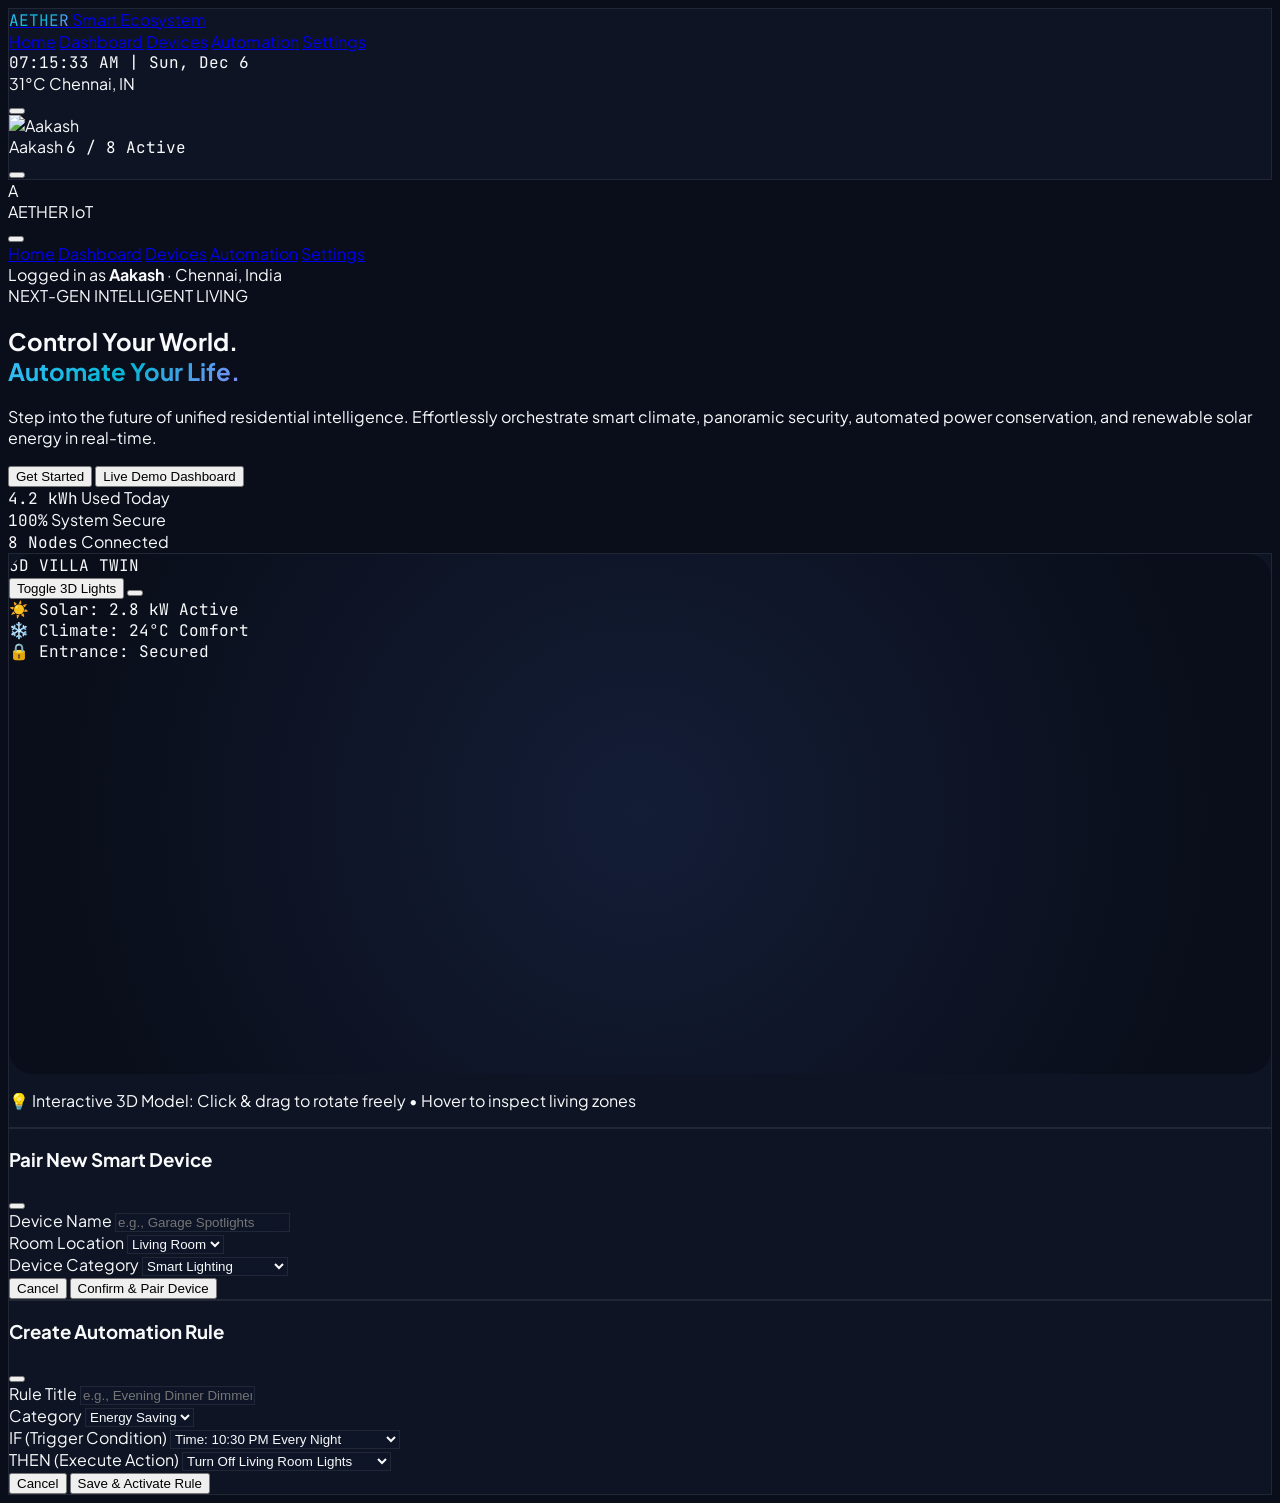
==== index.html @ a650cc5d "Initial commit: AETHER IoT Smart Home dashboard & 3D digital twin" ====
<!DOCTYPE html>
<html lang="en" class="dark">
<head>
  <meta charset="UTF-8">
  <meta name="viewport" content="width=device-width, initial-scale=1.0">
  <title>AETHER // Smart Home IoT Dashboard</title>
  
  <!-- Tailwind CSS -->
  <script src="https://cdn.tailwindcss.com"></script>
  <script>
    tailwind.config = {
      darkMode: 'class',
      theme: {
        extend: {
          colors: {
            cosmic: {
              900: '#0a0e1a',
              800: '#111827',
              700: '#1e293b'
            },
            neon: {
              cyan: '#06b6d4',
              blue: '#3b82f6',
              purple: '#8b5cf6'
            }
          }
        }
      }
    }
  </script>

  <!-- Lucide Icons -->
  <script src="https://unpkg.com/lucide@latest"></script>
  <!-- Three.js -->
  <script src="https://cdnjs.cloudflare.com/ajax/libs/three.js/r128/three.min.js"></script>
  <!-- Chart.js -->
  <script src="https://cdn.jsdelivr.net/npm/chart.js"></script>

  <!-- Custom Stylesheet -->
  <link rel="stylesheet" href="css/style.css">
</head>

<body class="min-h-screen text-slate-100 antialiased selection:bg-cyan-500 selection:text-black">

  <!-- Toast Notification Stack -->
  <div id="toast-container"></div>

  <!-- Top Navigation Bar -->
  <header class="sticky top-0 z-50 glass-panel border-b border-white/5 px-4 lg:px-8 py-3.5 flex items-center justify-between">
    <div class="flex items-center gap-8">
      <!-- Logo -->
      <a href="#" data-nav-target="landing" class="flex items-center gap-2.5 group">
        <div class="w-10 h-10 rounded-xl bg-gradient-to-tr from-cyan-500 to-blue-600 flex items-center justify-center shadow-lg shadow-cyan-500/25 group-hover:scale-105 transition-transform">
          <i data-lucide="zap" class="w-5 h-5 text-black stroke-[2.5]"></i>
        </div>
        <div>
          <span class="text-lg font-black tracking-wider font-mono text-gradient-cyan">AETHER</span>
          <span class="text-[10px] block font-semibold text-slate-400 tracking-widest uppercase -mt-1">Smart Ecosystem</span>
        </div>
      </a>

      <!-- Desktop Nav Links -->
      <nav class="hidden md:flex items-center gap-1.5">
        <a href="#" data-nav-target="landing" class="px-3.5 py-1.5 rounded-lg text-xs font-semibold text-cyan-400 bg-white/5 border border-cyan-500/40 transition-colors">Home</a>
        <a href="#" data-nav-target="dashboard" class="px-3.5 py-1.5 rounded-lg text-xs font-semibold text-slate-400 hover:text-white hover:bg-white/5 transition-colors">Dashboard</a>
        <a href="#" data-nav-target="devices" class="px-3.5 py-1.5 rounded-lg text-xs font-semibold text-slate-400 hover:text-white hover:bg-white/5 transition-colors">Devices</a>
        <a href="#" data-nav-target="automation" class="px-3.5 py-1.5 rounded-lg text-xs font-semibold text-slate-400 hover:text-white hover:bg-white/5 transition-colors">Automation</a>
        <a href="#" data-nav-target="settings" class="px-3.5 py-1.5 rounded-lg text-xs font-semibold text-slate-400 hover:text-white hover:bg-white/5 transition-colors">Settings</a>
      </nav>
    </div>

    <!-- Right Header Utilities -->
    <div class="flex items-center gap-3 md:gap-5">
      <!-- Real-time Clock Widget -->
      <div class="hidden sm:flex items-center gap-2 px-3 py-1.5 rounded-xl bg-black/25 border border-white/5 font-mono text-xs">
        <i data-lucide="clock" class="w-4 h-4 text-cyan-400"></i>
        <span id="realtime-clock" class="text-cyan-300 font-semibold">--:--:--</span>
        <span class="text-slate-500">|</span>
        <span id="realtime-date" class="text-slate-400">Today</span>
      </div>

      <!-- Live Weather Pill -->
      <div class="hidden lg:flex items-center gap-2 px-3 py-1.5 rounded-xl bg-black/25 border border-white/5 text-xs">
        <i data-lucide="cloud-sun" class="w-4 h-4 text-amber-400"></i>
        <span class="font-semibold text-slate-200">31°C</span>
        <span class="text-slate-400 font-medium">Chennai, IN</span>
      </div>

      <!-- Theme Switcher -->
      <button id="theme-toggle-btn" class="p-2 rounded-xl bg-white/5 hover:bg-white/10 text-slate-300 transition-colors" title="Toggle Theme">
        <i data-lucide="sun" class="w-5 h-5 text-amber-400"></i>
      </button>

      <!-- User Profile Dropdown Pill -->
      <div class="flex items-center gap-2.5 pl-2 border-l border-white/10">
        <img src="https://images.unsplash.com/photo-1534528741775-53994a69daeb?auto=format&fit=crop&w=150&q=80" 
             alt="Aakash" class="w-8 h-8 rounded-full border border-cyan-400/40 object-cover">
        <div class="hidden xl:block text-left">
          <span class="user-name-display text-xs font-bold block text-slate-200">Aakash</span>
          <span id="header-active-count" class="text-[10px] font-mono text-emerald-400 block font-semibold">6 / 8 Active</span>
        </div>
      </div>

      <!-- Mobile Hamburger Button -->
      <button id="mobile-menu-btn" class="md:hidden p-2 rounded-xl bg-white/5 text-slate-300">
        <i data-lucide="menu" class="w-5 h-5"></i>
      </button>
    </div>
  </header>

  <!-- Mobile Drawer Menu -->
  <div id="mobile-drawer" class="hidden fixed inset-0 z-50 bg-black/80 backdrop-blur-md flex flex-col justify-between p-6">
    <div>
      <div class="flex items-center justify-between pb-6 border-b border-white/10">
        <div class="flex items-center gap-2">
          <div class="w-8 h-8 rounded-lg bg-cyan-500 flex items-center justify-center text-black font-bold">A</div>
          <span class="font-bold text-base">AETHER IoT</span>
        </div>
        <button id="mobile-drawer-close" class="p-2 text-slate-400 hover:text-white">
          <i data-lucide="x" class="w-6 h-6"></i>
        </button>
      </div>

      <div class="mt-6 flex flex-col gap-2">
        <a href="#" data-nav-target="landing" class="px-4 py-3 rounded-xl font-semibold text-slate-200 hover:bg-white/10">Home</a>
        <a href="#" data-nav-target="dashboard" class="px-4 py-3 rounded-xl font-semibold text-slate-200 hover:bg-white/10">Dashboard</a>
        <a href="#" data-nav-target="devices" class="px-4 py-3 rounded-xl font-semibold text-slate-200 hover:bg-white/10">Devices</a>
        <a href="#" data-nav-target="automation" class="px-4 py-3 rounded-xl font-semibold text-slate-200 hover:bg-white/10">Automation</a>
        <a href="#" data-nav-target="settings" class="px-4 py-3 rounded-xl font-semibold text-slate-200 hover:bg-white/10">Settings</a>
      </div>
    </div>

    <div class="pt-6 border-t border-white/10 text-xs text-slate-400">
      Logged in as <strong class="user-name-display text-white">Aakash</strong> · Chennai, India
    </div>
  </div>

  <!-- MAIN VIEW CONTAINER -->
  <main class="relative z-10">

    <!-- ======================================================== -->
    <!-- 1. LANDING PAGE (HERO VIEW WITH 3D ANIMATED HOUSE) -->
    <!-- ======================================================== -->
    <section id="view-landing" class="app-view active min-h-[calc(100vh-68px)] flex flex-col justify-center px-4 lg:px-12 py-10 relative overflow-hidden">
      <!-- Background Ambient Glows -->
      <div class="absolute -top-40 -left-40 w-96 h-96 bg-cyan-500/15 rounded-full blur-3xl pointer-events-none"></div>
      <div class="absolute top-1/2 -right-40 w-96 h-96 bg-purple-500/15 rounded-full blur-3xl pointer-events-none"></div>

      <div class="max-w-7xl mx-auto w-full grid grid-cols-1 lg:grid-cols-12 gap-10 items-center">
        <!-- Left Hero Copy -->
        <div class="lg:col-span-6 space-y-6 text-left">
          <div class="inline-flex items-center gap-2 px-3.5 py-1.5 rounded-full bg-cyan-500/10 border border-cyan-500/30 text-cyan-400 text-xs font-semibold">
            <span class="w-2 h-2 rounded-full bg-cyan-400 animate-ping"></span>
            NEXT-GEN INTELLIGENT LIVING
          </div>

          <h1 class="text-4xl sm:text-5xl lg:text-6xl font-extrabold tracking-tight leading-[1.1]">
            Control Your World.<br>
            <span class="text-gradient-cyan">Automate Your Life.</span>
          </h1>

          <p class="text-slate-300 text-base sm:text-lg max-w-xl font-normal leading-relaxed">
            Step into the future of unified residential intelligence. Effortlessly orchestrate smart climate, panoramic security, automated power conservation, and renewable solar energy in real-time.
          </p>

          <!-- CTA Buttons -->
          <div class="flex flex-wrap items-center gap-4 pt-2">
            <button id="hero-cta-started" class="px-7 py-3.5 rounded-xl font-bold text-sm bg-gradient-to-r from-cyan-500 to-blue-600 text-black hover:opacity-95 shadow-lg shadow-cyan-500/25 flex items-center gap-2 transition-all hover:scale-[1.02]">
              <span>Get Started</span>
              <i data-lucide="arrow-right" class="w-4 h-4 stroke-[2.5]"></i>
            </button>

            <button id="hero-cta-demo" class="px-7 py-3.5 rounded-xl font-semibold text-sm bg-white/5 hover:bg-white/10 border border-white/10 text-slate-200 transition-all">
              Live Demo Dashboard
            </button>
          </div>

          <!-- Feature Metric Highlights -->
          <div class="grid grid-cols-3 gap-4 pt-6 border-t border-white/10 max-w-md">
            <div>
              <span class="text-2xl font-bold font-mono text-cyan-400 block">4.2 kWh</span>
              <span class="text-xs text-slate-400">Used Today</span>
            </div>
            <div>
              <span class="text-2xl font-bold font-mono text-emerald-400 block">100%</span>
              <span class="text-xs text-slate-400">System Secure</span>
            </div>
            <div>
              <span class="text-2xl font-bold font-mono text-purple-400 block">8 Nodes</span>
              <span class="text-xs text-slate-400">Connected</span>
            </div>
          </div>
        </div>

        <!-- Right: 3D Animated House Viewport -->
        <div class="lg:col-span-6 relative">
          <div class="glass-panel p-2 rounded-3xl relative">
            <!-- 3D Canvas Host -->
            <div id="three-canvas-container" class="cursor-grab active:cursor-grabbing">
              <!-- Overlay Top Bar inside 3D canvas -->
              <div class="absolute top-4 left-4 right-4 z-10 flex items-center justify-between pointer-events-none">
                <div class="flex items-center gap-2 px-3 py-1.5 rounded-xl bg-black/60 backdrop-blur-md border border-white/10 text-xs pointer-events-auto">
                  <span class="w-2 h-2 rounded-full bg-emerald-400 animate-pulse"></span>
                  <span class="font-mono text-slate-200 font-semibold">3D VILLA TWIN</span>
                </div>

                <div class="flex items-center gap-2 pointer-events-auto">
                  <button id="hero-toggle-lights" class="px-3 py-1.5 rounded-xl bg-black/60 backdrop-blur-md border border-white/10 text-xs font-semibold text-cyan-300 hover:bg-cyan-500/20 transition-colors">
                    Toggle 3D Lights
                  </button>
                  <button id="hero-reset-view" class="p-1.5 rounded-xl bg-black/60 backdrop-blur-md border border-white/10 text-slate-300 hover:text-white" title="Reset View">
                    <i data-lucide="rotate-ccw" class="w-4 h-4"></i>
                  </button>
                </div>
              </div>

              <!-- Interactive Floating Room Pills on 3D Canvas -->
              <div class="absolute bottom-4 left-4 right-4 z-10 flex flex-wrap gap-2 pointer-events-none">
                <div class="px-2.5 py-1 rounded-lg bg-black/70 backdrop-blur-md border border-cyan-500/30 text-[11px] text-cyan-300 font-mono">
                  ☀️ Solar: 2.8 kW Active
                </div>
                <div class="px-2.5 py-1 rounded-lg bg-black/70 backdrop-blur-md border border-purple-500/30 text-[11px] text-purple-300 font-mono">
                  ❄️ Climate: 24°C Comfort
                </div>
                <div class="px-2.5 py-1 rounded-lg bg-black/70 backdrop-blur-md border border-emerald-500/30 text-[11px] text-emerald-300 font-mono">
                  🔒 Entrance: Secured
                </div>
              </div>
            </div>

            <!-- Hint caption -->
            <p class="text-center text-xs text-slate-500 mt-2">
              💡 Interactive 3D Model: Click & drag to rotate freely • Hover to inspect living zones
            </p>
          </div>
        </div>
      </div>
    </section>


    <!-- ======================================================== -->
    <!-- 2. DASHBOARD PAGE -->
    <!-- ======================================================== -->
    <section id="view-dashboard" class="app-view px-4 lg:px-8 py-8 max-w-7xl mx-auto">
      
      <!-- Top Banner Bar: Greetings & Quick Stats -->
      <div class="flex flex-col md:flex-row md:items-center justify-between gap-4 mb-8 pb-6 border-b border-white/5">
        <div>
          <h2 class="text-2xl lg:text-3xl font-bold text-slate-100">
            Welcome back, <span class="user-name-display text-gradient-cyan">Aakash</span> 👋
          </h2>
          <p class="text-xs sm:text-sm text-slate-400 mt-1">
            System status is <strong class="text-emerald-400 font-semibold">Secure</strong> · All 8 sensors operating nominally in Chennai, India.
          </p>
        </div>

        <!-- Quick Telemetry Badges -->
        <div class="flex flex-wrap items-center gap-3">
          <div class="glass-panel px-4 py-2 rounded-xl flex items-center gap-3 text-xs">
            <div class="w-8 h-8 rounded-lg bg-cyan-500/20 text-cyan-400 flex items-center justify-center">
              <i data-lucide="activity" class="w-4 h-4"></i>
            </div>
            <div>
              <span class="text-slate-400 block text-[11px]">Live Power</span>
              <strong id="metric-live-power" class="font-mono text-cyan-300 text-sm font-bold">1.28 kW</strong>
            </div>
          </div>

          <div class="glass-panel px-4 py-2 rounded-xl flex items-center gap-3 text-xs">
            <div class="w-8 h-8 rounded-lg bg-emerald-500/20 text-emerald-400 flex items-center justify-center">
              <i data-lucide="shield-check" class="w-4 h-4"></i>
            </div>
            <div>
              <span class="text-slate-400 block text-[11px]">Security</span>
              <strong class="text-emerald-400 font-semibold text-sm">Protected</strong>
            </div>
          </div>

          <div class="glass-panel px-4 py-2 rounded-xl flex items-center gap-3 text-xs">
            <div class="w-8 h-8 rounded-lg bg-amber-500/20 text-amber-400 flex items-center justify-center">
              <i data-lucide="sun" class="w-4 h-4"></i>
            </div>
            <div>
              <span class="text-slate-400 block text-[11px]">Solar Harvest</span>
              <strong class="font-mono text-amber-300 text-sm font-bold">3.1 kWh</strong>
            </div>
          </div>
        </div>
      </div>

      <!-- Dashboard Layout: Left Sidebar Rooms + Right Content -->
      <div class="grid grid-cols-1 lg:grid-cols-12 gap-8">
        
        <!-- Left Room Navigation Sidebar -->
        <aside class="lg:col-span-3 space-y-6">
          <div class="glass-card p-5 rounded-2xl">
            <h3 class="text-xs font-bold uppercase tracking-wider text-slate-400 mb-3 flex items-center gap-2">
              <i data-lucide="map-pin" class="w-4 h-4 text-cyan-400"></i>
              Room Navigation
            </h3>
            
            <div class="space-y-1.5">
              <button data-room-filter="All" class="w-full text-left px-3.5 py-2.5 rounded-xl text-xs font-bold bg-cyan-500/20 text-cyan-400 border border-cyan-500/40 flex items-center justify-between transition-all">
                <span>All Rooms</span>
                <span class="font-mono text-[10px] opacity-75">8 devices</span>
              </button>
              <button data-room-filter="Living Room" class="w-full text-left px-3.5 py-2.5 rounded-xl text-xs font-semibold text-slate-400 hover:text-white hover:bg-white/5 flex items-center justify-between transition-all">
                <span>Living Room</span>
                <span class="font-mono text-[10px] opacity-75">3 devices</span>
              </button>
              <button data-room-filter="Bedroom" class="w-full text-left px-3.5 py-2.5 rounded-xl text-xs font-semibold text-slate-400 hover:text-white hover:bg-white/5 flex items-center justify-between transition-all">
                <span>Bedroom</span>
                <span class="font-mono text-[10px] opacity-75">2 devices</span>
              </button>
              <button data-room-filter="Kitchen" class="w-full text-left px-3.5 py-2.5 rounded-xl text-xs font-semibold text-slate-400 hover:text-white hover:bg-white/5 flex items-center justify-between transition-all">
                <span>Kitchen</span>
                <span class="font-mono text-[10px] opacity-75">2 devices</span>
              </button>
              <button data-room-filter="Garage" class="w-full text-left px-3.5 py-2.5 rounded-xl text-xs font-semibold text-slate-400 hover:text-white hover:bg-white/5 flex items-center justify-between transition-all">
                <span>Garage / Exterior</span>
                <span class="font-mono text-[10px] opacity-75">1 device</span>
              </button>
            </div>
          </div>

          <!-- Environmental Weather Widget -->
          <div class="glass-card p-5 rounded-2xl relative overflow-hidden">
            <div class="flex items-center justify-between mb-4">
              <span class="text-xs font-bold uppercase tracking-wider text-slate-400">Local Weather</span>
              <span class="text-xs font-medium text-cyan-400">Live API</span>
            </div>

            <div class="flex items-center gap-4">
              <div class="w-14 h-14 rounded-2xl bg-amber-500/20 flex items-center justify-center text-amber-400">
                <i data-lucide="sun" class="w-8 h-8"></i>
              </div>
              <div>
                <span class="text-3xl font-extrabold font-mono text-slate-100">31°C</span>
                <p class="text-xs text-slate-400">Partly Cloudy · Chennai</p>
              </div>
            </div>

            <div class="grid grid-cols-2 gap-2 mt-4 pt-4 border-t border-white/5 text-xs">
              <div class="bg-black/30 p-2.5 rounded-xl">
                <span class="text-slate-400 block text-[10px]">Humidity</span>
                <strong class="font-mono text-cyan-300">68%</strong>
              </div>
              <div class="bg-black/30 p-2.5 rounded-xl">
                <span class="text-slate-400 block text-[10px]">Air Quality</span>
                <strong class="font-mono text-emerald-400">42 AQI (Good)</strong>
              </div>
            </div>
          </div>
        </aside>

        <!-- Right Main Dashboard Content -->
        <div class="lg:col-span-9 space-y-8">
          
          <!-- FEATURED SMART CARDS: Lights, Thermostat, Camera, Lock, Fan -->
          <div class="grid grid-cols-1 md:grid-cols-2 xl:grid-cols-3 gap-6">

            <!-- 1. LIGHTING CARD -->
            <div class="glass-card p-6 rounded-2xl flex flex-col justify-between">
              <div>
                <div class="flex items-center justify-between mb-4">
                  <div class="w-12 h-12 rounded-xl bg-amber-500/20 text-amber-400 flex items-center justify-center">
                    <i data-lucide="lightbulb" class="w-6 h-6"></i>
                  </div>
                  <label class="relative inline-flex items-center cursor-pointer">
                    <input type="checkbox" id="ctrl-light-toggle" class="sr-only switch-input" checked>
                    <div class="switch-track w-11 h-6 bg-slate-700 rounded-full transition-colors flex items-center p-0.5">
                      <div class="switch-thumb w-5 h-5 bg-white rounded-full transition-transform"></div>
                    </div>
                  </label>
                </div>

                <h4 class="font-bold text-lg text-slate-100">Living Room Lights</h4>
                <p class="text-xs text-slate-400 mt-0.5">Warm Ambience · Dimmable LED</p>
              </div>

              <div class="mt-6 pt-4 border-t border-white/5">
                <div class="flex items-center justify-between text-xs mb-2">
                  <span class="text-slate-400">Brightness Level</span>
                  <span id="ctrl-light-val" class="font-mono font-bold text-cyan-400">80%</span>
                </div>
                <input type="range" id="ctrl-light-brightness" min="0" max="100" value="80">
              </div>
            </div>

            <!-- 2. THERMOSTAT CLIMATE CARD -->
            <div class="glass-card p-6 rounded-2xl flex flex-col items-center justify-between text-center">
              <div class="w-full flex items-center justify-between mb-2">
                <div class="flex items-center gap-2">
                  <i data-lucide="thermometer" class="w-5 h-5 text-cyan-400"></i>
                  <span class="font-bold text-sm text-slate-200">Climate Control</span>
                </div>
                <span class="px-2.5 py-0.5 rounded-full text-[10px] font-bold bg-cyan-500/20 text-cyan-400 uppercase">COOLING</span>
              </div>

              <!-- Radial Dial SVG Display -->
              <div class="thermostat-dial my-2 flex items-center justify-center">
                <svg class="thermostat-svg" width="160" height="160" viewBox="0 0 160 160">
                  <circle class="thermostat-track" cx="80" cy="80" r="70" />
                  <circle id="thermostat-dial-circle" class="thermostat-progress" cx="80" cy="80" r="70" 
                          stroke-dasharray="440" stroke-dashoffset="170" />
                </svg>
                <div class="absolute inset-0 flex flex-col items-center justify-center">
                  <span id="ctrl-temp-display" class="text-3xl font-extrabold font-mono text-slate-100 tracking-tight">22°C</span>
                  <span class="text-[11px] text-slate-400">Ambient 24°C</span>
                </div>
              </div>

              <!-- Adjustment Buttons & Modes -->
              <div class="w-full space-y-3">
                <div class="flex items-center justify-center gap-4">
                  <button id="ctrl-temp-minus" class="w-9 h-9 rounded-xl bg-white/5 hover:bg-white/10 text-cyan-400 font-bold text-lg flex items-center justify-center transition-colors">
                    -
                  </button>
                  <span class="text-xs text-slate-400 uppercase font-semibold tracking-wider">Adjust Temp</span>
                  <button id="ctrl-temp-plus" class="w-9 h-9 rounded-xl bg-white/5 hover:bg-white/10 text-cyan-400 font-bold text-lg flex items-center justify-center transition-colors">
                    +
                  </button>
                </div>

                <div class="grid grid-cols-3 gap-1.5 p-1 rounded-xl bg-black/30 text-xs">
                  <button data-thermo-mode="cool" class="py-1.5 rounded-lg font-bold bg-cyan-500 text-black">Cool</button>
                  <button data-thermo-mode="heat" class="py-1.5 rounded-lg text-slate-400 hover:text-white">Heat</button>
                  <button data-thermo-mode="eco" class="py-1.5 rounded-lg text-slate-400 hover:text-white">Eco</button>
                </div>
              </div>
            </div>

            <!-- 3. SMART DOOR LOCK -->
            <div class="glass-card p-6 rounded-2xl flex flex-col justify-between">
              <div>
                <div class="flex items-center justify-between mb-4">
                  <div id="ctrl-lock-icon" class="w-12 h-12 rounded-xl bg-emerald-500/20 text-emerald-400 flex items-center justify-center">
                    <i data-lucide="lock" class="w-6 h-6"></i>
                  </div>
                  <span id="ctrl-lock-status" class="px-3 py-1 rounded-full text-xs font-semibold bg-emerald-500/20 text-emerald-400 border border-emerald-500/30">
                    LOCKED
                  </span>
                </div>

                <h4 class="font-bold text-lg text-slate-100">Front Entrance</h4>
                <p class="text-xs text-slate-400 mt-0.5">Biometric Deadbolt · Battery 94%</p>
              </div>

              <div class="mt-6 pt-4 border-t border-white/5 space-y-3">
                <button id="ctrl-lock-btn" class="w-full py-2.5 rounded-xl font-semibold text-sm transition-all bg-rose-500/20 text-rose-300 border border-rose-500/30 hover:bg-rose-500/30">
                  Unlock Entrance
                </button>
                <div class="flex items-center justify-between text-[11px] text-slate-400">
                  <span>Auto-Relock Timer</span>
                  <span class="font-mono text-emerald-400">Active (30s)</span>
                </div>
              </div>
            </div>

            <!-- 4. CEILING FAN SPEED SELECTOR -->
            <div id="ctrl-fan-card" class="glass-card p-6 rounded-2xl flex flex-col justify-between fan-speed-medium">
              <div>
                <div class="flex items-center justify-between mb-4">
                  <div class="w-12 h-12 rounded-xl bg-purple-500/20 text-purple-400 flex items-center justify-center">
                    <!-- Rotating Fan Icon -->
                    <svg class="w-7 h-7 fan-spinner text-cyan-400" viewBox="0 0 24 24" fill="none" stroke="currentColor" stroke-width="2">
                      <circle cx="12" cy="12" r="3" fill="currentColor"/>
                      <path d="M12 9V3c2.5 0 4.5 2 4.5 4.5S14.5 9 12 9z"/>
                      <path d="M15 12h6c0 2.5-2 4.5-4.5 4.5S15 14.5 15 12z"/>
                      <path d="M12 15v6c-2.5 0-4.5-2-4.5-4.5S9.5 15 12 15z"/>
                      <path d="M9 12H3c0-2.5 2-4.5 4.5-4.5S9 9.5 9 12z"/>
                    </svg>
                  </div>
                  <span class="px-2.5 py-1 rounded-full text-xs font-semibold bg-purple-500/10 text-purple-400 border border-purple-500/20">
                    AeroFlow V2
                  </span>
                </div>

                <h4 class="font-bold text-lg text-slate-100">Bedroom Ceiling Fan</h4>
                <p class="text-xs text-slate-400 mt-0.5">Ultra-quiet Inverter Motor</p>
              </div>

              <div class="mt-6 pt-4 border-t border-white/5">
                <span class="text-xs text-slate-400 block mb-2">Speed Level</span>
                <div class="grid grid-cols-4 gap-1.5 p-1 rounded-xl bg-black/30 text-xs">
                  <button data-fan-speed="off" class="py-1.5 rounded-lg text-slate-400 hover:text-white">Off</button>
                  <button data-fan-speed="low" class="py-1.5 rounded-lg text-slate-400 hover:text-white">Low</button>
                  <button data-fan-speed="medium" class="py-1.5 rounded-lg font-bold bg-cyan-500 text-black">Med</button>
                  <button data-fan-speed="high" class="py-1.5 rounded-lg text-slate-400 hover:text-white">High</button>
                </div>
              </div>
            </div>

            <!-- 5. SECURITY CAMERA LIVE FEED -->
            <div class="glass-card p-6 rounded-2xl flex flex-col justify-between md:col-span-2 xl:col-span-2">
              <div class="flex items-center justify-between mb-3">
                <div class="flex items-center gap-2">
                  <span class="w-2.5 h-2.5 rounded-full bg-rose-500 rec-pulse"></span>
                  <span class="text-xs font-bold font-mono text-rose-400 tracking-wider">LIVE HD STREAM</span>
                  <span class="text-xs text-slate-400">· Backyard & Patio</span>
                </div>
                <button id="cam-snapshot-btn" class="px-3 py-1 rounded-lg text-xs font-semibold bg-white/5 hover:bg-white/10 text-slate-300 flex items-center gap-1.5 transition-colors">
                  <i data-lucide="camera" class="w-3.5 h-3.5"></i>
                  <span>Snapshot</span>
                </button>
              </div>

              <!-- Camera Viewport with Canvas Noise, Scanlines, and Flash effect -->
              <div class="cam-viewport w-full h-44 rounded-xl border border-white/10">
                <canvas id="cam-canvas" width="600" height="200" class="w-full h-full object-cover"></canvas>
                <div class="cam-scanlines"></div>
                <div class="cam-sweep"></div>
                <div id="cam-flash" class="absolute inset-0 bg-white opacity-0 pointer-events-none transition-opacity duration-100 z-10"></div>
                
                <!-- Bottom Live Stream Overlay Tag -->
                <div class="absolute bottom-2 right-2 z-10 px-2 py-0.5 rounded bg-black/60 font-mono text-[10px] text-emerald-400">
                  60 FPS · 4K HDR ENCRYPTED
                </div>
              </div>

              <div class="mt-4 pt-3 border-t border-white/5 flex items-center justify-between text-xs text-slate-400">
                <span>Motion Detection: <strong class="text-emerald-400 font-semibold">Active (No Intrusion)</strong></span>
                <span>Signal Quality: <strong class="text-cyan-400 font-mono">98% (Mesh 5GHz)</strong></span>
              </div>
            </div>

          </div>

          <!-- ALL ROOM DEVICES GRID -->
          <div>
            <div class="flex items-center justify-between mb-4">
              <h3 class="font-bold text-lg text-slate-100 flex items-center gap-2">
                <i data-lucide="cpu" class="w-5 h-5 text-cyan-400"></i>
                Connected Devices Grid
              </h3>
              <a href="#" data-nav-target="devices" class="text-xs font-semibold text-cyan-400 hover:underline">
                View All Devices &rarr;
              </a>
            </div>

            <!-- Dynamic Device Grid Render Target -->
            <div id="dashboard-device-grid" class="grid grid-cols-1 md:grid-cols-2 xl:grid-cols-3 gap-6">
              <!-- Loaded via app.js -->
            </div>
          </div>

          <!-- ENERGY CONSUMPTION MONITOR FULL CHART -->
          <div class="glass-card p-6 rounded-2xl">
            <div class="flex flex-col sm:flex-row sm:items-center justify-between gap-4 mb-6">
              <div>
                <h3 class="font-bold text-lg text-slate-100 flex items-center gap-2">
                  <i data-lucide="zap" class="w-5 h-5 text-cyan-400"></i>
                  Real-Time Energy Consumption
                </h3>
                <p class="text-xs text-slate-400 mt-0.5">Tracking instantaneous load vs historical baseline</p>
              </div>

              <!-- Timeframe Selector -->
              <div class="flex items-center gap-2">
                <button id="chart-btn-daily" class="px-3 py-1 rounded-lg text-xs font-semibold bg-cyan-500 text-black">Daily (24h)</button>
                <button id="chart-btn-weekly" class="px-3 py-1 rounded-lg text-xs font-semibold bg-white/5 text-slate-400 hover:text-white">Weekly</button>
              </div>
            </div>

            <div class="h-64 w-full">
              <canvas id="energy-chart-canvas"></canvas>
            </div>

            <!-- Category Breakdown Footnotes -->
            <div class="grid grid-cols-2 sm:grid-cols-4 gap-4 mt-6 pt-4 border-t border-white/5 text-xs text-slate-300">
              <div class="flex items-center gap-2">
                <span class="w-2.5 h-2.5 rounded-full bg-cyan-400"></span>
                <span>HVAC & AC: <strong>45%</strong></span>
              </div>
              <div class="flex items-center gap-2">
                <span class="w-2.5 h-2.5 rounded-full bg-blue-500"></span>
                <span>Smart Lighting: <strong>20%</strong></span>
              </div>
              <div class="flex items-center gap-2">
                <span class="w-2.5 h-2.5 rounded-full bg-purple-500"></span>
                <span>Appliances: <strong>22%</strong></span>
              </div>
              <div class="flex items-center gap-2">
                <span class="w-2.5 h-2.5 rounded-full bg-slate-500"></span>
                <span>Standby: <strong>13%</strong></span>
              </div>
            </div>
          </div>

        </div>
      </div>
    </section>


    <!-- ======================================================== -->
    <!-- 3. DEVICES MANAGEMENT PAGE -->
    <!-- ======================================================== -->
    <section id="view-devices" class="app-view px-4 lg:px-8 py-8 max-w-7xl mx-auto">
      <div class="flex flex-col md:flex-row md:items-center justify-between gap-4 mb-8 pb-6 border-b border-white/5">
        <div>
          <h2 class="text-2xl lg:text-3xl font-bold text-slate-100">Smart Device Manager</h2>
          <p class="text-xs sm:text-sm text-slate-400 mt-1">Configure and monitor hardware nodes across your home mesh.</p>
        </div>

        <button id="open-add-device-modal" class="px-5 py-2.5 rounded-xl font-bold text-xs bg-gradient-to-r from-cyan-500 to-blue-600 text-black flex items-center gap-2 shadow-lg shadow-cyan-500/20 hover:opacity-95">
          <i data-lucide="plus" class="w-4 h-4 stroke-[3]"></i>
          <span>Add New Device</span>
        </button>
      </div>

      <!-- Filters & Search Bar -->
      <div class="flex flex-col md:flex-row items-center justify-between gap-4 mb-8">
        <!-- Search Input -->
        <div class="relative w-full md:w-80">
          <i data-lucide="search" class="w-4 h-4 text-slate-400 absolute left-3.5 top-1/2 -translate-y-1/2"></i>
          <input type="text" id="device-search-input" placeholder="Search devices by name or room..." 
                 class="glass-input w-full pl-10 pr-4 py-2.5 rounded-xl text-xs">
        </div>

        <!-- Filter Pills -->
        <div class="flex flex-wrap items-center gap-2 w-full md:w-auto">
          <button data-device-filter-pill="All" class="px-3 py-1.5 rounded-lg text-xs font-semibold bg-cyan-500/20 text-cyan-400 border border-cyan-500/40">All</button>
          <button data-device-filter-pill="Living Room" class="px-3 py-1.5 rounded-lg text-xs font-semibold text-slate-400 hover:text-white bg-white/5">Living Room</button>
          <button data-device-filter-pill="Bedroom" class="px-3 py-1.5 rounded-lg text-xs font-semibold text-slate-400 hover:text-white bg-white/5">Bedroom</button>
          <button data-device-filter-pill="Kitchen" class="px-3 py-1.5 rounded-lg text-xs font-semibold text-slate-400 hover:text-white bg-white/5">Kitchen</button>
          <button data-device-filter-pill="Online" class="px-3 py-1.5 rounded-lg text-xs font-semibold text-slate-400 hover:text-white bg-white/5">Online</button>
          <button data-device-filter-pill="Offline" class="px-3 py-1.5 rounded-lg text-xs font-semibold text-slate-400 hover:text-white bg-white/5">Offline</button>
        </div>
      </div>

      <!-- Devices Grid -->
      <div id="devices-page-grid" class="grid grid-cols-1 md:grid-cols-2 lg:grid-cols-3 xl:grid-cols-4 gap-6">
        <!-- Dynamically rendered -->
      </div>
    </section>


    <!-- ======================================================== -->
    <!-- 4. AUTOMATION & ROUTINES PAGE -->
    <!-- ======================================================== -->
    <section id="view-automation" class="app-view px-4 lg:px-8 py-8 max-w-7xl mx-auto">
      <div class="flex flex-col md:flex-row md:items-center justify-between gap-4 mb-8 pb-6 border-b border-white/5">
        <div>
          <h2 class="text-2xl lg:text-3xl font-bold text-slate-100">Intelligent Automations</h2>
          <p class="text-xs sm:text-sm text-slate-400 mt-1">Rule-based autonomous routines triggering actions upon sensor conditions.</p>
        </div>

        <button id="open-create-auto-modal" class="px-5 py-2.5 rounded-xl font-bold text-xs bg-gradient-to-r from-purple-500 to-blue-600 text-white flex items-center gap-2 shadow-lg shadow-purple-500/20 hover:opacity-95">
          <i data-lucide="sparkles" class="w-4 h-4"></i>
          <span>Create Automation</span>
        </button>
      </div>

      <!-- Automations Grid -->
      <div id="automations-page-grid" class="grid grid-cols-1 md:grid-cols-2 gap-6">
        <!-- Dynamically rendered -->
      </div>
    </section>


    <!-- ======================================================== -->
    <!-- 5. SETTINGS / PROFILE PAGE -->
    <!-- ======================================================== -->
    <section id="view-settings" class="app-view px-4 lg:px-8 py-8 max-w-5xl mx-auto">
      <div class="mb-8 pb-6 border-b border-white/5">
        <h2 class="text-2xl lg:text-3xl font-bold text-slate-100">System & Profile Settings</h2>
        <p class="text-xs sm:text-sm text-slate-400 mt-1">Manage personal credentials, notification alerts, and connectivity mesh.</p>
      </div>

      <div class="space-y-8">
        
        <!-- User Profile Card -->
        <div class="glass-card p-6 rounded-2xl">
          <h3 class="font-bold text-base text-slate-100 mb-4 flex items-center gap-2">
            <i data-lucide="user" class="w-5 h-5 text-cyan-400"></i>
            User Profile
          </h3>

          <div class="flex flex-col sm:flex-row items-center gap-6 mb-6">
            <img src="https://images.unsplash.com/photo-1534528741775-53994a69daeb?auto=format&fit=crop&w=250&q=80" 
                 alt="Aakash" class="w-20 h-20 rounded-2xl border-2 border-cyan-400/40 object-cover shadow-lg shadow-cyan-500/20">
            <div>
              <h4 class="user-name-display text-xl font-bold text-slate-100">Aakash</h4>
              <p class="text-xs text-slate-400">Primary Resident · Super Administrator</p>
              <p class="text-xs text-cyan-400 font-mono mt-1">Location: <span class="user-location-display">Chennai, India</span></p>
            </div>
          </div>

          <div class="grid grid-cols-1 sm:grid-cols-2 gap-4">
            <div>
              <label class="block text-xs font-semibold text-slate-300 mb-1.5">Full Name</label>
              <input type="text" id="profile-name-input" value="Aakash" class="glass-input w-full px-3.5 py-2.5 rounded-xl text-xs">
            </div>
            <div>
              <label class="block text-xs font-semibold text-slate-300 mb-1.5">Email Address</label>
              <input type="email" id="profile-email-input" value="aakash.iot@smarthome.dev" class="glass-input w-full px-3.5 py-2.5 rounded-xl text-xs">
            </div>
          </div>

          <div class="mt-5 text-right">
            <button id="save-profile-btn" class="px-5 py-2 rounded-xl text-xs font-bold bg-cyan-500 text-black hover:bg-cyan-400 transition-colors">
              Save Profile Changes
            </button>
          </div>
        </div>

        <!-- Notification Preferences -->
        <div class="glass-card p-6 rounded-2xl">
          <h3 class="font-bold text-base text-slate-100 mb-4 flex items-center gap-2">
            <i data-lucide="bell" class="w-5 h-5 text-purple-400"></i>
            Notification Preferences
          </h3>

          <div class="space-y-4">
            <div class="flex items-center justify-between pb-3 border-b border-white/5">
              <div>
                <h5 class="text-sm font-semibold text-slate-200">Push Notifications</h5>
                <p class="text-xs text-slate-400">Instant device state change alerts on your mobile device</p>
              </div>
              <label class="relative inline-flex items-center cursor-pointer">
                <input type="checkbox" class="sr-only switch-input" checked>
                <div class="switch-track w-11 h-6 bg-slate-700 rounded-full transition-colors flex items-center p-0.5">
                  <div class="switch-thumb w-5 h-5 bg-white rounded-full transition-transform"></div>
                </div>
              </label>
            </div>

            <div class="flex items-center justify-between pb-3 border-b border-white/5">
              <div>
                <h5 class="text-sm font-semibold text-slate-200">Security Intrusion Priority Alerts</h5>
                <p class="text-xs text-slate-400">Critical alarm if locks are breached or unauthorized camera movement detected</p>
              </div>
              <label class="relative inline-flex items-center cursor-pointer">
                <input type="checkbox" class="sr-only switch-input" checked>
                <div class="switch-track w-11 h-6 bg-slate-700 rounded-full transition-colors flex items-center p-0.5">
                  <div class="switch-thumb w-5 h-5 bg-white rounded-full transition-transform"></div>
                </div>
              </label>
            </div>

            <div class="flex items-center justify-between">
              <div>
                <h5 class="text-sm font-semibold text-slate-200">Weekly Energy Optimization Digest</h5>
                <p class="text-xs text-slate-400">Receive automated power conservation recommendations via email</p>
              </div>
              <label class="relative inline-flex items-center cursor-pointer">
                <input type="checkbox" class="sr-only switch-input" checked>
                <div class="switch-track w-11 h-6 bg-slate-700 rounded-full transition-colors flex items-center p-0.5">
                  <div class="switch-thumb w-5 h-5 bg-white rounded-full transition-transform"></div>
                </div>
              </label>
            </div>
          </div>
        </div>

        <!-- Hardware & Mesh Diagnostics -->
        <div class="glass-card p-6 rounded-2xl">
          <h3 class="font-bold text-base text-slate-100 mb-4 flex items-center gap-2">
            <i data-lucide="radio" class="w-5 h-5 text-emerald-400"></i>
            IoT Gateway & Mesh Network
          </h3>

          <div class="grid grid-cols-1 sm:grid-cols-3 gap-4 mb-6">
            <div class="bg-black/30 p-3.5 rounded-xl border border-white/5">
              <span class="text-slate-400 block text-[11px]">Mesh Protocol</span>
              <strong class="text-cyan-400 font-mono text-xs">Matter & Zigbee 3.0</strong>
            </div>
            <div class="bg-black/30 p-3.5 rounded-xl border border-white/5">
              <span class="text-slate-400 block text-[11px]">Firmware Version</span>
              <strong class="text-slate-200 font-mono text-xs">v4.2.1-PROD-ENC</strong>
            </div>
            <div class="bg-black/30 p-3.5 rounded-xl border border-white/5">
              <span class="text-slate-400 block text-[11px]">Connected Nodes</span>
              <strong class="text-emerald-400 font-mono text-xs">8 Hardware Units</strong>
            </div>
          </div>

          <div class="flex justify-between items-center pt-4 border-t border-white/5">
            <span class="text-xs text-slate-400">Need to reset demo state or wipe cache?</span>
            <button id="reset-demo-btn" class="px-4 py-2 rounded-xl text-xs font-semibold bg-rose-500/20 text-rose-300 border border-rose-500/30 hover:bg-rose-500/30 transition-colors">
              Reset Demo Data
            </button>
          </div>
        </div>

      </div>
    </section>

  </main>


  <!-- ======================================================== -->
  <!-- MODAL: ADD NEW DEVICE -->
  <!-- ======================================================== -->
  <div id="add-device-modal" class="hidden fixed inset-0 z-50 bg-black/80 backdrop-blur-sm flex items-center justify-center p-4">
    <div class="glass-panel w-full max-w-md p-6 rounded-3xl border border-white/10 shadow-2xl">
      <div class="flex items-center justify-between pb-4 border-b border-white/10 mb-5">
        <h3 class="font-bold text-lg text-slate-100 flex items-center gap-2">
          <i data-lucide="plus-circle" class="w-5 h-5 text-cyan-400"></i>
          Pair New Smart Device
        </h3>
        <button id="close-add-device-modal" class="p-1 rounded-lg text-slate-400 hover:text-white">
          <i data-lucide="x" class="w-5 h-5"></i>
        </button>
      </div>

      <form id="add-device-form" class="space-y-4">
        <div>
          <label class="block text-xs font-semibold text-slate-300 mb-1.5">Device Name</label>
          <input type="text" id="new-device-name" placeholder="e.g., Garage Spotlights" required 
                 class="glass-input w-full px-3.5 py-2.5 rounded-xl text-xs">
        </div>

        <div>
          <label class="block text-xs font-semibold text-slate-300 mb-1.5">Room Location</label>
          <select id="new-device-room" class="glass-input w-full px-3.5 py-2.5 rounded-xl text-xs">
            <option value="Living Room">Living Room</option>
            <option value="Bedroom">Bedroom</option>
            <option value="Kitchen">Kitchen</option>
            <option value="Garage">Garage</option>
          </select>
        </div>

        <div>
          <label class="block text-xs font-semibold text-slate-300 mb-1.5">Device Category</label>
          <select id="new-device-type" class="glass-input w-full px-3.5 py-2.5 rounded-xl text-xs">
            <option value="light">Smart Lighting</option>
            <option value="thermostat">Climate / Thermostat</option>
            <option value="lock">Security Smart Lock</option>
            <option value="fan">Ceiling Fan</option>
            <option value="camera">Surveillance Camera</option>
            <option value="appliance">Smart Appliance</option>
          </select>
        </div>

        <div class="pt-4 border-t border-white/10 flex items-center justify-end gap-3">
          <button type="button" onclick="document.getElementById('add-device-modal').classList.add('hidden')" 
                  class="px-4 py-2 rounded-xl text-xs font-semibold text-slate-400 hover:text-white">
            Cancel
          </button>
          <button type="submit" class="px-5 py-2 rounded-xl text-xs font-bold bg-gradient-to-r from-cyan-500 to-blue-600 text-black">
            Confirm & Pair Device
          </button>
        </div>
      </form>
    </div>
  </div>


  <!-- ======================================================== -->
  <!-- MODAL: CREATE AUTOMATION RULE -->
  <!-- ======================================================== -->
  <div id="create-auto-modal" class="hidden fixed inset-0 z-50 bg-black/80 backdrop-blur-sm flex items-center justify-center p-4">
    <div class="glass-panel w-full max-w-lg p-6 rounded-3xl border border-white/10 shadow-2xl">
      <div class="flex items-center justify-between pb-4 border-b border-white/10 mb-5">
        <h3 class="font-bold text-lg text-slate-100 flex items-center gap-2">
          <i data-lucide="sparkles" class="w-5 h-5 text-purple-400"></i>
          Create Automation Rule
        </h3>
        <button id="close-create-auto-modal" class="p-1 rounded-lg text-slate-400 hover:text-white">
          <i data-lucide="x" class="w-5 h-5"></i>
        </button>
      </div>

      <form id="create-auto-form" class="space-y-4">
        <div>
          <label class="block text-xs font-semibold text-slate-300 mb-1.5">Rule Title</label>
          <input type="text" id="rule-title" placeholder="e.g., Evening Dinner Dimmer" required 
                 class="glass-input w-full px-3.5 py-2.5 rounded-xl text-xs">
        </div>

        <div>
          <label class="block text-xs font-semibold text-slate-300 mb-1.5">Category</label>
          <select id="rule-category" class="glass-input w-full px-3.5 py-2.5 rounded-xl text-xs">
            <option value="Energy Saving">Energy Saving</option>
            <option value="Comfort">Comfort</option>
            <option value="Security">Security</option>
            <option value="Climate">Climate</option>
          </select>
        </div>

        <!-- Rule Builder Box (IF -> THEN) -->
        <div class="p-4 rounded-2xl bg-black/30 border border-white/10 space-y-3">
          <div>
            <span class="text-[10px] font-bold uppercase tracking-wider text-cyan-400 block mb-1">IF (Trigger Condition)</span>
            <select id="rule-trigger" class="glass-input w-full px-3.5 py-2 rounded-xl text-xs">
              <option value="Time: 10:30 PM Every Night">Time: 10:30 PM Every Night</option>
              <option value="Time: 07:00 AM Weekdays">Time: 07:00 AM Weekdays</option>
              <option value="Sensor: Room Temp > 25°C">Sensor: Room Temp > 25°C</option>
              <option value="Geofence: Arriving Home (< 200m)">Geofence: Arriving Home (&lt; 200m)</option>
              <option value="Security: Motion Detected in Yard">Security: Motion Detected in Yard</option>
            </select>
          </div>

          <div>
            <span class="text-[10px] font-bold uppercase tracking-wider text-purple-400 block mb-1">THEN (Execute Action)</span>
            <select id="rule-action" class="glass-input w-full px-3.5 py-2 rounded-xl text-xs">
              <option value="Turn Off Living Room Lights">Turn Off Living Room Lights</option>
              <option value="Set Thermostat to 22°C Eco">Set Thermostat to 22°C Eco</option>
              <option value="Lock Front Entrance Door">Lock Front Entrance Door</option>
              <option value="Set Bedroom Fan to Low">Set Bedroom Fan to Low</option>
              <option value="Activate Security HD Recording">Activate Security HD Recording</option>
            </select>
          </div>
        </div>

        <div class="pt-4 border-t border-white/10 flex items-center justify-end gap-3">
          <button type="button" onclick="document.getElementById('create-auto-modal').classList.add('hidden')" 
                  class="px-4 py-2 rounded-xl text-xs font-semibold text-slate-400 hover:text-white">
            Cancel
          </button>
          <button type="submit" class="px-5 py-2 rounded-xl text-xs font-bold bg-gradient-to-r from-purple-500 to-blue-600 text-white">
            Save & Activate Rule
          </button>
        </div>
      </form>
    </div>
  </div>


  <!-- Application Scripts -->
  <script src="js/store.js"></script>
  <script src="js/three-house.js"></script>
  <script src="js/charts.js"></script>
  <script src="js/app.js"></script>
</body>
</html>
---- css/style.css ----
/* IoT Smart Home - Futuristic Cyberpunk & Modern Glassmorphism Theme */
@import url('https://fonts.googleapis.com/css2?family=Plus+Jakarta+Sans:wght@300;400;500;600;700;800&family=JetBrains+Mono:wght@400;500;700&display=swap');

:root {
  --bg-primary: #0a0e1a;
  --bg-secondary: #111827;
  --bg-card: rgba(17, 24, 39, 0.72);
  --bg-card-hover: rgba(30, 41, 59, 0.85);
  --border-glass: rgba(255, 255, 255, 0.08);
  --border-glass-glow: rgba(6, 182, 212, 0.4);
  --text-primary: #f8fafc;
  --text-secondary: #94a3b8;
  --text-muted: #64748b;
  --accent-blue: #3b82f6;
  --accent-cyan: #06b6d4;
  --accent-purple: #8b5cf6;
  --accent-emerald: #10b981;
  --accent-amber: #f59e0b;
  --accent-rose: #f43f5e;
}

.light-theme {
  --bg-primary: #f1f5f9;
  --bg-secondary: #ffffff;
  --bg-card: rgba(255, 255, 255, 0.88);
  --bg-card-hover: rgba(248, 250, 252, 0.98);
  --border-glass: rgba(0, 0, 0, 0.09);
  --border-glass-glow: rgba(6, 182, 212, 0.5);
  --text-primary: #0f172a;
  --text-secondary: #475569;
  --text-muted: #94a3b8;
}

body {
  font-family: 'Plus Jakarta Sans', -apple-system, BlinkMacSystemFont, sans-serif;
  background-color: var(--bg-primary);
  color: var(--text-primary);
  overflow-x: hidden;
  transition: background-color 0.3s ease, color 0.3s ease;
}

.font-mono {
  font-family: 'JetBrains Mono', monospace;
}

/* Glassmorphism */
.glass-panel {
  background: var(--bg-card);
  backdrop-filter: blur(16px);
  -webkit-backdrop-filter: blur(16px);
  border: 1px solid var(--border-glass);
}

.glass-card {
  background: var(--bg-card);
  backdrop-filter: blur(16px);
  -webkit-backdrop-filter: blur(16px);
  border: 1px solid var(--border-glass);
  box-shadow: 0 10px 30px -10px rgba(0, 0, 0, 0.5);
  transition: all 0.3s cubic-bezier(0.16, 1, 0.3, 1);
}

.glass-card:hover {
  border-color: rgba(6, 182, 212, 0.35);
  transform: translateY(-2px);
  box-shadow: 0 16px 36px -10px rgba(6, 182, 212, 0.2), 0 0 1px 1px rgba(6, 182, 212, 0.2);
}

.glass-input {
  background: rgba(15, 23, 42, 0.6);
  border: 1px solid var(--border-glass);
  backdrop-filter: blur(8px);
  color: var(--text-primary);
  transition: all 0.2s ease;
}

.light-theme .glass-input {
  background: rgba(241, 245, 249, 0.85);
}

.glass-input:focus {
  outline: none;
  border-color: var(--accent-cyan);
  box-shadow: 0 0 15px rgba(6, 182, 212, 0.3);
}

/* Glowing Neon Accents */
.glow-cyan {
  box-shadow: 0 0 20px rgba(6, 182, 212, 0.45);
}
.glow-blue {
  box-shadow: 0 0 20px rgba(59, 130, 246, 0.45);
}
.glow-purple {
  box-shadow: 0 0 20px rgba(139, 92, 246, 0.45);
}
.glow-emerald {
  box-shadow: 0 0 20px rgba(16, 185, 129, 0.45);
}

.text-gradient-cyan {
  background: linear-gradient(135deg, #38bdf8 0%, #06b6d4 50%, #818cf8 100%);
  -webkit-background-clip: text;
  -webkit-text-fill-color: transparent;
}

.text-gradient-purple {
  background: linear-gradient(135deg, #a855f7 0%, #6366f1 100%);
  -webkit-background-clip: text;
  -webkit-text-fill-color: transparent;
}

/* Fan Blade Animation */
@keyframes spin {
  from { transform: rotate(0deg); }
  to { transform: rotate(360deg); }
}

.fan-spinner {
  transform-origin: center center;
  transition: transform 0.3s ease;
}

.fan-speed-off .fan-spinner {
  animation: none;
}

.fan-speed-low .fan-spinner {
  animation: spin 2.2s linear infinite;
}

.fan-speed-medium .fan-spinner {
  animation: spin 0.9s linear infinite;
}

.fan-speed-high .fan-spinner {
  animation: spin 0.36s linear infinite;
}

/* Security Camera Live Video Simulation */
.cam-viewport {
  position: relative;
  overflow: hidden;
  background: #020617;
  border-radius: 0.75rem;
}

.cam-scanlines {
  position: absolute;
  inset: 0;
  background: linear-gradient(
    rgba(18, 16, 16, 0) 50%, 
    rgba(0, 0, 0, 0.35) 50%
  ), linear-gradient(
    90deg,
    rgba(255, 0, 0, 0.03),
    rgba(0, 255, 0, 0.01),
    rgba(0, 0, 255, 0.03)
  );
  background-size: 100% 3px, 6px 100%;
  pointer-events: none;
  z-index: 2;
}

.cam-sweep {
  position: absolute;
  left: 0;
  right: 0;
  height: 30%;
  background: linear-gradient(to bottom, transparent, rgba(6, 182, 212, 0.15), transparent);
  animation: camSweep 4s ease-in-out infinite alternate;
  pointer-events: none;
  z-index: 3;
}

@keyframes camSweep {
  0% { top: -20%; }
  100% { top: 90%; }
}

@keyframes pulseDot {
  0%, 100% { opacity: 1; transform: scale(1); }
  50% { opacity: 0.3; transform: scale(0.85); }
}

.rec-pulse {
  animation: pulseDot 1.4s ease-in-out infinite;
}

/* Thermostat Radial Dial */
.thermostat-dial {
  position: relative;
  width: 170px;
  height: 170px;
}

.thermostat-svg {
  transform: rotate(-90deg);
}

.thermostat-track {
  fill: none;
  stroke: rgba(255, 255, 255, 0.08);
  stroke-width: 10;
  stroke-linecap: round;
}

.thermostat-progress {
  fill: none;
  stroke: #06b6d4;
  stroke-width: 10;
  stroke-linecap: round;
  transition: stroke-dashoffset 0.4s ease, stroke 0.3s ease;
}

/* Custom Range Sliders */
input[type="range"] {
  -webkit-appearance: none;
  appearance: none;
  width: 100%;
  height: 6px;
  background: rgba(255, 255, 255, 0.1);
  border-radius: 9999px;
  outline: none;
  cursor: pointer;
}

input[type="range"]::-webkit-slider-thumb {
  -webkit-appearance: none;
  appearance: none;
  width: 18px;
  height: 18px;
  border-radius: 50%;
  background: #06b6d4;
  box-shadow: 0 0 12px #06b6d4;
  cursor: pointer;
  border: 2px solid #ffffff;
  transition: transform 0.15s ease, background-color 0.2s ease;
}

input[type="range"]::-webkit-slider-thumb:hover {
  transform: scale(1.2);
  background: #38bdf8;
}

/* Skeleton Loading Shimmer */
.skeleton {
  background: linear-gradient(
    90deg,
    rgba(255, 255, 255, 0.04) 25%,
    rgba(255, 255, 255, 0.12) 50%,
    rgba(255, 255, 255, 0.04) 75%
  );
  background-size: 200% 100%;
  animation: skeletonShimmer 1.5s infinite;
}

@keyframes skeletonShimmer {
  0% { background-position: 200% 0; }
  100% { background-position: -200% 0; }
}

/* Custom Scrollbars */
::-webkit-scrollbar {
  width: 6px;
  height: 6px;
}
::-webkit-scrollbar-track {
  background: rgba(10, 14, 26, 0.5);
}
::-webkit-scrollbar-thumb {
  background: rgba(255, 255, 255, 0.15);
  border-radius: 3px;
}
::-webkit-scrollbar-thumb:hover {
  background: rgba(6, 182, 212, 0.5);
}

/* Modern Toggle Switch */
.switch-input:checked + .switch-track {
  background: linear-gradient(135deg, #06b6d4, #3b82f6);
}
.switch-input:checked + .switch-track .switch-thumb {
  transform: translateX(1.25rem);
}

/* View transitions */
.app-view {
  display: none;
  opacity: 0;
  transform: translateY(8px);
  transition: opacity 0.35s ease, transform 0.35s ease;
}

.app-view.active {
  display: block;
  opacity: 1;
  transform: translateY(0);
}

/* Toast Notifications */
#toast-container {
  position: fixed;
  top: 1.5rem;
  right: 1.5rem;
  z-index: 9999;
  display: flex;
  flex-direction: column;
  gap: 0.75rem;
  pointer-events: none;
}

.toast-item {
  pointer-events: auto;
  min-width: 320px;
  max-width: 420px;
  background: rgba(15, 23, 42, 0.95);
  border: 1px solid rgba(255, 255, 255, 0.12);
  backdrop-filter: blur(16px);
  border-radius: 0.75rem;
  box-shadow: 0 15px 35px rgba(0, 0, 0, 0.5), 0 0 15px rgba(6, 182, 212, 0.2);
  overflow: hidden;
  animation: toastSlideIn 0.35s cubic-bezier(0.16, 1, 0.3, 1) forwards;
  transition: all 0.3s ease;
}

.toast-item.removing {
  opacity: 0;
  transform: translateX(50px);
}

@keyframes toastSlideIn {
  from { opacity: 0; transform: translateX(50px); }
  to { opacity: 1; transform: translateX(0); }
}

.toast-progress {
  height: 3px;
  width: 100%;
  background: linear-gradient(90deg, #06b6d4, #3b82f6);
  animation: toastTimer linear forwards;
}

@keyframes toastTimer {
  from { width: 100%; }
  to { width: 0%; }
}

/* 3D Canvas Container */
#three-canvas-container {
  position: relative;
  width: 100%;
  height: 100%;
  min-height: 520px;
  border-radius: 1.5rem;
  overflow: hidden;
  background: radial-gradient(circle at center, #131d36 0%, #0a0e1a 85%);
}

#three-canvas-container canvas {
  outline: none;
}
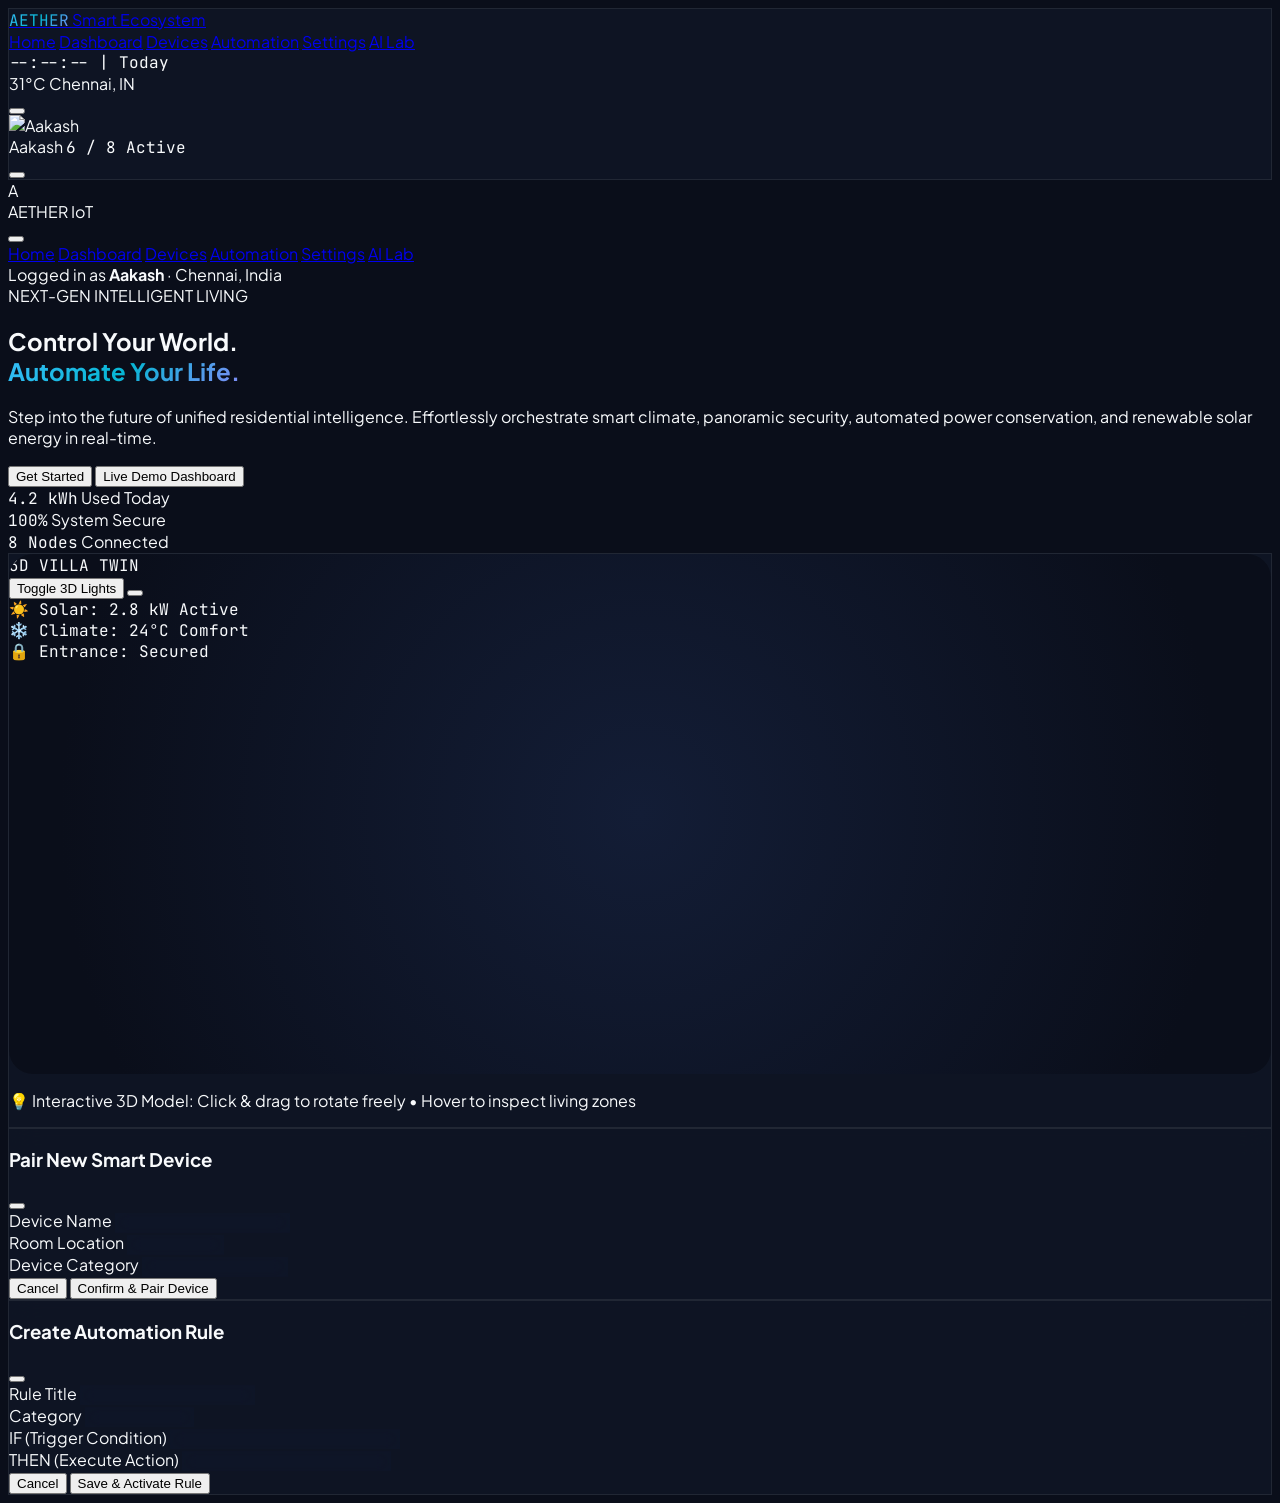
==== commit c0dce30c: "feat: complete AETHER Smart Home IoT with classical AI suite (9 algorithms, UI visualizer, server)" ====
--- a/index.html
+++ b/index.html
@@ -1,927 +1,1485 @@
-<!DOCTYPE html>
-<html lang="en" class="dark">
-<head>
-  <meta charset="UTF-8">
-  <meta name="viewport" content="width=device-width, initial-scale=1.0">
-  <title>AETHER // Smart Home IoT Dashboard</title>
-  
-  <!-- Tailwind CSS -->
-  <script src="https://cdn.tailwindcss.com"></script>
-  <script>
-    tailwind.config = {
-      darkMode: 'class',
-      theme: {
-        extend: {
-          colors: {
-            cosmic: {
-              900: '#0a0e1a',
-              800: '#111827',
-              700: '#1e293b'
-            },
-            neon: {
-              cyan: '#06b6d4',
-              blue: '#3b82f6',
-              purple: '#8b5cf6'
-            }
-          }
-        }
-      }
-    }
-  </script>
-
-  <!-- Lucide Icons -->
-  <script src="https://unpkg.com/lucide@latest"></script>
-  <!-- Three.js -->
-  <script src="https://cdnjs.cloudflare.com/ajax/libs/three.js/r128/three.min.js"></script>
-  <!-- Chart.js -->
-  <script src="https://cdn.jsdelivr.net/npm/chart.js"></script>
-
-  <!-- Custom Stylesheet -->
-  <link rel="stylesheet" href="css/style.css">
-</head>
-
-<body class="min-h-screen text-slate-100 antialiased selection:bg-cyan-500 selection:text-black">
-
-  <!-- Toast Notification Stack -->
-  <div id="toast-container"></div>
-
-  <!-- Top Navigation Bar -->
-  <header class="sticky top-0 z-50 glass-panel border-b border-white/5 px-4 lg:px-8 py-3.5 flex items-center justify-between">
-    <div class="flex items-center gap-8">
-      <!-- Logo -->
-      <a href="#" data-nav-target="landing" class="flex items-center gap-2.5 group">
-        <div class="w-10 h-10 rounded-xl bg-gradient-to-tr from-cyan-500 to-blue-600 flex items-center justify-center shadow-lg shadow-cyan-500/25 group-hover:scale-105 transition-transform">
-          <i data-lucide="zap" class="w-5 h-5 text-black stroke-[2.5]"></i>
-        </div>
-        <div>
-          <span class="text-lg font-black tracking-wider font-mono text-gradient-cyan">AETHER</span>
-          <span class="text-[10px] block font-semibold text-slate-400 tracking-widest uppercase -mt-1">Smart Ecosystem</span>
-        </div>
-      </a>
-
-      <!-- Desktop Nav Links -->
-      <nav class="hidden md:flex items-center gap-1.5">
-        <a href="#" data-nav-target="landing" class="px-3.5 py-1.5 rounded-lg text-xs font-semibold text-cyan-400 bg-white/5 border border-cyan-500/40 transition-colors">Home</a>
-        <a href="#" data-nav-target="dashboard" class="px-3.5 py-1.5 rounded-lg text-xs font-semibold text-slate-400 hover:text-white hover:bg-white/5 transition-colors">Dashboard</a>
-        <a href="#" data-nav-target="devices" class="px-3.5 py-1.5 rounded-lg text-xs font-semibold text-slate-400 hover:text-white hover:bg-white/5 transition-colors">Devices</a>
-        <a href="#" data-nav-target="automation" class="px-3.5 py-1.5 rounded-lg text-xs font-semibold text-slate-400 hover:text-white hover:bg-white/5 transition-colors">Automation</a>
-        <a href="#" data-nav-target="settings" class="px-3.5 py-1.5 rounded-lg text-xs font-semibold text-slate-400 hover:text-white hover:bg-white/5 transition-colors">Settings</a>
-      </nav>
-    </div>
-
-    <!-- Right Header Utilities -->
-    <div class="flex items-center gap-3 md:gap-5">
-      <!-- Real-time Clock Widget -->
-      <div class="hidden sm:flex items-center gap-2 px-3 py-1.5 rounded-xl bg-black/25 border border-white/5 font-mono text-xs">
-        <i data-lucide="clock" class="w-4 h-4 text-cyan-400"></i>
-        <span id="realtime-clock" class="text-cyan-300 font-semibold">--:--:--</span>
-        <span class="text-slate-500">|</span>
-        <span id="realtime-date" class="text-slate-400">Today</span>
-      </div>
-
-      <!-- Live Weather Pill -->
-      <div class="hidden lg:flex items-center gap-2 px-3 py-1.5 rounded-xl bg-black/25 border border-white/5 text-xs">
-        <i data-lucide="cloud-sun" class="w-4 h-4 text-amber-400"></i>
-        <span class="font-semibold text-slate-200">31°C</span>
-        <span class="text-slate-400 font-medium">Chennai, IN</span>
-      </div>
-
-      <!-- Theme Switcher -->
-      <button id="theme-toggle-btn" class="p-2 rounded-xl bg-white/5 hover:bg-white/10 text-slate-300 transition-colors" title="Toggle Theme">
-        <i data-lucide="sun" class="w-5 h-5 text-amber-400"></i>
-      </button>
-
-      <!-- User Profile Dropdown Pill -->
-      <div class="flex items-center gap-2.5 pl-2 border-l border-white/10">
-        <img src="https://images.unsplash.com/photo-1534528741775-53994a69daeb?auto=format&fit=crop&w=150&q=80" 
-             alt="Aakash" class="w-8 h-8 rounded-full border border-cyan-400/40 object-cover">
-        <div class="hidden xl:block text-left">
-          <span class="user-name-display text-xs font-bold block text-slate-200">Aakash</span>
-          <span id="header-active-count" class="text-[10px] font-mono text-emerald-400 block font-semibold">6 / 8 Active</span>
-        </div>
-      </div>
-
-      <!-- Mobile Hamburger Button -->
-      <button id="mobile-menu-btn" class="md:hidden p-2 rounded-xl bg-white/5 text-slate-300">
-        <i data-lucide="menu" class="w-5 h-5"></i>
-      </button>
-    </div>
-  </header>
-
-  <!-- Mobile Drawer Menu -->
-  <div id="mobile-drawer" class="hidden fixed inset-0 z-50 bg-black/80 backdrop-blur-md flex flex-col justify-between p-6">
-    <div>
-      <div class="flex items-center justify-between pb-6 border-b border-white/10">
-        <div class="flex items-center gap-2">
-          <div class="w-8 h-8 rounded-lg bg-cyan-500 flex items-center justify-center text-black font-bold">A</div>
-          <span class="font-bold text-base">AETHER IoT</span>
-        </div>
-        <button id="mobile-drawer-close" class="p-2 text-slate-400 hover:text-white">
-          <i data-lucide="x" class="w-6 h-6"></i>
-        </button>
-      </div>
-
-      <div class="mt-6 flex flex-col gap-2">
-        <a href="#" data-nav-target="landing" class="px-4 py-3 rounded-xl font-semibold text-slate-200 hover:bg-white/10">Home</a>
-        <a href="#" data-nav-target="dashboard" class="px-4 py-3 rounded-xl font-semibold text-slate-200 hover:bg-white/10">Dashboard</a>
-        <a href="#" data-nav-target="devices" class="px-4 py-3 rounded-xl font-semibold text-slate-200 hover:bg-white/10">Devices</a>
-        <a href="#" data-nav-target="automation" class="px-4 py-3 rounded-xl font-semibold text-slate-200 hover:bg-white/10">Automation</a>
-        <a href="#" data-nav-target="settings" class="px-4 py-3 rounded-xl font-semibold text-slate-200 hover:bg-white/10">Settings</a>
-      </div>
-    </div>
-
-    <div class="pt-6 border-t border-white/10 text-xs text-slate-400">
-      Logged in as <strong class="user-name-display text-white">Aakash</strong> · Chennai, India
-    </div>
-  </div>
-
-  <!-- MAIN VIEW CONTAINER -->
-  <main class="relative z-10">
-
-    <!-- ======================================================== -->
-    <!-- 1. LANDING PAGE (HERO VIEW WITH 3D ANIMATED HOUSE) -->
-    <!-- ======================================================== -->
-    <section id="view-landing" class="app-view active min-h-[calc(100vh-68px)] flex flex-col justify-center px-4 lg:px-12 py-10 relative overflow-hidden">
-      <!-- Background Ambient Glows -->
-      <div class="absolute -top-40 -left-40 w-96 h-96 bg-cyan-500/15 rounded-full blur-3xl pointer-events-none"></div>
-      <div class="absolute top-1/2 -right-40 w-96 h-96 bg-purple-500/15 rounded-full blur-3xl pointer-events-none"></div>
-
-      <div class="max-w-7xl mx-auto w-full grid grid-cols-1 lg:grid-cols-12 gap-10 items-center">
-        <!-- Left Hero Copy -->
-        <div class="lg:col-span-6 space-y-6 text-left">
-          <div class="inline-flex items-center gap-2 px-3.5 py-1.5 rounded-full bg-cyan-500/10 border border-cyan-500/30 text-cyan-400 text-xs font-semibold">
-            <span class="w-2 h-2 rounded-full bg-cyan-400 animate-ping"></span>
-            NEXT-GEN INTELLIGENT LIVING
-          </div>
-
-          <h1 class="text-4xl sm:text-5xl lg:text-6xl font-extrabold tracking-tight leading-[1.1]">
-            Control Your World.<br>
-            <span class="text-gradient-cyan">Automate Your Life.</span>
-          </h1>
-
-          <p class="text-slate-300 text-base sm:text-lg max-w-xl font-normal leading-relaxed">
-            Step into the future of unified residential intelligence. Effortlessly orchestrate smart climate, panoramic security, automated power conservation, and renewable solar energy in real-time.
-          </p>
-
-          <!-- CTA Buttons -->
-          <div class="flex flex-wrap items-center gap-4 pt-2">
-            <button id="hero-cta-started" class="px-7 py-3.5 rounded-xl font-bold text-sm bg-gradient-to-r from-cyan-500 to-blue-600 text-black hover:opacity-95 shadow-lg shadow-cyan-500/25 flex items-center gap-2 transition-all hover:scale-[1.02]">
-              <span>Get Started</span>
-              <i data-lucide="arrow-right" class="w-4 h-4 stroke-[2.5]"></i>
-            </button>
-
-            <button id="hero-cta-demo" class="px-7 py-3.5 rounded-xl font-semibold text-sm bg-white/5 hover:bg-white/10 border border-white/10 text-slate-200 transition-all">
-              Live Demo Dashboard
-            </button>
-          </div>
-
-          <!-- Feature Metric Highlights -->
-          <div class="grid grid-cols-3 gap-4 pt-6 border-t border-white/10 max-w-md">
-            <div>
-              <span class="text-2xl font-bold font-mono text-cyan-400 block">4.2 kWh</span>
-              <span class="text-xs text-slate-400">Used Today</span>
-            </div>
-            <div>
-              <span class="text-2xl font-bold font-mono text-emerald-400 block">100%</span>
-              <span class="text-xs text-slate-400">System Secure</span>
-            </div>
-            <div>
-              <span class="text-2xl font-bold font-mono text-purple-400 block">8 Nodes</span>
-              <span class="text-xs text-slate-400">Connected</span>
-            </div>
-          </div>
-        </div>
-
-        <!-- Right: 3D Animated House Viewport -->
-        <div class="lg:col-span-6 relative">
-          <div class="glass-panel p-2 rounded-3xl relative">
-            <!-- 3D Canvas Host -->
-            <div id="three-canvas-container" class="cursor-grab active:cursor-grabbing">
-              <!-- Overlay Top Bar inside 3D canvas -->
-              <div class="absolute top-4 left-4 right-4 z-10 flex items-center justify-between pointer-events-none">
-                <div class="flex items-center gap-2 px-3 py-1.5 rounded-xl bg-black/60 backdrop-blur-md border border-white/10 text-xs pointer-events-auto">
-                  <span class="w-2 h-2 rounded-full bg-emerald-400 animate-pulse"></span>
-                  <span class="font-mono text-slate-200 font-semibold">3D VILLA TWIN</span>
-                </div>
-
-                <div class="flex items-center gap-2 pointer-events-auto">
-                  <button id="hero-toggle-lights" class="px-3 py-1.5 rounded-xl bg-black/60 backdrop-blur-md border border-white/10 text-xs font-semibold text-cyan-300 hover:bg-cyan-500/20 transition-colors">
-                    Toggle 3D Lights
-                  </button>
-                  <button id="hero-reset-view" class="p-1.5 rounded-xl bg-black/60 backdrop-blur-md border border-white/10 text-slate-300 hover:text-white" title="Reset View">
-                    <i data-lucide="rotate-ccw" class="w-4 h-4"></i>
-                  </button>
-                </div>
-              </div>
-
-              <!-- Interactive Floating Room Pills on 3D Canvas -->
-              <div class="absolute bottom-4 left-4 right-4 z-10 flex flex-wrap gap-2 pointer-events-none">
-                <div class="px-2.5 py-1 rounded-lg bg-black/70 backdrop-blur-md border border-cyan-500/30 text-[11px] text-cyan-300 font-mono">
-                  ☀️ Solar: 2.8 kW Active
-                </div>
-                <div class="px-2.5 py-1 rounded-lg bg-black/70 backdrop-blur-md border border-purple-500/30 text-[11px] text-purple-300 font-mono">
-                  ❄️ Climate: 24°C Comfort
-                </div>
-                <div class="px-2.5 py-1 rounded-lg bg-black/70 backdrop-blur-md border border-emerald-500/30 text-[11px] text-emerald-300 font-mono">
-                  🔒 Entrance: Secured
-                </div>
-              </div>
-            </div>
-
-            <!-- Hint caption -->
-            <p class="text-center text-xs text-slate-500 mt-2">
-              💡 Interactive 3D Model: Click & drag to rotate freely • Hover to inspect living zones
-            </p>
-          </div>
-        </div>
-      </div>
-    </section>
-
-
-    <!-- ======================================================== -->
-    <!-- 2. DASHBOARD PAGE -->
-    <!-- ======================================================== -->
-    <section id="view-dashboard" class="app-view px-4 lg:px-8 py-8 max-w-7xl mx-auto">
-      
-      <!-- Top Banner Bar: Greetings & Quick Stats -->
-      <div class="flex flex-col md:flex-row md:items-center justify-between gap-4 mb-8 pb-6 border-b border-white/5">
-        <div>
-          <h2 class="text-2xl lg:text-3xl font-bold text-slate-100">
-            Welcome back, <span class="user-name-display text-gradient-cyan">Aakash</span> 👋
-          </h2>
-          <p class="text-xs sm:text-sm text-slate-400 mt-1">
-            System status is <strong class="text-emerald-400 font-semibold">Secure</strong> · All 8 sensors operating nominally in Chennai, India.
-          </p>
-        </div>
-
-        <!-- Quick Telemetry Badges -->
-        <div class="flex flex-wrap items-center gap-3">
-          <div class="glass-panel px-4 py-2 rounded-xl flex items-center gap-3 text-xs">
-            <div class="w-8 h-8 rounded-lg bg-cyan-500/20 text-cyan-400 flex items-center justify-center">
-              <i data-lucide="activity" class="w-4 h-4"></i>
-            </div>
-            <div>
-              <span class="text-slate-400 block text-[11px]">Live Power</span>
-              <strong id="metric-live-power" class="font-mono text-cyan-300 text-sm font-bold">1.28 kW</strong>
-            </div>
-          </div>
-
-          <div class="glass-panel px-4 py-2 rounded-xl flex items-center gap-3 text-xs">
-            <div class="w-8 h-8 rounded-lg bg-emerald-500/20 text-emerald-400 flex items-center justify-center">
-              <i data-lucide="shield-check" class="w-4 h-4"></i>
-            </div>
-            <div>
-              <span class="text-slate-400 block text-[11px]">Security</span>
-              <strong class="text-emerald-400 font-semibold text-sm">Protected</strong>
-            </div>
-          </div>
-
-          <div class="glass-panel px-4 py-2 rounded-xl flex items-center gap-3 text-xs">
-            <div class="w-8 h-8 rounded-lg bg-amber-500/20 text-amber-400 flex items-center justify-center">
-              <i data-lucide="sun" class="w-4 h-4"></i>
-            </div>
-            <div>
-              <span class="text-slate-400 block text-[11px]">Solar Harvest</span>
-              <strong class="font-mono text-amber-300 text-sm font-bold">3.1 kWh</strong>
-            </div>
-          </div>
-        </div>
-      </div>
-
-      <!-- Dashboard Layout: Left Sidebar Rooms + Right Content -->
-      <div class="grid grid-cols-1 lg:grid-cols-12 gap-8">
-        
-        <!-- Left Room Navigation Sidebar -->
-        <aside class="lg:col-span-3 space-y-6">
-          <div class="glass-card p-5 rounded-2xl">
-            <h3 class="text-xs font-bold uppercase tracking-wider text-slate-400 mb-3 flex items-center gap-2">
-              <i data-lucide="map-pin" class="w-4 h-4 text-cyan-400"></i>
-              Room Navigation
-            </h3>
-            
-            <div class="space-y-1.5">
-              <button data-room-filter="All" class="w-full text-left px-3.5 py-2.5 rounded-xl text-xs font-bold bg-cyan-500/20 text-cyan-400 border border-cyan-500/40 flex items-center justify-between transition-all">
-                <span>All Rooms</span>
-                <span class="font-mono text-[10px] opacity-75">8 devices</span>
-              </button>
-              <button data-room-filter="Living Room" class="w-full text-left px-3.5 py-2.5 rounded-xl text-xs font-semibold text-slate-400 hover:text-white hover:bg-white/5 flex items-center justify-between transition-all">
-                <span>Living Room</span>
-                <span class="font-mono text-[10px] opacity-75">3 devices</span>
-              </button>
-              <button data-room-filter="Bedroom" class="w-full text-left px-3.5 py-2.5 rounded-xl text-xs font-semibold text-slate-400 hover:text-white hover:bg-white/5 flex items-center justify-between transition-all">
-                <span>Bedroom</span>
-                <span class="font-mono text-[10px] opacity-75">2 devices</span>
-              </button>
-              <button data-room-filter="Kitchen" class="w-full text-left px-3.5 py-2.5 rounded-xl text-xs font-semibold text-slate-400 hover:text-white hover:bg-white/5 flex items-center justify-between transition-all">
-                <span>Kitchen</span>
-                <span class="font-mono text-[10px] opacity-75">2 devices</span>
-              </button>
-              <button data-room-filter="Garage" class="w-full text-left px-3.5 py-2.5 rounded-xl text-xs font-semibold text-slate-400 hover:text-white hover:bg-white/5 flex items-center justify-between transition-all">
-                <span>Garage / Exterior</span>
-                <span class="font-mono text-[10px] opacity-75">1 device</span>
-              </button>
-            </div>
-          </div>
-
-          <!-- Environmental Weather Widget -->
-          <div class="glass-card p-5 rounded-2xl relative overflow-hidden">
-            <div class="flex items-center justify-between mb-4">
-              <span class="text-xs font-bold uppercase tracking-wider text-slate-400">Local Weather</span>
-              <span class="text-xs font-medium text-cyan-400">Live API</span>
-            </div>
-
-            <div class="flex items-center gap-4">
-              <div class="w-14 h-14 rounded-2xl bg-amber-500/20 flex items-center justify-center text-amber-400">
-                <i data-lucide="sun" class="w-8 h-8"></i>
-              </div>
-              <div>
-                <span class="text-3xl font-extrabold font-mono text-slate-100">31°C</span>
-                <p class="text-xs text-slate-400">Partly Cloudy · Chennai</p>
-              </div>
-            </div>
-
-            <div class="grid grid-cols-2 gap-2 mt-4 pt-4 border-t border-white/5 text-xs">
-              <div class="bg-black/30 p-2.5 rounded-xl">
-                <span class="text-slate-400 block text-[10px]">Humidity</span>
-                <strong class="font-mono text-cyan-300">68%</strong>
-              </div>
-              <div class="bg-black/30 p-2.5 rounded-xl">
-                <span class="text-slate-400 block text-[10px]">Air Quality</span>
-                <strong class="font-mono text-emerald-400">42 AQI (Good)</strong>
-              </div>
-            </div>
-          </div>
-        </aside>
-
-        <!-- Right Main Dashboard Content -->
-        <div class="lg:col-span-9 space-y-8">
-          
-          <!-- FEATURED SMART CARDS: Lights, Thermostat, Camera, Lock, Fan -->
-          <div class="grid grid-cols-1 md:grid-cols-2 xl:grid-cols-3 gap-6">
-
-            <!-- 1. LIGHTING CARD -->
-            <div class="glass-card p-6 rounded-2xl flex flex-col justify-between">
-              <div>
-                <div class="flex items-center justify-between mb-4">
-                  <div class="w-12 h-12 rounded-xl bg-amber-500/20 text-amber-400 flex items-center justify-center">
-                    <i data-lucide="lightbulb" class="w-6 h-6"></i>
-                  </div>
-                  <label class="relative inline-flex items-center cursor-pointer">
-                    <input type="checkbox" id="ctrl-light-toggle" class="sr-only switch-input" checked>
-                    <div class="switch-track w-11 h-6 bg-slate-700 rounded-full transition-colors flex items-center p-0.5">
-                      <div class="switch-thumb w-5 h-5 bg-white rounded-full transition-transform"></div>
-                    </div>
-                  </label>
-                </div>
-
-                <h4 class="font-bold text-lg text-slate-100">Living Room Lights</h4>
-                <p class="text-xs text-slate-400 mt-0.5">Warm Ambience · Dimmable LED</p>
-              </div>
-
-              <div class="mt-6 pt-4 border-t border-white/5">
-                <div class="flex items-center justify-between text-xs mb-2">
-                  <span class="text-slate-400">Brightness Level</span>
-                  <span id="ctrl-light-val" class="font-mono font-bold text-cyan-400">80%</span>
-                </div>
-                <input type="range" id="ctrl-light-brightness" min="0" max="100" value="80">
-              </div>
-            </div>
-
-            <!-- 2. THERMOSTAT CLIMATE CARD -->
-            <div class="glass-card p-6 rounded-2xl flex flex-col items-center justify-between text-center">
-              <div class="w-full flex items-center justify-between mb-2">
-                <div class="flex items-center gap-2">
-                  <i data-lucide="thermometer" class="w-5 h-5 text-cyan-400"></i>
-                  <span class="font-bold text-sm text-slate-200">Climate Control</span>
-                </div>
-                <span class="px-2.5 py-0.5 rounded-full text-[10px] font-bold bg-cyan-500/20 text-cyan-400 uppercase">COOLING</span>
-              </div>
-
-              <!-- Radial Dial SVG Display -->
-              <div class="thermostat-dial my-2 flex items-center justify-center">
-                <svg class="thermostat-svg" width="160" height="160" viewBox="0 0 160 160">
-                  <circle class="thermostat-track" cx="80" cy="80" r="70" />
-                  <circle id="thermostat-dial-circle" class="thermostat-progress" cx="80" cy="80" r="70" 
-                          stroke-dasharray="440" stroke-dashoffset="170" />
-                </svg>
-                <div class="absolute inset-0 flex flex-col items-center justify-center">
-                  <span id="ctrl-temp-display" class="text-3xl font-extrabold font-mono text-slate-100 tracking-tight">22°C</span>
-                  <span class="text-[11px] text-slate-400">Ambient 24°C</span>
-                </div>
-              </div>
-
-              <!-- Adjustment Buttons & Modes -->
-              <div class="w-full space-y-3">
-                <div class="flex items-center justify-center gap-4">
-                  <button id="ctrl-temp-minus" class="w-9 h-9 rounded-xl bg-white/5 hover:bg-white/10 text-cyan-400 font-bold text-lg flex items-center justify-center transition-colors">
-                    -
-                  </button>
-                  <span class="text-xs text-slate-400 uppercase font-semibold tracking-wider">Adjust Temp</span>
-                  <button id="ctrl-temp-plus" class="w-9 h-9 rounded-xl bg-white/5 hover:bg-white/10 text-cyan-400 font-bold text-lg flex items-center justify-center transition-colors">
-                    +
-                  </button>
-                </div>
-
-                <div class="grid grid-cols-3 gap-1.5 p-1 rounded-xl bg-black/30 text-xs">
-                  <button data-thermo-mode="cool" class="py-1.5 rounded-lg font-bold bg-cyan-500 text-black">Cool</button>
-                  <button data-thermo-mode="heat" class="py-1.5 rounded-lg text-slate-400 hover:text-white">Heat</button>
-                  <button data-thermo-mode="eco" class="py-1.5 rounded-lg text-slate-400 hover:text-white">Eco</button>
-                </div>
-              </div>
-            </div>
-
-            <!-- 3. SMART DOOR LOCK -->
-            <div class="glass-card p-6 rounded-2xl flex flex-col justify-between">
-              <div>
-                <div class="flex items-center justify-between mb-4">
-                  <div id="ctrl-lock-icon" class="w-12 h-12 rounded-xl bg-emerald-500/20 text-emerald-400 flex items-center justify-center">
-                    <i data-lucide="lock" class="w-6 h-6"></i>
-                  </div>
-                  <span id="ctrl-lock-status" class="px-3 py-1 rounded-full text-xs font-semibold bg-emerald-500/20 text-emerald-400 border border-emerald-500/30">
-                    LOCKED
-                  </span>
-                </div>
-
-                <h4 class="font-bold text-lg text-slate-100">Front Entrance</h4>
-                <p class="text-xs text-slate-400 mt-0.5">Biometric Deadbolt · Battery 94%</p>
-              </div>
-
-              <div class="mt-6 pt-4 border-t border-white/5 space-y-3">
-                <button id="ctrl-lock-btn" class="w-full py-2.5 rounded-xl font-semibold text-sm transition-all bg-rose-500/20 text-rose-300 border border-rose-500/30 hover:bg-rose-500/30">
-                  Unlock Entrance
-                </button>
-                <div class="flex items-center justify-between text-[11px] text-slate-400">
-                  <span>Auto-Relock Timer</span>
-                  <span class="font-mono text-emerald-400">Active (30s)</span>
-                </div>
-              </div>
-            </div>
-
-            <!-- 4. CEILING FAN SPEED SELECTOR -->
-            <div id="ctrl-fan-card" class="glass-card p-6 rounded-2xl flex flex-col justify-between fan-speed-medium">
-              <div>
-                <div class="flex items-center justify-between mb-4">
-                  <div class="w-12 h-12 rounded-xl bg-purple-500/20 text-purple-400 flex items-center justify-center">
-                    <!-- Rotating Fan Icon -->
-                    <svg class="w-7 h-7 fan-spinner text-cyan-400" viewBox="0 0 24 24" fill="none" stroke="currentColor" stroke-width="2">
-                      <circle cx="12" cy="12" r="3" fill="currentColor"/>
-                      <path d="M12 9V3c2.5 0 4.5 2 4.5 4.5S14.5 9 12 9z"/>
-                      <path d="M15 12h6c0 2.5-2 4.5-4.5 4.5S15 14.5 15 12z"/>
-                      <path d="M12 15v6c-2.5 0-4.5-2-4.5-4.5S9.5 15 12 15z"/>
-                      <path d="M9 12H3c0-2.5 2-4.5 4.5-4.5S9 9.5 9 12z"/>
-                    </svg>
-                  </div>
-                  <span class="px-2.5 py-1 rounded-full text-xs font-semibold bg-purple-500/10 text-purple-400 border border-purple-500/20">
-                    AeroFlow V2
-                  </span>
-                </div>
-
-                <h4 class="font-bold text-lg text-slate-100">Bedroom Ceiling Fan</h4>
-                <p class="text-xs text-slate-400 mt-0.5">Ultra-quiet Inverter Motor</p>
-              </div>
-
-              <div class="mt-6 pt-4 border-t border-white/5">
-                <span class="text-xs text-slate-400 block mb-2">Speed Level</span>
-                <div class="grid grid-cols-4 gap-1.5 p-1 rounded-xl bg-black/30 text-xs">
-                  <button data-fan-speed="off" class="py-1.5 rounded-lg text-slate-400 hover:text-white">Off</button>
-                  <button data-fan-speed="low" class="py-1.5 rounded-lg text-slate-400 hover:text-white">Low</button>
-                  <button data-fan-speed="medium" class="py-1.5 rounded-lg font-bold bg-cyan-500 text-black">Med</button>
-                  <button data-fan-speed="high" class="py-1.5 rounded-lg text-slate-400 hover:text-white">High</button>
-                </div>
-              </div>
-            </div>
-
-            <!-- 5. SECURITY CAMERA LIVE FEED -->
-            <div class="glass-card p-6 rounded-2xl flex flex-col justify-between md:col-span-2 xl:col-span-2">
-              <div class="flex items-center justify-between mb-3">
-                <div class="flex items-center gap-2">
-                  <span class="w-2.5 h-2.5 rounded-full bg-rose-500 rec-pulse"></span>
-                  <span class="text-xs font-bold font-mono text-rose-400 tracking-wider">LIVE HD STREAM</span>
-                  <span class="text-xs text-slate-400">· Backyard & Patio</span>
-                </div>
-                <button id="cam-snapshot-btn" class="px-3 py-1 rounded-lg text-xs font-semibold bg-white/5 hover:bg-white/10 text-slate-300 flex items-center gap-1.5 transition-colors">
-                  <i data-lucide="camera" class="w-3.5 h-3.5"></i>
-                  <span>Snapshot</span>
-                </button>
-              </div>
-
-              <!-- Camera Viewport with Canvas Noise, Scanlines, and Flash effect -->
-              <div class="cam-viewport w-full h-44 rounded-xl border border-white/10">
-                <canvas id="cam-canvas" width="600" height="200" class="w-full h-full object-cover"></canvas>
-                <div class="cam-scanlines"></div>
-                <div class="cam-sweep"></div>
-                <div id="cam-flash" class="absolute inset-0 bg-white opacity-0 pointer-events-none transition-opacity duration-100 z-10"></div>
-                
-                <!-- Bottom Live Stream Overlay Tag -->
-                <div class="absolute bottom-2 right-2 z-10 px-2 py-0.5 rounded bg-black/60 font-mono text-[10px] text-emerald-400">
-                  60 FPS · 4K HDR ENCRYPTED
-                </div>
-              </div>
-
-              <div class="mt-4 pt-3 border-t border-white/5 flex items-center justify-between text-xs text-slate-400">
-                <span>Motion Detection: <strong class="text-emerald-400 font-semibold">Active (No Intrusion)</strong></span>
-                <span>Signal Quality: <strong class="text-cyan-400 font-mono">98% (Mesh 5GHz)</strong></span>
-              </div>
-            </div>
-
-          </div>
-
-          <!-- ALL ROOM DEVICES GRID -->
-          <div>
-            <div class="flex items-center justify-between mb-4">
-              <h3 class="font-bold text-lg text-slate-100 flex items-center gap-2">
-                <i data-lucide="cpu" class="w-5 h-5 text-cyan-400"></i>
-                Connected Devices Grid
-              </h3>
-              <a href="#" data-nav-target="devices" class="text-xs font-semibold text-cyan-400 hover:underline">
-                View All Devices &rarr;
-              </a>
-            </div>
-
-            <!-- Dynamic Device Grid Render Target -->
-            <div id="dashboard-device-grid" class="grid grid-cols-1 md:grid-cols-2 xl:grid-cols-3 gap-6">
-              <!-- Loaded via app.js -->
-            </div>
-          </div>
-
-          <!-- ENERGY CONSUMPTION MONITOR FULL CHART -->
-          <div class="glass-card p-6 rounded-2xl">
-            <div class="flex flex-col sm:flex-row sm:items-center justify-between gap-4 mb-6">
-              <div>
-                <h3 class="font-bold text-lg text-slate-100 flex items-center gap-2">
-                  <i data-lucide="zap" class="w-5 h-5 text-cyan-400"></i>
-                  Real-Time Energy Consumption
-                </h3>
-                <p class="text-xs text-slate-400 mt-0.5">Tracking instantaneous load vs historical baseline</p>
-              </div>
-
-              <!-- Timeframe Selector -->
-              <div class="flex items-center gap-2">
-                <button id="chart-btn-daily" class="px-3 py-1 rounded-lg text-xs font-semibold bg-cyan-500 text-black">Daily (24h)</button>
-                <button id="chart-btn-weekly" class="px-3 py-1 rounded-lg text-xs font-semibold bg-white/5 text-slate-400 hover:text-white">Weekly</button>
-              </div>
-            </div>
-
-            <div class="h-64 w-full">
-              <canvas id="energy-chart-canvas"></canvas>
-            </div>
-
-            <!-- Category Breakdown Footnotes -->
-            <div class="grid grid-cols-2 sm:grid-cols-4 gap-4 mt-6 pt-4 border-t border-white/5 text-xs text-slate-300">
-              <div class="flex items-center gap-2">
-                <span class="w-2.5 h-2.5 rounded-full bg-cyan-400"></span>
-                <span>HVAC & AC: <strong>45%</strong></span>
-              </div>
-              <div class="flex items-center gap-2">
-                <span class="w-2.5 h-2.5 rounded-full bg-blue-500"></span>
-                <span>Smart Lighting: <strong>20%</strong></span>
-              </div>
-              <div class="flex items-center gap-2">
-                <span class="w-2.5 h-2.5 rounded-full bg-purple-500"></span>
-                <span>Appliances: <strong>22%</strong></span>
-              </div>
-              <div class="flex items-center gap-2">
-                <span class="w-2.5 h-2.5 rounded-full bg-slate-500"></span>
-                <span>Standby: <strong>13%</strong></span>
-              </div>
-            </div>
-          </div>
-
-        </div>
-      </div>
-    </section>
-
-
-    <!-- ======================================================== -->
-    <!-- 3. DEVICES MANAGEMENT PAGE -->
-    <!-- ======================================================== -->
-    <section id="view-devices" class="app-view px-4 lg:px-8 py-8 max-w-7xl mx-auto">
-      <div class="flex flex-col md:flex-row md:items-center justify-between gap-4 mb-8 pb-6 border-b border-white/5">
-        <div>
-          <h2 class="text-2xl lg:text-3xl font-bold text-slate-100">Smart Device Manager</h2>
-          <p class="text-xs sm:text-sm text-slate-400 mt-1">Configure and monitor hardware nodes across your home mesh.</p>
-        </div>
-
-        <button id="open-add-device-modal" class="px-5 py-2.5 rounded-xl font-bold text-xs bg-gradient-to-r from-cyan-500 to-blue-600 text-black flex items-center gap-2 shadow-lg shadow-cyan-500/20 hover:opacity-95">
-          <i data-lucide="plus" class="w-4 h-4 stroke-[3]"></i>
-          <span>Add New Device</span>
-        </button>
-      </div>
-
-      <!-- Filters & Search Bar -->
-      <div class="flex flex-col md:flex-row items-center justify-between gap-4 mb-8">
-        <!-- Search Input -->
-        <div class="relative w-full md:w-80">
-          <i data-lucide="search" class="w-4 h-4 text-slate-400 absolute left-3.5 top-1/2 -translate-y-1/2"></i>
-          <input type="text" id="device-search-input" placeholder="Search devices by name or room..." 
-                 class="glass-input w-full pl-10 pr-4 py-2.5 rounded-xl text-xs">
-        </div>
-
-        <!-- Filter Pills -->
-        <div class="flex flex-wrap items-center gap-2 w-full md:w-auto">
-          <button data-device-filter-pill="All" class="px-3 py-1.5 rounded-lg text-xs font-semibold bg-cyan-500/20 text-cyan-400 border border-cyan-500/40">All</button>
-          <button data-device-filter-pill="Living Room" class="px-3 py-1.5 rounded-lg text-xs font-semibold text-slate-400 hover:text-white bg-white/5">Living Room</button>
-          <button data-device-filter-pill="Bedroom" class="px-3 py-1.5 rounded-lg text-xs font-semibold text-slate-400 hover:text-white bg-white/5">Bedroom</button>
-          <button data-device-filter-pill="Kitchen" class="px-3 py-1.5 rounded-lg text-xs font-semibold text-slate-400 hover:text-white bg-white/5">Kitchen</button>
-          <button data-device-filter-pill="Online" class="px-3 py-1.5 rounded-lg text-xs font-semibold text-slate-400 hover:text-white bg-white/5">Online</button>
-          <button data-device-filter-pill="Offline" class="px-3 py-1.5 rounded-lg text-xs font-semibold text-slate-400 hover:text-white bg-white/5">Offline</button>
-        </div>
-      </div>
-
-      <!-- Devices Grid -->
-      <div id="devices-page-grid" class="grid grid-cols-1 md:grid-cols-2 lg:grid-cols-3 xl:grid-cols-4 gap-6">
-        <!-- Dynamically rendered -->
-      </div>
-    </section>
-
-
-    <!-- ======================================================== -->
-    <!-- 4. AUTOMATION & ROUTINES PAGE -->
-    <!-- ======================================================== -->
-    <section id="view-automation" class="app-view px-4 lg:px-8 py-8 max-w-7xl mx-auto">
-      <div class="flex flex-col md:flex-row md:items-center justify-between gap-4 mb-8 pb-6 border-b border-white/5">
-        <div>
-          <h2 class="text-2xl lg:text-3xl font-bold text-slate-100">Intelligent Automations</h2>
-          <p class="text-xs sm:text-sm text-slate-400 mt-1">Rule-based autonomous routines triggering actions upon sensor conditions.</p>
-        </div>
-
-        <button id="open-create-auto-modal" class="px-5 py-2.5 rounded-xl font-bold text-xs bg-gradient-to-r from-purple-500 to-blue-600 text-white flex items-center gap-2 shadow-lg shadow-purple-500/20 hover:opacity-95">
-          <i data-lucide="sparkles" class="w-4 h-4"></i>
-          <span>Create Automation</span>
-        </button>
-      </div>
-
-      <!-- Automations Grid -->
-      <div id="automations-page-grid" class="grid grid-cols-1 md:grid-cols-2 gap-6">
-        <!-- Dynamically rendered -->
-      </div>
-    </section>
-
-
-    <!-- ======================================================== -->
-    <!-- 5. SETTINGS / PROFILE PAGE -->
-    <!-- ======================================================== -->
-    <section id="view-settings" class="app-view px-4 lg:px-8 py-8 max-w-5xl mx-auto">
-      <div class="mb-8 pb-6 border-b border-white/5">
-        <h2 class="text-2xl lg:text-3xl font-bold text-slate-100">System & Profile Settings</h2>
-        <p class="text-xs sm:text-sm text-slate-400 mt-1">Manage personal credentials, notification alerts, and connectivity mesh.</p>
-      </div>
-
-      <div class="space-y-8">
-        
-        <!-- User Profile Card -->
-        <div class="glass-card p-6 rounded-2xl">
-          <h3 class="font-bold text-base text-slate-100 mb-4 flex items-center gap-2">
-            <i data-lucide="user" class="w-5 h-5 text-cyan-400"></i>
-            User Profile
-          </h3>
-
-          <div class="flex flex-col sm:flex-row items-center gap-6 mb-6">
-            <img src="https://images.unsplash.com/photo-1534528741775-53994a69daeb?auto=format&fit=crop&w=250&q=80" 
-                 alt="Aakash" class="w-20 h-20 rounded-2xl border-2 border-cyan-400/40 object-cover shadow-lg shadow-cyan-500/20">
-            <div>
-              <h4 class="user-name-display text-xl font-bold text-slate-100">Aakash</h4>
-              <p class="text-xs text-slate-400">Primary Resident · Super Administrator</p>
-              <p class="text-xs text-cyan-400 font-mono mt-1">Location: <span class="user-location-display">Chennai, India</span></p>
-            </div>
-          </div>
-
-          <div class="grid grid-cols-1 sm:grid-cols-2 gap-4">
-            <div>
-              <label class="block text-xs font-semibold text-slate-300 mb-1.5">Full Name</label>
-              <input type="text" id="profile-name-input" value="Aakash" class="glass-input w-full px-3.5 py-2.5 rounded-xl text-xs">
-            </div>
-            <div>
-              <label class="block text-xs font-semibold text-slate-300 mb-1.5">Email Address</label>
-              <input type="email" id="profile-email-input" value="aakash.iot@smarthome.dev" class="glass-input w-full px-3.5 py-2.5 rounded-xl text-xs">
-            </div>
-          </div>
-
-          <div class="mt-5 text-right">
-            <button id="save-profile-btn" class="px-5 py-2 rounded-xl text-xs font-bold bg-cyan-500 text-black hover:bg-cyan-400 transition-colors">
-              Save Profile Changes
-            </button>
-          </div>
-        </div>
-
-        <!-- Notification Preferences -->
-        <div class="glass-card p-6 rounded-2xl">
-          <h3 class="font-bold text-base text-slate-100 mb-4 flex items-center gap-2">
-            <i data-lucide="bell" class="w-5 h-5 text-purple-400"></i>
-            Notification Preferences
-          </h3>
-
-          <div class="space-y-4">
-            <div class="flex items-center justify-between pb-3 border-b border-white/5">
-              <div>
-                <h5 class="text-sm font-semibold text-slate-200">Push Notifications</h5>
-                <p class="text-xs text-slate-400">Instant device state change alerts on your mobile device</p>
-              </div>
-              <label class="relative inline-flex items-center cursor-pointer">
-                <input type="checkbox" class="sr-only switch-input" checked>
-                <div class="switch-track w-11 h-6 bg-slate-700 rounded-full transition-colors flex items-center p-0.5">
-                  <div class="switch-thumb w-5 h-5 bg-white rounded-full transition-transform"></div>
-                </div>
-              </label>
-            </div>
-
-            <div class="flex items-center justify-between pb-3 border-b border-white/5">
-              <div>
-                <h5 class="text-sm font-semibold text-slate-200">Security Intrusion Priority Alerts</h5>
-                <p class="text-xs text-slate-400">Critical alarm if locks are breached or unauthorized camera movement detected</p>
-              </div>
-              <label class="relative inline-flex items-center cursor-pointer">
-                <input type="checkbox" class="sr-only switch-input" checked>
-                <div class="switch-track w-11 h-6 bg-slate-700 rounded-full transition-colors flex items-center p-0.5">
-                  <div class="switch-thumb w-5 h-5 bg-white rounded-full transition-transform"></div>
-                </div>
-              </label>
-            </div>
-
-            <div class="flex items-center justify-between">
-              <div>
-                <h5 class="text-sm font-semibold text-slate-200">Weekly Energy Optimization Digest</h5>
-                <p class="text-xs text-slate-400">Receive automated power conservation recommendations via email</p>
-              </div>
-              <label class="relative inline-flex items-center cursor-pointer">
-                <input type="checkbox" class="sr-only switch-input" checked>
-                <div class="switch-track w-11 h-6 bg-slate-700 rounded-full transition-colors flex items-center p-0.5">
-                  <div class="switch-thumb w-5 h-5 bg-white rounded-full transition-transform"></div>
-                </div>
-              </label>
-            </div>
-          </div>
-        </div>
-
-        <!-- Hardware & Mesh Diagnostics -->
-        <div class="glass-card p-6 rounded-2xl">
-          <h3 class="font-bold text-base text-slate-100 mb-4 flex items-center gap-2">
-            <i data-lucide="radio" class="w-5 h-5 text-emerald-400"></i>
-            IoT Gateway & Mesh Network
-          </h3>
-
-          <div class="grid grid-cols-1 sm:grid-cols-3 gap-4 mb-6">
-            <div class="bg-black/30 p-3.5 rounded-xl border border-white/5">
-              <span class="text-slate-400 block text-[11px]">Mesh Protocol</span>
-              <strong class="text-cyan-400 font-mono text-xs">Matter & Zigbee 3.0</strong>
-            </div>
-            <div class="bg-black/30 p-3.5 rounded-xl border border-white/5">
-              <span class="text-slate-400 block text-[11px]">Firmware Version</span>
-              <strong class="text-slate-200 font-mono text-xs">v4.2.1-PROD-ENC</strong>
-            </div>
-            <div class="bg-black/30 p-3.5 rounded-xl border border-white/5">
-              <span class="text-slate-400 block text-[11px]">Connected Nodes</span>
-              <strong class="text-emerald-400 font-mono text-xs">8 Hardware Units</strong>
-            </div>
-          </div>
-
-          <div class="flex justify-between items-center pt-4 border-t border-white/5">
-            <span class="text-xs text-slate-400">Need to reset demo state or wipe cache?</span>
-            <button id="reset-demo-btn" class="px-4 py-2 rounded-xl text-xs font-semibold bg-rose-500/20 text-rose-300 border border-rose-500/30 hover:bg-rose-500/30 transition-colors">
-              Reset Demo Data
-            </button>
-          </div>
-        </div>
-
-      </div>
-    </section>
-
-  </main>
-
-
-  <!-- ======================================================== -->
-  <!-- MODAL: ADD NEW DEVICE -->
-  <!-- ======================================================== -->
-  <div id="add-device-modal" class="hidden fixed inset-0 z-50 bg-black/80 backdrop-blur-sm flex items-center justify-center p-4">
-    <div class="glass-panel w-full max-w-md p-6 rounded-3xl border border-white/10 shadow-2xl">
-      <div class="flex items-center justify-between pb-4 border-b border-white/10 mb-5">
-        <h3 class="font-bold text-lg text-slate-100 flex items-center gap-2">
-          <i data-lucide="plus-circle" class="w-5 h-5 text-cyan-400"></i>
-          Pair New Smart Device
-        </h3>
-        <button id="close-add-device-modal" class="p-1 rounded-lg text-slate-400 hover:text-white">
-          <i data-lucide="x" class="w-5 h-5"></i>
-        </button>
-      </div>
-
-      <form id="add-device-form" class="space-y-4">
-        <div>
-          <label class="block text-xs font-semibold text-slate-300 mb-1.5">Device Name</label>
-          <input type="text" id="new-device-name" placeholder="e.g., Garage Spotlights" required 
-                 class="glass-input w-full px-3.5 py-2.5 rounded-xl text-xs">
-        </div>
-
-        <div>
-          <label class="block text-xs font-semibold text-slate-300 mb-1.5">Room Location</label>
-          <select id="new-device-room" class="glass-input w-full px-3.5 py-2.5 rounded-xl text-xs">
-            <option value="Living Room">Living Room</option>
-            <option value="Bedroom">Bedroom</option>
-            <option value="Kitchen">Kitchen</option>
-            <option value="Garage">Garage</option>
-          </select>
-        </div>
-
-        <div>
-          <label class="block text-xs font-semibold text-slate-300 mb-1.5">Device Category</label>
-          <select id="new-device-type" class="glass-input w-full px-3.5 py-2.5 rounded-xl text-xs">
-            <option value="light">Smart Lighting</option>
-            <option value="thermostat">Climate / Thermostat</option>
-            <option value="lock">Security Smart Lock</option>
-            <option value="fan">Ceiling Fan</option>
-            <option value="camera">Surveillance Camera</option>
-            <option value="appliance">Smart Appliance</option>
-          </select>
-        </div>
-
-        <div class="pt-4 border-t border-white/10 flex items-center justify-end gap-3">
-          <button type="button" onclick="document.getElementById('add-device-modal').classList.add('hidden')" 
-                  class="px-4 py-2 rounded-xl text-xs font-semibold text-slate-400 hover:text-white">
-            Cancel
-          </button>
-          <button type="submit" class="px-5 py-2 rounded-xl text-xs font-bold bg-gradient-to-r from-cyan-500 to-blue-600 text-black">
-            Confirm & Pair Device
-          </button>
-        </div>
-      </form>
-    </div>
-  </div>
-
-
-  <!-- ======================================================== -->
-  <!-- MODAL: CREATE AUTOMATION RULE -->
-  <!-- ======================================================== -->
-  <div id="create-auto-modal" class="hidden fixed inset-0 z-50 bg-black/80 backdrop-blur-sm flex items-center justify-center p-4">
-    <div class="glass-panel w-full max-w-lg p-6 rounded-3xl border border-white/10 shadow-2xl">
-      <div class="flex items-center justify-between pb-4 border-b border-white/10 mb-5">
-        <h3 class="font-bold text-lg text-slate-100 flex items-center gap-2">
-          <i data-lucide="sparkles" class="w-5 h-5 text-purple-400"></i>
-          Create Automation Rule
-        </h3>
-        <button id="close-create-auto-modal" class="p-1 rounded-lg text-slate-400 hover:text-white">
-          <i data-lucide="x" class="w-5 h-5"></i>
-        </button>
-      </div>
-
-      <form id="create-auto-form" class="space-y-4">
-        <div>
-          <label class="block text-xs font-semibold text-slate-300 mb-1.5">Rule Title</label>
-          <input type="text" id="rule-title" placeholder="e.g., Evening Dinner Dimmer" required 
-                 class="glass-input w-full px-3.5 py-2.5 rounded-xl text-xs">
-        </div>
-
-        <div>
-          <label class="block text-xs font-semibold text-slate-300 mb-1.5">Category</label>
-          <select id="rule-category" class="glass-input w-full px-3.5 py-2.5 rounded-xl text-xs">
-            <option value="Energy Saving">Energy Saving</option>
-            <option value="Comfort">Comfort</option>
-            <option value="Security">Security</option>
-            <option value="Climate">Climate</option>
-          </select>
-        </div>
-
-        <!-- Rule Builder Box (IF -> THEN) -->
-        <div class="p-4 rounded-2xl bg-black/30 border border-white/10 space-y-3">
-          <div>
-            <span class="text-[10px] font-bold uppercase tracking-wider text-cyan-400 block mb-1">IF (Trigger Condition)</span>
-            <select id="rule-trigger" class="glass-input w-full px-3.5 py-2 rounded-xl text-xs">
-              <option value="Time: 10:30 PM Every Night">Time: 10:30 PM Every Night</option>
-              <option value="Time: 07:00 AM Weekdays">Time: 07:00 AM Weekdays</option>
-              <option value="Sensor: Room Temp > 25°C">Sensor: Room Temp > 25°C</option>
-              <option value="Geofence: Arriving Home (< 200m)">Geofence: Arriving Home (&lt; 200m)</option>
-              <option value="Security: Motion Detected in Yard">Security: Motion Detected in Yard</option>
-            </select>
-          </div>
-
-          <div>
-            <span class="text-[10px] font-bold uppercase tracking-wider text-purple-400 block mb-1">THEN (Execute Action)</span>
-            <select id="rule-action" class="glass-input w-full px-3.5 py-2 rounded-xl text-xs">
-              <option value="Turn Off Living Room Lights">Turn Off Living Room Lights</option>
-              <option value="Set Thermostat to 22°C Eco">Set Thermostat to 22°C Eco</option>
-              <option value="Lock Front Entrance Door">Lock Front Entrance Door</option>
-              <option value="Set Bedroom Fan to Low">Set Bedroom Fan to Low</option>
-              <option value="Activate Security HD Recording">Activate Security HD Recording</option>
-            </select>
-          </div>
-        </div>
-
-        <div class="pt-4 border-t border-white/10 flex items-center justify-end gap-3">
-          <button type="button" onclick="document.getElementById('create-auto-modal').classList.add('hidden')" 
-                  class="px-4 py-2 rounded-xl text-xs font-semibold text-slate-400 hover:text-white">
-            Cancel
-          </button>
-          <button type="submit" class="px-5 py-2 rounded-xl text-xs font-bold bg-gradient-to-r from-purple-500 to-blue-600 text-white">
-            Save & Activate Rule
-          </button>
-        </div>
-      </form>
-    </div>
-  </div>
-
-
-  <!-- Application Scripts -->
-  <script src="js/store.js"></script>
-  <script src="js/three-house.js"></script>
-  <script src="js/charts.js"></script>
-  <script src="js/app.js"></script>
-</body>
-</html>
+<!DOCTYPE html>
+<html lang="en" class="dark">
+<head>
+  <meta charset="UTF-8">
+  <meta name="viewport" content="width=device-width, initial-scale=1.0">
+  <title>AETHER // Smart Home IoT Dashboard</title>
+  
+  <!-- Tailwind CSS -->
+  <script src="https://cdn.tailwindcss.com"></script>
+  <script>
+    tailwind.config = {
+      darkMode: 'class',
+      theme: {
+        extend: {
+          colors: {
+            cosmic: {
+              900: '#0a0e1a',
+              800: '#111827',
+              700: '#1e293b'
+            },
+            neon: {
+              cyan: '#06b6d4',
+              blue: '#3b82f6',
+              purple: '#8b5cf6'
+            }
+          }
+        }
+      }
+    }
+  </script>
+
+  <!-- Lucide Icons -->
+  <script src="https://unpkg.com/lucide@latest"></script>
+  <!-- Three.js -->
+  <script src="https://cdnjs.cloudflare.com/ajax/libs/three.js/r128/three.min.js"></script>
+  <!-- Chart.js -->
+  <script src="https://cdn.jsdelivr.net/npm/chart.js"></script>
+
+  <!-- Custom Stylesheet -->
+  <link rel="stylesheet" href="css/style.css">
+</head>
+
+<body class="min-h-screen text-slate-100 antialiased selection:bg-cyan-500 selection:text-black">
+
+  <!-- Toast Notification Stack -->
+  <div id="toast-container"></div>
+
+  <!-- Top Navigation Bar -->
+  <header class="sticky top-0 z-50 glass-panel border-b border-white/5 px-4 lg:px-8 py-3.5 flex items-center justify-between">
+    <div class="flex items-center gap-8">
+      <!-- Logo -->
+      <a href="#" data-nav-target="landing" class="flex items-center gap-2.5 group">
+        <div class="w-10 h-10 rounded-xl bg-gradient-to-tr from-cyan-500 to-blue-600 flex items-center justify-center shadow-lg shadow-cyan-500/25 group-hover:scale-105 transition-transform">
+          <i data-lucide="zap" class="w-5 h-5 text-black stroke-[2.5]"></i>
+        </div>
+        <div>
+          <span class="text-lg font-black tracking-wider font-mono text-gradient-cyan">AETHER</span>
+          <span class="text-[10px] block font-semibold text-slate-400 tracking-widest uppercase -mt-1">Smart Ecosystem</span>
+        </div>
+      </a>
+
+      <!-- Desktop Nav Links -->
+      <nav class="hidden md:flex items-center gap-1.5">
+        <a href="#" data-nav-target="landing" class="px-3.5 py-1.5 rounded-lg text-xs font-semibold text-cyan-400 bg-white/5 border border-cyan-500/40 transition-colors">Home</a>
+        <a href="#" data-nav-target="dashboard" class="px-3.5 py-1.5 rounded-lg text-xs font-semibold text-slate-400 hover:text-white hover:bg-white/5 transition-colors">Dashboard</a>
+        <a href="#" data-nav-target="devices" class="px-3.5 py-1.5 rounded-lg text-xs font-semibold text-slate-400 hover:text-white hover:bg-white/5 transition-colors">Devices</a>
+        <a href="#" data-nav-target="automation" class="px-3.5 py-1.5 rounded-lg text-xs font-semibold text-slate-400 hover:text-white hover:bg-white/5 transition-colors">Automation</a>
+        <a href="#" data-nav-target="settings" class="px-3.5 py-1.5 rounded-lg text-xs font-semibold text-slate-400 hover:text-white hover:bg-white/5 transition-colors">Settings</a>
+        <a href="#" data-nav-target="ai-lab" class="px-3.5 py-1.5 rounded-lg text-xs font-semibold text-slate-400 hover:text-white hover:bg-white/5 transition-colors flex items-center gap-1.5"><i data-lucide="brain-circuit" class="w-3.5 h-3.5 text-purple-400"></i>AI Lab</a>
+      </nav>
+    </div>
+
+    <!-- Right Header Utilities -->
+    <div class="flex items-center gap-3 md:gap-5">
+      <!-- Real-time Clock Widget -->
+      <div class="hidden sm:flex items-center gap-2 px-3 py-1.5 rounded-xl bg-black/25 border border-white/5 font-mono text-xs">
+        <i data-lucide="clock" class="w-4 h-4 text-cyan-400"></i>
+        <span id="realtime-clock" class="text-cyan-300 font-semibold">--:--:--</span>
+        <span class="text-slate-500">|</span>
+        <span id="realtime-date" class="text-slate-400">Today</span>
+      </div>
+
+      <!-- Live Weather Pill -->
+      <div class="hidden lg:flex items-center gap-2 px-3 py-1.5 rounded-xl bg-black/25 border border-white/5 text-xs">
+        <i data-lucide="cloud-sun" class="w-4 h-4 text-amber-400"></i>
+        <span class="font-semibold text-slate-200">31°C</span>
+        <span class="text-slate-400 font-medium">Chennai, IN</span>
+      </div>
+
+      <!-- Theme Switcher -->
+      <button id="theme-toggle-btn" class="p-2 rounded-xl bg-white/5 hover:bg-white/10 text-slate-300 transition-colors" title="Toggle Theme">
+        <i data-lucide="sun" class="w-5 h-5 text-amber-400"></i>
+      </button>
+
+      <!-- User Profile Dropdown Pill -->
+      <div class="flex items-center gap-2.5 pl-2 border-l border-white/10">
+        <img src="https://images.unsplash.com/photo-1534528741775-53994a69daeb?auto=format&fit=crop&w=150&q=80" 
+             alt="Aakash" class="w-8 h-8 rounded-full border border-cyan-400/40 object-cover">
+        <div class="hidden xl:block text-left">
+          <span class="user-name-display text-xs font-bold block text-slate-200">Aakash</span>
+          <span id="header-active-count" class="text-[10px] font-mono text-emerald-400 block font-semibold">6 / 8 Active</span>
+        </div>
+      </div>
+
+      <!-- Mobile Hamburger Button -->
+      <button id="mobile-menu-btn" class="md:hidden p-2 rounded-xl bg-white/5 text-slate-300">
+        <i data-lucide="menu" class="w-5 h-5"></i>
+      </button>
+    </div>
+  </header>
+
+  <!-- Mobile Drawer Menu -->
+  <div id="mobile-drawer" class="hidden fixed inset-0 z-50 bg-black/80 backdrop-blur-md flex flex-col justify-between p-6">
+    <div>
+      <div class="flex items-center justify-between pb-6 border-b border-white/10">
+        <div class="flex items-center gap-2">
+          <div class="w-8 h-8 rounded-lg bg-cyan-500 flex items-center justify-center text-black font-bold">A</div>
+          <span class="font-bold text-base">AETHER IoT</span>
+        </div>
+        <button id="mobile-drawer-close" class="p-2 text-slate-400 hover:text-white">
+          <i data-lucide="x" class="w-6 h-6"></i>
+        </button>
+      </div>
+
+      <div class="mt-6 flex flex-col gap-2">
+        <a href="#" data-nav-target="landing" class="px-4 py-3 rounded-xl font-semibold text-slate-200 hover:bg-white/10">Home</a>
+        <a href="#" data-nav-target="dashboard" class="px-4 py-3 rounded-xl font-semibold text-slate-200 hover:bg-white/10">Dashboard</a>
+        <a href="#" data-nav-target="devices" class="px-4 py-3 rounded-xl font-semibold text-slate-200 hover:bg-white/10">Devices</a>
+        <a href="#" data-nav-target="automation" class="px-4 py-3 rounded-xl font-semibold text-slate-200 hover:bg-white/10">Automation</a>
+        <a href="#" data-nav-target="settings" class="px-4 py-3 rounded-xl font-semibold text-slate-200 hover:bg-white/10">Settings</a>
+        <a href="#" data-nav-target="ai-lab" class="px-4 py-3 rounded-xl font-semibold text-slate-200 hover:bg-white/10 flex items-center gap-2"><i data-lucide="brain-circuit" class="w-4 h-4 text-purple-400"></i>AI Lab</a>
+      </div>
+    </div>
+
+    <div class="pt-6 border-t border-white/10 text-xs text-slate-400">
+      Logged in as <strong class="user-name-display text-white">Aakash</strong> · Chennai, India
+    </div>
+  </div>
+
+  <!-- MAIN VIEW CONTAINER -->
+  <main class="relative z-10">
+
+    <!-- ======================================================== -->
+    <!-- 1. LANDING PAGE (HERO VIEW WITH 3D ANIMATED HOUSE) -->
+    <!-- ======================================================== -->
+    <section id="view-landing" class="app-view active min-h-[calc(100vh-68px)] flex flex-col justify-center px-4 lg:px-12 py-10 relative overflow-hidden">
+      <!-- Background Ambient Glows -->
+      <div class="absolute -top-40 -left-40 w-96 h-96 bg-cyan-500/15 rounded-full blur-3xl pointer-events-none"></div>
+      <div class="absolute top-1/2 -right-40 w-96 h-96 bg-purple-500/15 rounded-full blur-3xl pointer-events-none"></div>
+
+      <div class="max-w-7xl mx-auto w-full grid grid-cols-1 lg:grid-cols-12 gap-10 items-center">
+        <!-- Left Hero Copy -->
+        <div class="lg:col-span-6 space-y-6 text-left">
+          <div class="inline-flex items-center gap-2 px-3.5 py-1.5 rounded-full bg-cyan-500/10 border border-cyan-500/30 text-cyan-400 text-xs font-semibold">
+            <span class="w-2 h-2 rounded-full bg-cyan-400 animate-ping"></span>
+            NEXT-GEN INTELLIGENT LIVING
+          </div>
+
+          <h1 class="text-4xl sm:text-5xl lg:text-6xl font-extrabold tracking-tight leading-[1.1]">
+            Control Your World.<br>
+            <span class="text-gradient-cyan">Automate Your Life.</span>
+          </h1>
+
+          <p class="text-slate-300 text-base sm:text-lg max-w-xl font-normal leading-relaxed">
+            Step into the future of unified residential intelligence. Effortlessly orchestrate smart climate, panoramic security, automated power conservation, and renewable solar energy in real-time.
+          </p>
+
+          <!-- CTA Buttons -->
+          <div class="flex flex-wrap items-center gap-4 pt-2">
+            <button id="hero-cta-started" class="px-7 py-3.5 rounded-xl font-bold text-sm bg-gradient-to-r from-cyan-500 to-blue-600 text-black hover:opacity-95 shadow-lg shadow-cyan-500/25 flex items-center gap-2 transition-all hover:scale-[1.02]">
+              <span>Get Started</span>
+              <i data-lucide="arrow-right" class="w-4 h-4 stroke-[2.5]"></i>
+            </button>
+
+            <button id="hero-cta-demo" class="px-7 py-3.5 rounded-xl font-semibold text-sm bg-white/5 hover:bg-white/10 border border-white/10 text-slate-200 transition-all">
+              Live Demo Dashboard
+            </button>
+          </div>
+
+          <!-- Feature Metric Highlights -->
+          <div class="grid grid-cols-3 gap-4 pt-6 border-t border-white/10 max-w-md">
+            <div>
+              <span class="text-2xl font-bold font-mono text-cyan-400 block">4.2 kWh</span>
+              <span class="text-xs text-slate-400">Used Today</span>
+            </div>
+            <div>
+              <span class="text-2xl font-bold font-mono text-emerald-400 block">100%</span>
+              <span class="text-xs text-slate-400">System Secure</span>
+            </div>
+            <div>
+              <span class="text-2xl font-bold font-mono text-purple-400 block">8 Nodes</span>
+              <span class="text-xs text-slate-400">Connected</span>
+            </div>
+          </div>
+        </div>
+
+        <!-- Right: 3D Animated House Viewport -->
+        <div class="lg:col-span-6 relative">
+          <div class="glass-panel p-2 rounded-3xl relative">
+            <!-- 3D Canvas Host -->
+            <div id="three-canvas-container" class="cursor-grab active:cursor-grabbing">
+              <!-- Overlay Top Bar inside 3D canvas -->
+              <div class="absolute top-4 left-4 right-4 z-10 flex items-center justify-between pointer-events-none">
+                <div class="flex items-center gap-2 px-3 py-1.5 rounded-xl bg-black/60 backdrop-blur-md border border-white/10 text-xs pointer-events-auto">
+                  <span class="w-2 h-2 rounded-full bg-emerald-400 animate-pulse"></span>
+                  <span class="font-mono text-slate-200 font-semibold">3D VILLA TWIN</span>
+                </div>
+
+                <div class="flex items-center gap-2 pointer-events-auto">
+                  <button id="hero-toggle-lights" class="px-3 py-1.5 rounded-xl bg-black/60 backdrop-blur-md border border-white/10 text-xs font-semibold text-cyan-300 hover:bg-cyan-500/20 transition-colors">
+                    Toggle 3D Lights
+                  </button>
+                  <button id="hero-reset-view" class="p-1.5 rounded-xl bg-black/60 backdrop-blur-md border border-white/10 text-slate-300 hover:text-white" title="Reset View">
+                    <i data-lucide="rotate-ccw" class="w-4 h-4"></i>
+                  </button>
+                </div>
+              </div>
+
+              <!-- Interactive Floating Room Pills on 3D Canvas -->
+              <div class="absolute bottom-4 left-4 right-4 z-10 flex flex-wrap gap-2 pointer-events-none">
+                <div class="px-2.5 py-1 rounded-lg bg-black/70 backdrop-blur-md border border-cyan-500/30 text-[11px] text-cyan-300 font-mono">
+                  ☀️ Solar: 2.8 kW Active
+                </div>
+                <div class="px-2.5 py-1 rounded-lg bg-black/70 backdrop-blur-md border border-purple-500/30 text-[11px] text-purple-300 font-mono">
+                  ❄️ Climate: 24°C Comfort
+                </div>
+                <div class="px-2.5 py-1 rounded-lg bg-black/70 backdrop-blur-md border border-emerald-500/30 text-[11px] text-emerald-300 font-mono">
+                  🔒 Entrance: Secured
+                </div>
+              </div>
+            </div>
+
+            <!-- Hint caption -->
+            <p class="text-center text-xs text-slate-500 mt-2">
+              💡 Interactive 3D Model: Click & drag to rotate freely • Hover to inspect living zones
+            </p>
+          </div>
+        </div>
+      </div>
+    </section>
+
+    <!-- ======================================================== -->
+    <!-- 6. AI LAB (CLASSICAL ARTIFICIAL INTELLIGENCE SUITE) -->
+    <!-- ======================================================== -->
+    <section id="view-ai-lab" class="app-view px-4 lg:px-8 py-8 max-w-7xl mx-auto space-y-8" style="display: none;">
+      <!-- Header Banner -->
+      <div class="flex flex-col md:flex-row md:items-center justify-between gap-4 pb-6 border-b border-white/5">
+        <div>
+          <div class="inline-flex items-center gap-2 px-3.5 py-1.5 rounded-full bg-purple-500/10 border border-purple-500/30 text-purple-400 text-xs font-semibold mb-2">
+            <span class="w-2 h-2 rounded-full bg-purple-400 animate-pulse"></span>
+            AETHER REASONING & OPTIMIZATION LABORATORY
+          </div>
+          <h2 class="text-2xl lg:text-3xl font-extrabold text-slate-100 flex items-center gap-3">
+            <i data-lucide="brain-circuit" class="w-8 h-8 text-purple-400"></i>
+            Classical AI Suite
+          </h2>
+          <p class="text-xs sm:text-sm text-slate-400 mt-1 max-w-3xl">
+            Pure-logic reasoning, search, planning, constraint satisfaction, probabilistic inference, fuzzy control, and evolutionary algorithms running on the live smart home room and device model.
+          </p>
+        </div>
+        <div class="flex items-center gap-3">
+          <div id="ai-lab-backend-status" class="flex items-center gap-2 px-4 py-2 glass-panel rounded-xl text-xs">
+            <span class="w-2 h-2 rounded-full bg-emerald-400 animate-pulse"></span>
+            <span class="font-mono text-emerald-300">AI Engine Online (Port 8089)</span>
+          </div>
+        </div>
+      </div>
+
+      <!-- Live Villa Topological Room Graph Interactive Canvas -->
+      <div class="glass-card p-6 rounded-3xl relative overflow-hidden">
+        <div class="flex flex-col sm:flex-row sm:items-center justify-between gap-3 mb-4">
+          <div>
+            <h3 class="font-bold text-base text-slate-100 flex items-center gap-2">
+              <i data-lucide="network" class="w-5 h-5 text-cyan-400"></i>
+              Smart Villa Spatial Topology Graph G(V, E)
+            </h3>
+            <p class="text-xs text-slate-400">8 Rooms & Outdoor Zones · Level 1 & 2 · Metric door distances & emergency exits</p>
+          </div>
+          <div class="flex items-center gap-2 text-[11px] font-mono">
+            <span class="flex items-center gap-1.5 px-2.5 py-1 rounded-lg bg-emerald-500/10 text-emerald-400 border border-emerald-500/20"><span class="w-2 h-2 rounded-full bg-emerald-400"></span>Safe</span>
+            <span class="flex items-center gap-1.5 px-2.5 py-1 rounded-lg bg-rose-500/10 text-rose-400 border border-rose-500/20"><span class="w-2 h-2 rounded-full bg-rose-400"></span>Hazard / Blocked</span>
+            <span class="flex items-center gap-1.5 px-2.5 py-1 rounded-lg bg-amber-500/10 text-amber-400 border border-amber-500/20"><span class="w-2 h-2 rounded-full bg-amber-400"></span>Unknown</span>
+            <span class="flex items-center gap-1.5 px-2.5 py-1 rounded-lg bg-cyan-500/10 text-cyan-400 border border-cyan-500/20"><span class="w-2 h-2 rounded-full bg-cyan-400"></span>Agent / Path</span>
+          </div>
+        </div>
+        <div class="relative bg-slate-950/60 rounded-2xl border border-white/5 p-2 overflow-hidden">
+          <canvas id="house-topology-canvas" width="1050" height="380" class="w-full h-auto block rounded-xl"></canvas>
+          <div id="graph-canvas-overlay" class="absolute bottom-4 left-4 text-xs font-mono text-slate-300 bg-black/75 px-3 py-1.5 rounded-xl border border-white/10">
+            Current Focus: Ready for simulation
+          </div>
+        </div>
+      </div>
+
+      <!-- Grid of 9 Classical AI Experimentation Modules -->
+      <div class="grid grid-cols-1 lg:grid-cols-2 gap-6">
+
+        <!-- CARD 1: Wumpus-World Hazard Agent -->
+        <div class="glass-card p-6 rounded-3xl flex flex-col justify-between" id="card-wumpus">
+          <div>
+            <div class="flex items-center justify-between pb-3 border-b border-white/5 mb-4">
+              <div class="flex items-center gap-2.5">
+                <div class="w-9 h-9 rounded-xl bg-rose-500/20 text-rose-400 flex items-center justify-center font-bold">1</div>
+                <div>
+                  <h4 class="font-bold text-sm text-slate-100">Wumpus-World Hazard Inference</h4>
+                  <span class="text-[10px] text-rose-400 font-mono">Propositional Logic & TT-Entails Model Checking</span>
+                </div>
+              </div>
+              <span class="px-2.5 py-1 rounded-full text-[10px] font-bold bg-white/5 text-slate-400">Multi-Hazard</span>
+            </div>
+            <p class="text-xs text-slate-300 leading-relaxed mb-4">
+              Infers hidden hazards (Fire, Gas Leak, Water Leak, Intruder) using propositional bi-conditionals: <span class="font-mono text-rose-300">Percept(room) ⇔ Hazard(room) ∨ Hazard(any adjacent room)</span>. The autonomous patrol robot moves exclusively through rooms proven 100% SAFE across all 256 logical models.
+            </p>
+            <div class="grid grid-cols-2 gap-3 mb-4">
+              <div>
+                <label class="text-[10px] uppercase font-bold text-slate-400 block mb-1">Hazard Type</label>
+                <select id="wumpus-hazard-type" class="glass-input w-full px-3 py-2 rounded-xl text-xs">
+                  <option value="FIRE">🔥 FIRE (Smoke)</option>
+                  <option value="GAS_LEAK">💨 GAS LEAK (Stench)</option>
+                  <option value="WATER_LEAK">💧 WATER LEAK (Dampness)</option>
+                  <option value="INTRUDER">👤 INTRUDER (Footsteps)</option>
+                </select>
+              </div>
+              <div>
+                <label class="text-[10px] uppercase font-bold text-slate-400 block mb-1">Hazard Location</label>
+                <select id="wumpus-hazard-loc" class="glass-input w-full px-3 py-2 rounded-xl text-xs">
+                  <option value="R3">Kitchen & Dining (R3)</option>
+                  <option value="R4">Garage & EV Bay (R4)</option>
+                  <option value="R7">Master Bedroom (R7)</option>
+                  <option value="R5">Backyard Garden (R5)</option>
+                  <option value="R2">Living Room Hub (R2)</option>
+                </select>
+              </div>
+            </div>
+            <div id="wumpus-step-log" class="p-3 bg-black/40 rounded-xl border border-white/5 text-[11px] font-mono text-slate-300 space-y-1 max-h-36 overflow-y-auto mb-4">
+              <span class="text-slate-500">Awaiting simulation trigger...</span>
+            </div>
+          </div>
+          <div class="flex items-center gap-2 pt-3 border-t border-white/5">
+            <button id="btn-run-wumpus" class="flex-1 py-2.5 rounded-xl text-xs font-bold bg-rose-500/20 text-rose-300 border border-rose-500/30 hover:bg-rose-500/30 transition-all flex items-center justify-center gap-2">
+              <i data-lucide="play" class="w-3.5 h-3.5"></i> Run Autonomous Safe Patrol
+            </button>
+            <button id="btn-diagnose-wumpus" class="px-4 py-2.5 rounded-xl text-xs font-semibold bg-white/5 text-slate-300 hover:bg-white/10 transition-colors">
+              Sensor Diagnostic
+            </button>
+          </div>
+        </div>
+
+        <!-- CARD 2: STRIPS Automated Planner -->
+        <div class="glass-card p-6 rounded-3xl flex flex-col justify-between" id="card-strips">
+          <div>
+            <div class="flex items-center justify-between pb-3 border-b border-white/5 mb-4">
+              <div class="flex items-center gap-2.5">
+                <div class="w-9 h-9 rounded-xl bg-purple-500/20 text-purple-400 flex items-center justify-center font-bold">2</div>
+                <div>
+                  <h4 class="font-bold text-sm text-slate-100">Monkey-Banana STRIPS Planner</h4>
+                  <span class="text-[10px] text-purple-400 font-mono">Goal-Based Automation & Dynamic Replanning</span>
+                </div>
+              </div>
+              <span class="px-2.5 py-1 rounded-full text-[10px] font-bold bg-white/5 text-slate-400">Progression A*</span>
+            </div>
+            <p class="text-xs text-slate-300 leading-relaxed mb-4">
+              Synthesizes multi-action automation plans with strict precondition dependencies (e.g. Cinema TV requires Curtains Closed). When a device fails during execution, it automatically replans an alternate route.
+            </p>
+            <div class="grid grid-cols-2 gap-3 mb-4">
+              <div>
+                <label class="text-[10px] uppercase font-bold text-slate-400 block mb-1">Target Home Goal</label>
+                <select id="strips-goal-select" class="glass-input w-full px-3 py-2 rounded-xl text-xs">
+                  <option value="movie_night">🎬 Movie Night (Cinematic)</option>
+                  <option value="leave_home">🚪 Secure Departure (Away)</option>
+                  <option value="sleep_mode">🌙 Night Sleep Mode</option>
+                  <option value="morning_routine">☕ Morning Wakeup Comfort</option>
+                </select>
+              </div>
+              <div>
+                <label class="text-[10px] uppercase font-bold text-slate-400 block mb-1">Hardware Failure Sim</label>
+                <select id="strips-fault-select" class="glass-input w-full px-3 py-2 rounded-xl text-xs">
+                  <option value="none">None (All Hardware Online)</option>
+                  <option value="dev-1">dev-1 (Living Lights Offline)</option>
+                  <option value="dev-3">dev-3 (Deadbolt Offline)</option>
+                </select>
+              </div>
+            </div>
+            <div id="strips-plan-output" class="p-3 bg-black/40 rounded-xl border border-white/5 text-[11px] font-mono text-slate-300 space-y-1.5 max-h-36 overflow-y-auto mb-4">
+              <span class="text-slate-500">Select goal and click 'Synthesize Plan'</span>
+            </div>
+          </div>
+          <div class="flex items-center gap-2 pt-3 border-t border-white/5">
+            <button id="btn-run-strips" class="flex-1 py-2.5 rounded-xl text-xs font-bold bg-purple-500/20 text-purple-300 border border-purple-500/30 hover:bg-purple-500/30 transition-all flex items-center justify-center gap-2">
+              <i data-lucide="git-branch" class="w-3.5 h-3.5"></i> Synthesize Plan & Preconditions
+            </button>
+            <button id="btn-replan-strips" class="px-4 py-2.5 rounded-xl text-xs font-semibold bg-white/5 text-amber-300 hover:bg-white/10 transition-colors">
+              Trigger Re-Plan
+            </button>
+          </div>
+        </div>
+
+        <!-- CARD 3: Search Algorithms Comparison -->
+        <div class="glass-card p-6 rounded-3xl flex flex-col justify-between lg:col-span-2" id="card-search">
+          <div>
+            <div class="flex items-center justify-between pb-3 border-b border-white/5 mb-4">
+              <div class="flex items-center gap-2.5">
+                <div class="w-9 h-9 rounded-xl bg-cyan-500/20 text-cyan-400 flex items-center justify-center font-bold">3</div>
+                <div>
+                  <h4 class="font-bold text-sm text-slate-100">Search Algorithms Benchmark & Evacuation Routing</h4>
+                  <span class="text-[10px] text-cyan-400 font-mono">BFS vs DFS vs UCS vs Greedy Best-First vs A*</span>
+                </div>
+              </div>
+              <span class="px-2.5 py-1 rounded-full text-[10px] font-bold bg-white/5 text-slate-400">Routing & Coverage</span>
+            </div>
+            <p class="text-xs text-slate-300 leading-relaxed mb-4">
+              Compares all 5 classical search algorithms side-by-side on emergency evacuation pathfinding to exterior exits when hazardous fire blocks internal passageways, as well as full robot vacuum coverage.
+            </p>
+            <div class="grid grid-cols-1 md:grid-cols-3 gap-3 mb-4">
+              <div>
+                <label class="text-[10px] uppercase font-bold text-slate-400 block mb-1">Resident Start Room</label>
+                <select id="search-start-room" class="glass-input w-full px-3 py-2 rounded-xl text-xs">
+                  <option value="R7">Master Bedroom Level 2 (R7)</option>
+                  <option value="R3">Kitchen & Dining (R3)</option>
+                  <option value="R6">Hallway & Stairwell (R6)</option>
+                  <option value="R2">Living Room Hub (R2)</option>
+                </select>
+              </div>
+              <div>
+                <label class="text-[10px] uppercase font-bold text-slate-400 block mb-1">Simulate Fire Blockage</label>
+                <select id="search-blocked-room" class="glass-input w-full px-3 py-2 rounded-xl text-xs">
+                  <option value="none">No Doorways Blocked</option>
+                  <option value="R2">Living Room Hub (R2 Blocked)</option>
+                  <option value="R3">Kitchen Archway (R3 Blocked)</option>
+                </select>
+              </div>
+              <div>
+                <label class="text-[10px] uppercase font-bold text-slate-400 block mb-1">A* Heuristic Function</label>
+                <select id="search-heuristic" class="glass-input w-full px-3 py-2 rounded-xl text-xs">
+                  <option value="euclidean">3D Euclidean Distance (Admissible)</option>
+                  <option value="manhattan">Manhattan Distance (Admissible)</option>
+                </select>
+              </div>
+            </div>
+            <!-- Side-by-Side Comparison Table -->
+            <div class="overflow-x-auto rounded-xl border border-white/5 bg-black/40 mb-4">
+              <table class="w-full text-left text-xs font-mono">
+                <thead>
+                  <tr class="border-b border-white/10 text-[10px] text-slate-400 uppercase">
+                    <th class="p-3">Algorithm</th>
+                    <th class="p-3">Path Traversed</th>
+                    <th class="p-3">Distance (m)</th>
+                    <th class="p-3">Nodes Expanded</th>
+                    <th class="p-3">Max Frontier</th>
+                    <th class="p-3 normal-case">TIME (μs)</th>
+                    <th class="p-3">Optimality</th>
+                  </tr>
+                </thead>
+                <tbody id="search-comparison-tbody">
+                  <tr><td colspan="7" class="p-4 text-center text-slate-500">Run search comparison to populate benchmark matrix.</td></tr>
+                </tbody>
+              </table>
+            </div>
+          </div>
+          <div class="flex items-center gap-3 pt-3 border-t border-white/5">
+            <button id="btn-run-search-compare" class="flex-1 py-2.5 rounded-xl text-xs font-bold bg-cyan-500/20 text-cyan-300 border border-cyan-500/30 hover:bg-cyan-500/30 transition-all flex items-center justify-center gap-2">
+              <i data-lucide="navigation" class="w-3.5 h-3.5"></i> Benchmark 5 Evacuation Search Routes
+            </button>
+            <button id="btn-run-vacuum-tour" class="px-5 py-2.5 rounded-xl text-xs font-bold bg-white/5 text-slate-200 hover:bg-white/10 transition-colors flex items-center gap-2">
+              <i data-lucide="sparkles" class="w-3.5 h-3.5"></i> Robot Vacuum Full Tour
+            </button>
+          </div>
+        </div>
+
+        <!-- CARD 4: Constraint Satisfaction Problem (CSP) -->
+        <div class="glass-card p-6 rounded-3xl flex flex-col justify-between" id="card-csp">
+          <div>
+            <div class="flex items-center justify-between pb-3 border-b border-white/5 mb-4">
+              <div class="flex items-center gap-2.5">
+                <div class="w-9 h-9 rounded-xl bg-amber-500/20 text-amber-400 flex items-center justify-center font-bold">4</div>
+                <div>
+                  <h4 class="font-bold text-sm text-slate-100">CSP Appliance Scheduler</h4>
+                  <span class="text-[10px] text-amber-400 font-mono">AC-3 Arc Consistency & MRV + Degree BT-FC</span>
+                </div>
+              </div>
+              <span class="px-2.5 py-1 rounded-full text-[10px] font-bold bg-white/5 text-slate-400">Demand-Response</span>
+            </div>
+            <p class="text-xs text-slate-300 leading-relaxed mb-4">
+              Schedules flexible high-draw appliances (EV Charger, Water Heater, Oven, Washer) to ensure total load never exceeds the grid cap and no two heavy loads run concurrently.
+            </p>
+            <div class="space-y-3 mb-4">
+              <div class="flex items-center justify-between text-xs">
+                <label class="text-slate-300 font-medium">Household Grid Power Cap:</label>
+                <span id="csp-cap-val" class="font-mono text-amber-400 font-bold">3500 W</span>
+              </div>
+              <input type="range" id="csp-power-slider" min="2500" max="5000" step="100" value="3500" class="w-full accent-amber-400">
+              <div class="flex items-center gap-2 text-xs text-slate-400">
+                <input type="checkbox" id="csp-use-ac3" checked class="rounded border-white/20 accent-amber-400">
+                <label for="csp-use-ac3">Enable AC-3 Arc Consistency Preprocessing</label>
+              </div>
+            </div>
+            <div id="csp-schedule-output" class="p-3 bg-black/40 rounded-xl border border-white/5 text-[11px] font-mono text-slate-300 space-y-1.5 max-h-36 overflow-y-auto mb-4">
+              <span class="text-slate-500">Configure power cap and click 'Solve CSP Schedule'</span>
+            </div>
+          </div>
+          <div class="pt-3 border-t border-white/5">
+            <button id="btn-run-csp" class="w-full py-2.5 rounded-xl text-xs font-bold bg-amber-500/20 text-amber-300 border border-amber-500/30 hover:bg-amber-500/30 transition-all flex items-center justify-center gap-2">
+              <i data-lucide="calendar-check" class="w-3.5 h-3.5"></i> Solve Optimal Conflict-Free Schedule
+            </button>
+          </div>
+        </div>
+
+        <!-- CARD 5: Expert System (Forward & Backward Chaining) -->
+        <div class="glass-card p-6 rounded-3xl flex flex-col justify-between" id="card-expert">
+          <div>
+            <div class="flex items-center justify-between pb-3 border-b border-white/5 mb-4">
+              <div class="flex items-center gap-2.5">
+                <div class="w-9 h-9 rounded-xl bg-blue-500/20 text-blue-400 flex items-center justify-center font-bold">5</div>
+                <div>
+                  <h4 class="font-bold text-sm text-slate-100">Expert System Chaining</h4>
+                  <span class="text-[10px] text-blue-400 font-mono">Forward (Data-Driven) & Backward (Diagnostic)</span>
+                </div>
+              </div>
+              <span class="px-2.5 py-1 rounded-full text-[10px] font-bold bg-white/5 text-slate-400">Horn Clauses</span>
+            </div>
+            <p class="text-xs text-slate-300 leading-relaxed mb-4">
+              Forward chaining deduces cascading safety and eco alerts from raw facts. Backward chaining answers diagnostic inquiries like <em>"Why is the Siren Active?"</em> with a complete AND/OR derivation tree.
+            </p>
+            <div class="space-y-2 mb-4">
+              <label class="text-[10px] uppercase font-bold text-slate-400 block">Active Ground Sensor Facts</label>
+              <div class="grid grid-cols-2 gap-2 text-xs">
+                <label class="flex items-center gap-2 text-slate-300"><input type="checkbox" class="expert-fact accent-blue-400" value="WindowOpen" checked> Window Open</label>
+                <label class="flex items-center gap-2 text-slate-300"><input type="checkbox" class="expert-fact accent-blue-400" value="ACOn" checked> AC Powered On</label>
+                <label class="flex items-center gap-2 text-slate-300"><input type="checkbox" class="expert-fact accent-blue-400" value="MotionDetectedYard" checked> Motion in Yard</label>
+                <label class="flex items-center gap-2 text-slate-300"><input type="checkbox" class="expert-fact accent-blue-400" value="PerimeterArmed" checked> Perimeter Armed</label>
+                <label class="flex items-center gap-2 text-slate-300"><input type="checkbox" class="expert-fact accent-blue-400" value="NoResidentPresent" checked> Resident Away</label>
+                <label class="flex items-center gap-2 text-slate-300"><input type="checkbox" class="expert-fact accent-blue-400" value="NightTime"> Night Time</label>
+              </div>
+            </div>
+            <div id="expert-chain-output" class="p-3 bg-black/40 rounded-xl border border-white/5 text-[11px] font-mono text-slate-300 space-y-1.5 max-h-36 overflow-y-auto mb-4">
+              <span class="text-slate-500">Toggle sensor facts and execute forward/backward chaining.</span>
+            </div>
+          </div>
+          <div class="flex items-center gap-2 pt-3 border-t border-white/5">
+            <button id="btn-run-expert-forward" class="flex-1 py-2.5 rounded-xl text-xs font-bold bg-blue-500/20 text-blue-300 border border-blue-500/30 hover:bg-blue-500/30 transition-all">
+              Forward Chain Alerts
+            </button>
+            <button id="btn-run-expert-backward" class="flex-1 py-2.5 rounded-xl text-xs font-semibold bg-white/5 text-slate-300 hover:bg-white/10 transition-colors">
+              Why is Siren Active?
+            </button>
+          </div>
+        </div>
+
+        <!-- CARD 6: Bayesian Belief Network -->
+        <div class="glass-card p-6 rounded-3xl flex flex-col justify-between" id="card-bayes">
+          <div>
+            <div class="flex items-center justify-between pb-3 border-b border-white/5 mb-4">
+              <div class="flex items-center gap-2.5">
+                <div class="w-9 h-9 rounded-xl bg-emerald-500/20 text-emerald-400 flex items-center justify-center font-bold">6</div>
+                <div>
+                  <h4 class="font-bold text-sm text-slate-100">Bayesian Belief Network</h4>
+                  <span class="text-[10px] text-emerald-400 font-mono">Exact Enumeration Probabilistic Inference</span>
+                </div>
+              </div>
+              <span class="px-2.5 py-1 rounded-full text-[10px] font-bold bg-white/5 text-slate-400">Sensor Noise</span>
+            </div>
+            <p class="text-xs text-slate-300 leading-relaxed mb-4">
+              Calculates marginal posteriors <span class="font-mono text-emerald-300">P(Someone Home | evidence)</span> and <span class="font-mono text-rose-300">P(Intruder | evidence)</span> fusing noisy sensor streams (WiFi probes, smart lock latch, PIR motion, ambient lighting).
+            </p>
+            <div class="grid grid-cols-2 gap-3 mb-4 text-xs">
+              <div>
+                <label class="text-[10px] uppercase font-bold text-slate-400 block mb-1">Time of Day</label>
+                <select id="bayes-time" class="glass-input w-full px-3 py-1.5 rounded-xl text-xs bayes-input">
+                  <option value="Night">Night</option>
+                  <option value="Day">Day</option>
+                </select>
+              </div>
+              <div>
+                <label class="text-[10px] uppercase font-bold text-slate-400 block mb-1">Phone WiFi Probe</label>
+                <select id="bayes-phone" class="glass-input w-full px-3 py-1.5 rounded-xl text-xs bayes-input">
+                  <option value="false">Away (Not Detected)</option>
+                  <option value="true">Home (Detected)</option>
+                </select>
+              </div>
+              <div>
+                <label class="text-[10px] uppercase font-bold text-slate-400 block mb-1">Motion Sensor</label>
+                <select id="bayes-motion" class="glass-input w-full px-3 py-1.5 rounded-xl text-xs bayes-input">
+                  <option value="true">Motion Detected</option>
+                  <option value="false">No Motion</option>
+                </select>
+              </div>
+              <div>
+                <label class="text-[10px] uppercase font-bold text-slate-400 block mb-1">Living Room Lights</label>
+                <select id="bayes-lights" class="glass-input w-full px-3 py-1.5 rounded-xl text-xs bayes-input">
+                  <option value="false">Lights Off</option>
+                  <option value="true">Lights On</option>
+                </select>
+              </div>
+            </div>
+            <!-- Live Probability Bar Gauges -->
+            <div class="space-y-3 p-3.5 bg-black/40 rounded-xl border border-white/5 mb-4">
+              <div>
+                <div class="flex justify-between text-xs font-mono mb-1">
+                  <span class="text-slate-300">P(Resident Home):</span>
+                  <span id="bayes-p-home" class="font-bold text-emerald-400">—</span>
+                </div>
+                <div class="w-full bg-slate-800 h-2 rounded-full overflow-hidden">
+                  <div id="bayes-bar-home" class="bg-emerald-400 h-full transition-all duration-300" style="width: 0%"></div>
+                </div>
+              </div>
+              <div>
+                <div class="flex justify-between text-xs font-mono mb-1">
+                  <span class="text-slate-300">P(Security Intruder):</span>
+                  <span id="bayes-p-intruder" class="font-bold text-rose-400">—</span>
+                </div>
+                <div class="w-full bg-slate-800 h-2 rounded-full overflow-hidden">
+                  <div id="bayes-bar-intruder" class="bg-rose-400 h-full transition-all duration-300" style="width: 0%"></div>
+                </div>
+              </div>
+              <div class="text-[11px] font-mono text-center pt-1 text-slate-400 border-t border-white/5" id="bayes-status-text">
+                Status: <span class="text-slate-500">Awaiting inference…</span>
+              </div>
+            </div>
+          </div>
+          <div class="pt-3 border-t border-white/5">
+            <button id="btn-update-bayes" class="w-full py-2.5 rounded-xl text-xs font-bold bg-emerald-500/20 text-emerald-300 border border-emerald-500/30 hover:bg-emerald-500/30 transition-all flex items-center justify-center gap-2">
+              <i data-lucide="refresh-cw" class="w-3.5 h-3.5"></i> Update Belief Under New Sensor Evidence
+            </button>
+          </div>
+        </div>
+
+        <!-- CARD 7: MDP Value Iteration (Thermostat Policy) -->
+        <div class="glass-card p-6 rounded-3xl flex flex-col justify-between" id="card-mdp">
+          <div>
+            <div class="flex items-center justify-between pb-3 border-b border-white/5 mb-4">
+              <div class="flex items-center gap-2.5">
+                <div class="w-9 h-9 rounded-xl bg-indigo-500/20 text-indigo-400 flex items-center justify-center font-bold">7</div>
+                <div>
+                  <h4 class="font-bold text-sm text-slate-100">MDP Thermostat Policy Iteration</h4>
+                  <span class="text-[10px] text-indigo-400 font-mono">Bellman Value Iteration (S × A → π*)</span>
+                </div>
+              </div>
+              <span class="px-2.5 py-1 rounded-full text-[10px] font-bold bg-white/5 text-slate-400">Stochastic MDP</span>
+            </div>
+            <p class="text-xs text-slate-300 leading-relaxed mb-4">
+              Learns an optimal thermostat policy π*(s) balancing human thermal comfort penalties against grid kWh tariffs across 10 temperature and occupancy states.
+            </p>
+            <div class="grid grid-cols-2 gap-3 mb-4 text-xs">
+              <div>
+                <label class="text-[10px] uppercase font-bold text-slate-400 block mb-1">Discount Factor <span class="normal-case">γ</span></label>
+                <select id="mdp-gamma-select" class="glass-input w-full px-3 py-1.5 rounded-xl text-xs">
+                  <option value="0.92">0.92 (Long-term Comfort)</option>
+                  <option value="0.75">0.75 (Short-term Energy)</option>
+                </select>
+              </div>
+              <div>
+                <label class="text-[10px] uppercase font-bold text-slate-400 block mb-1">Outdoor Climate Bias</label>
+                <select id="mdp-bias-select" class="glass-input w-full px-3 py-1.5 rounded-xl text-xs">
+                  <option value="Hot">Chennai Midday Hot</option>
+                  <option value="Cold">Winter Night Cold</option>
+                </select>
+              </div>
+            </div>
+            <!-- Policy Table View -->
+            <div class="overflow-x-auto rounded-xl border border-white/5 bg-black/40 mb-4 max-h-40">
+              <table class="w-full text-left text-xs font-mono">
+                <thead>
+                  <tr class="border-b border-white/10 text-[10px] text-slate-400 uppercase">
+                    <th class="p-2">State (Temp, Occ)</th>
+                    <th class="p-2">Policy <span class="normal-case">π*(s)</span></th>
+                    <th class="p-2">Value <span class="normal-case">V*(s)</span></th>
+                  </tr>
+                </thead>
+                <tbody id="mdp-policy-tbody">
+                  <tr><td colspan="3" class="p-3 text-center text-slate-500">Click 'Compute Policy' to run Bellman Value Iteration.</td></tr>
+                </tbody>
+              </table>
+            </div>
+          </div>
+          <div class="pt-3 border-t border-white/5">
+            <button id="btn-run-mdp" class="w-full py-2.5 rounded-xl text-xs font-bold bg-indigo-500/20 text-indigo-300 border border-indigo-500/30 hover:bg-indigo-500/30 transition-all flex items-center justify-center gap-2">
+              <i data-lucide="cpu" class="w-3.5 h-3.5"></i> Run Bellman Value Iteration
+            </button>
+          </div>
+        </div>
+
+        <!-- CARD 8: Mamdani Fuzzy Comfort Controller -->
+        <div class="glass-card p-6 rounded-3xl flex flex-col justify-between" id="card-fuzzy">
+          <div>
+            <div class="flex items-center justify-between pb-3 border-b border-white/5 mb-4">
+              <div class="flex items-center gap-2.5">
+                <div class="w-9 h-9 rounded-xl bg-teal-500/20 text-teal-400 flex items-center justify-center font-bold">8</div>
+                <div>
+                  <h4 class="font-bold text-sm text-slate-100">Fuzzy Logic Climate Controller</h4>
+                  <span class="text-[10px] text-teal-400 font-mono">Mamdani Inference with Centroid Defuzzification</span>
+                </div>
+              </div>
+              <span class="px-2.5 py-1 rounded-full text-[10px] font-bold bg-white/5 text-slate-400">Continuous</span>
+            </div>
+            <p class="text-xs text-slate-300 leading-relaxed mb-4">
+              Smoothly modulates AC compressor and fan speed without harsh on/off oscillations based on continuous membership functions for Temperature, Humidity, and Presence.
+            </p>
+            <div class="space-y-3 mb-4 text-xs">
+              <div>
+                <div class="flex justify-between mb-1">
+                  <span class="text-slate-300">Ambient Temperature:</span>
+                  <span id="fuzzy-temp-val" class="font-mono text-teal-400 font-bold">28.0°C</span>
+                </div>
+                <input type="range" id="fuzzy-temp-slider" min="16" max="36" step="0.5" value="28" class="w-full accent-teal-400">
+              </div>
+              <div>
+                <div class="flex justify-between mb-1">
+                  <span class="text-slate-300">Relative Humidity:</span>
+                  <span id="fuzzy-hum-val" class="font-mono text-teal-400 font-bold">70%</span>
+                </div>
+                <input type="range" id="fuzzy-hum-slider" min="20" max="90" step="1" value="70" class="w-full accent-teal-400">
+              </div>
+              <div>
+                <div class="flex justify-between mb-1">
+                  <span class="text-slate-300">Occupancy Degree:</span>
+                  <span id="fuzzy-occ-val" class="font-mono text-teal-400 font-bold">1.0 (Occupied)</span>
+                </div>
+                <input type="range" id="fuzzy-occ-slider" min="0" max="1" step="0.1" value="1.0" class="w-full accent-teal-400">
+              </div>
+            </div>
+            <!-- Defuzzified Output Dial/Card -->
+            <div class="p-3 bg-black/40 rounded-xl border border-white/5 flex items-center justify-between font-mono mb-4">
+              <div>
+                <span class="text-[10px] text-slate-400 uppercase block">Modulation Output</span>
+                <span id="fuzzy-output-text" class="text-sm font-bold text-teal-300">—</span>
+              </div>
+              <div class="text-right">
+                <span class="text-[10px] text-slate-400 uppercase block">Centroid</span>
+                <span id="fuzzy-crisp-val" class="text-lg font-black text-teal-400">—</span>
+              </div>
+            </div>
+          </div>
+          <div class="pt-3 border-t border-white/5">
+            <button id="btn-run-fuzzy" class="w-full py-2.5 rounded-xl text-xs font-bold bg-teal-500/20 text-teal-300 border border-teal-500/30 hover:bg-teal-500/30 transition-all flex items-center justify-center gap-2">
+              <i data-lucide="sliders" class="w-3.5 h-3.5"></i> Evaluate Fuzzy Comfort Inference
+            </button>
+          </div>
+        </div>
+
+        <!-- CARD 9: Local Search & Evolutionary Optimization Comparison -->
+        <div class="glass-card p-6 rounded-3xl flex flex-col justify-between lg:col-span-2" id="card-opt">
+          <div>
+            <div class="flex items-center justify-between pb-3 border-b border-white/5 mb-4">
+              <div class="flex items-center gap-2.5">
+                <div class="w-9 h-9 rounded-xl bg-fuchsia-500/20 text-fuchsia-400 flex items-center justify-center font-bold">9</div>
+                <div>
+                  <h4 class="font-bold text-sm text-slate-100">Local Search & Evolutionary Optimization Benchmark</h4>
+                  <span class="text-[10px] text-fuchsia-400 font-mono">Hill Climbing vs Simulated Annealing vs Genetic Algorithm</span>
+                </div>
+              </div>
+              <span class="px-2.5 py-1 rounded-full text-[10px] font-bold bg-white/5 text-slate-400">Dynamic Tariff Load Shift</span>
+            </div>
+            <p class="text-xs text-slate-300 leading-relaxed mb-4">
+              Minimizes 24-hour household electricity costs across dynamic peak/standard/off-peak tariffs. Compares Hill Climbing, Simulated Annealing, and a Genetic Algorithm solving the identical appliance scheduling problem with synchronized convergence curves.
+            </p>
+            <!-- 3 Summary Result Cards -->
+            <div class="grid grid-cols-1 md:grid-cols-3 gap-4 mb-4">
+              <div class="p-4 bg-black/40 rounded-2xl border border-white/5">
+                <span class="text-[10px] uppercase font-bold text-slate-400 block mb-1">Hill Climbing (Steepest)</span>
+                <div class="text-xl font-black text-slate-200" id="opt-hc-cost">—</div>
+                <div class="text-xs text-emerald-400 font-semibold mt-0.5" id="opt-hc-save">Not run yet</div>
+                <div class="text-[10px] text-slate-500 font-mono mt-2" id="opt-hc-steps">—</div>
+              </div>
+              <div class="p-4 bg-black/40 rounded-2xl border border-white/5">
+                <span class="text-[10px] uppercase font-bold text-slate-400 block mb-1">Simulated Annealing</span>
+                <div class="text-xl font-black text-slate-200" id="opt-sa-cost">—</div>
+                <div class="text-xs text-emerald-400 font-semibold mt-0.5" id="opt-sa-save">Not run yet</div>
+                <div class="text-[10px] text-slate-500 font-mono mt-2" id="opt-sa-steps">—</div>
+              </div>
+              <div class="p-4 bg-black/40 rounded-2xl border border-fuchsia-500/30 bg-fuchsia-500/5">
+                <span class="text-[10px] uppercase font-bold text-fuchsia-400 block mb-1">Genetic Algorithm</span>
+                <div class="text-xl font-black text-fuchsia-300" id="opt-ga-cost">—</div>
+                <div class="text-xs text-emerald-400 font-semibold mt-0.5" id="opt-ga-save">Not run yet</div>
+                <div class="text-[10px] text-slate-400 font-mono mt-2" id="opt-ga-steps">—</div>
+              </div>
+            </div>
+            <!-- Convergence Chart Canvas -->
+            <div class="bg-black/40 p-4 rounded-2xl border border-white/5 mb-4">
+              <div class="text-xs font-bold text-slate-200 mb-2 flex items-center justify-between">
+                <span>Optimization Convergence Curves (Objective Cost vs Iterations)</span>
+                <span class="text-[10px] font-mono text-slate-400">Lower is better</span>
+              </div>
+              <div class="h-56 w-full">
+                <canvas id="opt-convergence-chart"></canvas>
+              </div>
+            </div>
+          </div>
+          <div class="pt-3 border-t border-white/5">
+            <button id="btn-run-optimization" class="w-full py-2.5 rounded-xl text-xs font-bold bg-fuchsia-500/20 text-fuchsia-300 border border-fuchsia-500/30 hover:bg-fuchsia-500/30 transition-all flex items-center justify-center gap-2">
+              <i data-lucide="trending-down" class="w-3.5 h-3.5"></i> Run 3 Optimization Algorithms On Household Energy
+            </button>
+          </div>
+        </div>
+
+      </div>
+    </section>
+
+
+    <!-- ======================================================== -->
+    <!-- 2. DASHBOARD PAGE -->
+    <!-- ======================================================== -->
+    <section id="view-dashboard" class="app-view px-4 lg:px-8 py-8 max-w-7xl mx-auto">
+      
+      <!-- Top Banner Bar: Greetings & Quick Stats -->
+      <div class="flex flex-col md:flex-row md:items-center justify-between gap-4 mb-8 pb-6 border-b border-white/5">
+        <div>
+          <h2 class="text-2xl lg:text-3xl font-bold text-slate-100">
+            Welcome back, <span class="user-name-display text-gradient-cyan">Aakash</span> 👋
+          </h2>
+          <p class="text-xs sm:text-sm text-slate-400 mt-1">
+            System status is <strong class="text-emerald-400 font-semibold">Secure</strong> · All 8 sensors operating nominally in Chennai, India.
+          </p>
+        </div>
+
+        <!-- Quick Telemetry Badges -->
+        <div class="flex flex-wrap items-center gap-3">
+          <div class="glass-panel px-4 py-2 rounded-xl flex items-center gap-3 text-xs">
+            <div class="w-8 h-8 rounded-lg bg-cyan-500/20 text-cyan-400 flex items-center justify-center">
+              <i data-lucide="activity" class="w-4 h-4"></i>
+            </div>
+            <div>
+              <span class="text-slate-400 block text-[11px]">Live Power</span>
+              <strong id="metric-live-power" class="font-mono text-cyan-300 text-sm font-bold">1.28 kW</strong>
+            </div>
+          </div>
+
+          <div class="glass-panel px-4 py-2 rounded-xl flex items-center gap-3 text-xs">
+            <div class="w-8 h-8 rounded-lg bg-emerald-500/20 text-emerald-400 flex items-center justify-center">
+              <i data-lucide="shield-check" class="w-4 h-4"></i>
+            </div>
+            <div>
+              <span class="text-slate-400 block text-[11px]">Security</span>
+              <strong class="text-emerald-400 font-semibold text-sm">Protected</strong>
+            </div>
+          </div>
+
+          <div class="glass-panel px-4 py-2 rounded-xl flex items-center gap-3 text-xs">
+            <div class="w-8 h-8 rounded-lg bg-amber-500/20 text-amber-400 flex items-center justify-center">
+              <i data-lucide="sun" class="w-4 h-4"></i>
+            </div>
+            <div>
+              <span class="text-slate-400 block text-[11px]">Solar Harvest</span>
+              <strong class="font-mono text-amber-300 text-sm font-bold">3.1 kWh</strong>
+            </div>
+          </div>
+        </div>
+      </div>
+
+      <!-- Dashboard Layout: Left Sidebar Rooms + Right Content -->
+      <div class="grid grid-cols-1 lg:grid-cols-12 gap-8">
+        
+        <!-- Left Room Navigation Sidebar -->
+        <aside class="lg:col-span-3 space-y-6">
+          <div class="glass-card p-5 rounded-2xl">
+            <h3 class="text-xs font-bold uppercase tracking-wider text-slate-400 mb-3 flex items-center gap-2">
+              <i data-lucide="map-pin" class="w-4 h-4 text-cyan-400"></i>
+              Room Navigation
+            </h3>
+            
+            <div class="space-y-1.5">
+              <button data-room-filter="All" class="w-full text-left px-3.5 py-2.5 rounded-xl text-xs font-bold bg-cyan-500/20 text-cyan-400 border border-cyan-500/40 flex items-center justify-between transition-all">
+                <span>All Rooms</span>
+                <span class="font-mono text-[10px] opacity-75">8 devices</span>
+              </button>
+              <button data-room-filter="Living Room" class="w-full text-left px-3.5 py-2.5 rounded-xl text-xs font-semibold text-slate-400 hover:text-white hover:bg-white/5 flex items-center justify-between transition-all">
+                <span>Living Room</span>
+                <span class="font-mono text-[10px] opacity-75">3 devices</span>
+              </button>
+              <button data-room-filter="Bedroom" class="w-full text-left px-3.5 py-2.5 rounded-xl text-xs font-semibold text-slate-400 hover:text-white hover:bg-white/5 flex items-center justify-between transition-all">
+                <span>Bedroom</span>
+                <span class="font-mono text-[10px] opacity-75">2 devices</span>
+              </button>
+              <button data-room-filter="Kitchen" class="w-full text-left px-3.5 py-2.5 rounded-xl text-xs font-semibold text-slate-400 hover:text-white hover:bg-white/5 flex items-center justify-between transition-all">
+                <span>Kitchen</span>
+                <span class="font-mono text-[10px] opacity-75">2 devices</span>
+              </button>
+              <button data-room-filter="Garage" class="w-full text-left px-3.5 py-2.5 rounded-xl text-xs font-semibold text-slate-400 hover:text-white hover:bg-white/5 flex items-center justify-between transition-all">
+                <span>Garage / Exterior</span>
+                <span class="font-mono text-[10px] opacity-75">1 device</span>
+              </button>
+            </div>
+          </div>
+
+          <!-- Environmental Weather Widget -->
+          <div class="glass-card p-5 rounded-2xl relative overflow-hidden">
+            <div class="flex items-center justify-between mb-4">
+              <span class="text-xs font-bold uppercase tracking-wider text-slate-400">Local Weather</span>
+              <span class="text-xs font-medium text-cyan-400">Live API</span>
+            </div>
+
+            <div class="flex items-center gap-4">
+              <div class="w-14 h-14 rounded-2xl bg-amber-500/20 flex items-center justify-center text-amber-400">
+                <i data-lucide="sun" class="w-8 h-8"></i>
+              </div>
+              <div>
+                <span class="text-3xl font-extrabold font-mono text-slate-100">31°C</span>
+                <p class="text-xs text-slate-400">Partly Cloudy · Chennai</p>
+              </div>
+            </div>
+
+            <div class="grid grid-cols-2 gap-2 mt-4 pt-4 border-t border-white/5 text-xs">
+              <div class="bg-black/30 p-2.5 rounded-xl">
+                <span class="text-slate-400 block text-[10px]">Humidity</span>
+                <strong class="font-mono text-cyan-300">68%</strong>
+              </div>
+              <div class="bg-black/30 p-2.5 rounded-xl">
+                <span class="text-slate-400 block text-[10px]">Air Quality</span>
+                <strong class="font-mono text-emerald-400">42 AQI (Good)</strong>
+              </div>
+            </div>
+          </div>
+        </aside>
+
+        <!-- Right Main Dashboard Content -->
+        <div class="lg:col-span-9 space-y-8">
+          
+          <!-- FEATURED SMART CARDS: Lights, Thermostat, Camera, Lock, Fan -->
+          <div class="grid grid-cols-1 md:grid-cols-2 xl:grid-cols-3 gap-6">
+
+            <!-- 1. LIGHTING CARD -->
+            <div class="glass-card p-6 rounded-2xl flex flex-col justify-between">
+              <div>
+                <div class="flex items-center justify-between mb-4">
+                  <div class="w-12 h-12 rounded-xl bg-amber-500/20 text-amber-400 flex items-center justify-center">
+                    <i data-lucide="lightbulb" class="w-6 h-6"></i>
+                  </div>
+                  <label class="relative inline-flex items-center cursor-pointer">
+                    <input type="checkbox" id="ctrl-light-toggle" class="sr-only switch-input" checked>
+                    <div class="switch-track w-11 h-6 bg-slate-700 rounded-full transition-colors flex items-center p-0.5">
+                      <div class="switch-thumb w-5 h-5 bg-white rounded-full transition-transform"></div>
+                    </div>
+                  </label>
+                </div>
+
+                <h4 class="font-bold text-lg text-slate-100">Living Room Lights</h4>
+                <p class="text-xs text-slate-400 mt-0.5">Warm Ambience · Dimmable LED</p>
+              </div>
+
+              <div class="mt-6 pt-4 border-t border-white/5">
+                <div class="flex items-center justify-between text-xs mb-2">
+                  <span class="text-slate-400">Brightness Level</span>
+                  <span id="ctrl-light-val" class="font-mono font-bold text-cyan-400">80%</span>
+                </div>
+                <input type="range" id="ctrl-light-brightness" min="0" max="100" value="80">
+              </div>
+            </div>
+
+            <!-- 2. THERMOSTAT CLIMATE CARD -->
+            <div class="glass-card p-6 rounded-2xl flex flex-col items-center justify-between text-center">
+              <div class="w-full flex items-center justify-between mb-2">
+                <div class="flex items-center gap-2">
+                  <i data-lucide="thermometer" class="w-5 h-5 text-cyan-400"></i>
+                  <span class="font-bold text-sm text-slate-200">Climate Control</span>
+                </div>
+                <span class="px-2.5 py-0.5 rounded-full text-[10px] font-bold bg-cyan-500/20 text-cyan-400 uppercase">COOLING</span>
+              </div>
+
+              <!-- Radial Dial SVG Display -->
+              <div class="thermostat-dial my-2 flex items-center justify-center">
+                <svg class="thermostat-svg" width="160" height="160" viewBox="0 0 160 160">
+                  <circle class="thermostat-track" cx="80" cy="80" r="70" />
+                  <circle id="thermostat-dial-circle" class="thermostat-progress" cx="80" cy="80" r="70" 
+                          stroke-dasharray="440" stroke-dashoffset="170" />
+                </svg>
+                <div class="absolute inset-0 flex flex-col items-center justify-center">
+                  <span id="ctrl-temp-display" class="text-3xl font-extrabold font-mono text-slate-100 tracking-tight">22°C</span>
+                  <span class="text-[11px] text-slate-400">Ambient 24°C</span>
+                </div>
+              </div>
+
+              <!-- Adjustment Buttons & Modes -->
+              <div class="w-full space-y-3">
+                <div class="flex items-center justify-center gap-4">
+                  <button id="ctrl-temp-minus" class="w-9 h-9 rounded-xl bg-white/5 hover:bg-white/10 text-cyan-400 font-bold text-lg flex items-center justify-center transition-colors">
+                    -
+                  </button>
+                  <span class="text-xs text-slate-400 uppercase font-semibold tracking-wider">Adjust Temp</span>
+                  <button id="ctrl-temp-plus" class="w-9 h-9 rounded-xl bg-white/5 hover:bg-white/10 text-cyan-400 font-bold text-lg flex items-center justify-center transition-colors">
+                    +
+                  </button>
+                </div>
+
+                <div class="grid grid-cols-3 gap-1.5 p-1 rounded-xl bg-black/30 text-xs">
+                  <button data-thermo-mode="cool" class="py-1.5 rounded-lg font-bold bg-cyan-500 text-black">Cool</button>
+                  <button data-thermo-mode="heat" class="py-1.5 rounded-lg text-slate-400 hover:text-white">Heat</button>
+                  <button data-thermo-mode="eco" class="py-1.5 rounded-lg text-slate-400 hover:text-white">Eco</button>
+                </div>
+              </div>
+            </div>
+
+            <!-- 3. SMART DOOR LOCK -->
+            <div class="glass-card p-6 rounded-2xl flex flex-col justify-between">
+              <div>
+                <div class="flex items-center justify-between mb-4">
+                  <div id="ctrl-lock-icon" class="w-12 h-12 rounded-xl bg-emerald-500/20 text-emerald-400 flex items-center justify-center">
+                    <i data-lucide="lock" class="w-6 h-6"></i>
+                  </div>
+                  <span id="ctrl-lock-status" class="px-3 py-1 rounded-full text-xs font-semibold bg-emerald-500/20 text-emerald-400 border border-emerald-500/30">
+                    LOCKED
+                  </span>
+                </div>
+
+                <h4 class="font-bold text-lg text-slate-100">Front Entrance</h4>
+                <p class="text-xs text-slate-400 mt-0.5">Biometric Deadbolt · Battery 94%</p>
+              </div>
+
+              <div class="mt-6 pt-4 border-t border-white/5 space-y-3">
+                <button id="ctrl-lock-btn" class="w-full py-2.5 rounded-xl font-semibold text-sm transition-all bg-rose-500/20 text-rose-300 border border-rose-500/30 hover:bg-rose-500/30">
+                  Unlock Entrance
+                </button>
+                <div class="flex items-center justify-between text-[11px] text-slate-400">
+                  <span>Auto-Relock Timer</span>
+                  <span class="font-mono text-emerald-400">Active (30s)</span>
+                </div>
+              </div>
+            </div>
+
+            <!-- 4. CEILING FAN SPEED SELECTOR -->
+            <div id="ctrl-fan-card" class="glass-card p-6 rounded-2xl flex flex-col justify-between fan-speed-medium">
+              <div>
+                <div class="flex items-center justify-between mb-4">
+                  <div class="w-12 h-12 rounded-xl bg-purple-500/20 text-purple-400 flex items-center justify-center">
+                    <!-- Rotating Fan Icon -->
+                    <svg class="w-7 h-7 fan-spinner text-cyan-400" viewBox="0 0 24 24" fill="none" stroke="currentColor" stroke-width="2">
+                      <circle cx="12" cy="12" r="3" fill="currentColor"/>
+                      <path d="M12 9V3c2.5 0 4.5 2 4.5 4.5S14.5 9 12 9z"/>
+                      <path d="M15 12h6c0 2.5-2 4.5-4.5 4.5S15 14.5 15 12z"/>
+                      <path d="M12 15v6c-2.5 0-4.5-2-4.5-4.5S9.5 15 12 15z"/>
+                      <path d="M9 12H3c0-2.5 2-4.5 4.5-4.5S9 9.5 9 12z"/>
+                    </svg>
+                  </div>
+                  <span class="px-2.5 py-1 rounded-full text-xs font-semibold bg-purple-500/10 text-purple-400 border border-purple-500/20">
+                    AeroFlow V2
+                  </span>
+                </div>
+
+                <h4 class="font-bold text-lg text-slate-100">Bedroom Ceiling Fan</h4>
+                <p class="text-xs text-slate-400 mt-0.5">Ultra-quiet Inverter Motor</p>
+              </div>
+
+              <div class="mt-6 pt-4 border-t border-white/5">
+                <span class="text-xs text-slate-400 block mb-2">Speed Level</span>
+                <div class="grid grid-cols-4 gap-1.5 p-1 rounded-xl bg-black/30 text-xs">
+                  <button data-fan-speed="off" class="py-1.5 rounded-lg text-slate-400 hover:text-white">Off</button>
+                  <button data-fan-speed="low" class="py-1.5 rounded-lg text-slate-400 hover:text-white">Low</button>
+                  <button data-fan-speed="medium" class="py-1.5 rounded-lg font-bold bg-cyan-500 text-black">Med</button>
+                  <button data-fan-speed="high" class="py-1.5 rounded-lg text-slate-400 hover:text-white">High</button>
+                </div>
+              </div>
+            </div>
+
+            <!-- 5. SECURITY CAMERA LIVE FEED -->
+            <div class="glass-card p-6 rounded-2xl flex flex-col justify-between md:col-span-2 xl:col-span-2">
+              <div class="flex items-center justify-between mb-3">
+                <div class="flex items-center gap-2">
+                  <span class="w-2.5 h-2.5 rounded-full bg-rose-500 rec-pulse"></span>
+                  <span class="text-xs font-bold font-mono text-rose-400 tracking-wider">LIVE HD STREAM</span>
+                  <span class="text-xs text-slate-400">· Backyard & Patio</span>
+                </div>
+                <button id="cam-snapshot-btn" class="px-3 py-1 rounded-lg text-xs font-semibold bg-white/5 hover:bg-white/10 text-slate-300 flex items-center gap-1.5 transition-colors">
+                  <i data-lucide="camera" class="w-3.5 h-3.5"></i>
+                  <span>Snapshot</span>
+                </button>
+              </div>
+
+              <!-- Camera Viewport with Canvas Noise, Scanlines, and Flash effect -->
+              <div class="cam-viewport w-full h-44 rounded-xl border border-white/10">
+                <canvas id="cam-canvas" width="600" height="200" class="w-full h-full object-cover"></canvas>
+                <div class="cam-scanlines"></div>
+                <div class="cam-sweep"></div>
+                <div id="cam-flash" class="absolute inset-0 bg-white opacity-0 pointer-events-none transition-opacity duration-100 z-10"></div>
+                
+                <!-- Bottom Live Stream Overlay Tag -->
+                <div class="absolute bottom-2 right-2 z-10 px-2 py-0.5 rounded bg-black/60 font-mono text-[10px] text-emerald-400">
+                  60 FPS · 4K HDR ENCRYPTED
+                </div>
+              </div>
+
+              <div class="mt-4 pt-3 border-t border-white/5 flex items-center justify-between text-xs text-slate-400">
+                <span>Motion Detection: <strong class="text-emerald-400 font-semibold">Active (No Intrusion)</strong></span>
+                <span>Signal Quality: <strong class="text-cyan-400 font-mono">98% (Mesh 5GHz)</strong></span>
+              </div>
+            </div>
+
+          </div>
+
+          <!-- ALL ROOM DEVICES GRID -->
+          <div>
+            <div class="flex items-center justify-between mb-4">
+              <h3 class="font-bold text-lg text-slate-100 flex items-center gap-2">
+                <i data-lucide="cpu" class="w-5 h-5 text-cyan-400"></i>
+                Connected Devices Grid
+              </h3>
+              <a href="#" data-nav-target="devices" class="text-xs font-semibold text-cyan-400 hover:underline">
+                View All Devices &rarr;
+              </a>
+            </div>
+
+            <!-- Dynamic Device Grid Render Target -->
+            <div id="dashboard-device-grid" class="grid grid-cols-1 md:grid-cols-2 xl:grid-cols-3 gap-6">
+              <!-- Loaded via app.js -->
+            </div>
+          </div>
+
+          <!-- ENERGY CONSUMPTION MONITOR FULL CHART -->
+          <div class="glass-card p-6 rounded-2xl">
+            <div class="flex flex-col sm:flex-row sm:items-center justify-between gap-4 mb-6">
+              <div>
+                <h3 class="font-bold text-lg text-slate-100 flex items-center gap-2">
+                  <i data-lucide="zap" class="w-5 h-5 text-cyan-400"></i>
+                  Real-Time Energy Consumption
+                </h3>
+                <p class="text-xs text-slate-400 mt-0.5">Tracking instantaneous load vs historical baseline</p>
+              </div>
+
+              <!-- Timeframe Selector -->
+              <div class="flex items-center gap-2">
+                <button id="chart-btn-daily" class="px-3 py-1 rounded-lg text-xs font-semibold bg-cyan-500 text-black">Daily (24h)</button>
+                <button id="chart-btn-weekly" class="px-3 py-1 rounded-lg text-xs font-semibold bg-white/5 text-slate-400 hover:text-white">Weekly</button>
+              </div>
+            </div>
+
+            <div class="h-64 w-full">
+              <canvas id="energy-chart-canvas"></canvas>
+            </div>
+
+            <!-- Category Breakdown Footnotes -->
+            <div class="grid grid-cols-2 sm:grid-cols-4 gap-4 mt-6 pt-4 border-t border-white/5 text-xs text-slate-300">
+              <div class="flex items-center gap-2">
+                <span class="w-2.5 h-2.5 rounded-full bg-cyan-400"></span>
+                <span>HVAC & AC: <strong>45%</strong></span>
+              </div>
+              <div class="flex items-center gap-2">
+                <span class="w-2.5 h-2.5 rounded-full bg-blue-500"></span>
+                <span>Smart Lighting: <strong>20%</strong></span>
+              </div>
+              <div class="flex items-center gap-2">
+                <span class="w-2.5 h-2.5 rounded-full bg-purple-500"></span>
+                <span>Appliances: <strong>22%</strong></span>
+              </div>
+              <div class="flex items-center gap-2">
+                <span class="w-2.5 h-2.5 rounded-full bg-slate-500"></span>
+                <span>Standby: <strong>13%</strong></span>
+              </div>
+            </div>
+          </div>
+
+        </div>
+      </div>
+    </section>
+
+
+    <!-- ======================================================== -->
+    <!-- 3. DEVICES MANAGEMENT PAGE -->
+    <!-- ======================================================== -->
+    <section id="view-devices" class="app-view px-4 lg:px-8 py-8 max-w-7xl mx-auto">
+      <div class="flex flex-col md:flex-row md:items-center justify-between gap-4 mb-8 pb-6 border-b border-white/5">
+        <div>
+          <h2 class="text-2xl lg:text-3xl font-bold text-slate-100">Smart Device Manager</h2>
+          <p class="text-xs sm:text-sm text-slate-400 mt-1">Configure and monitor hardware nodes across your home mesh.</p>
+        </div>
+
+        <button id="open-add-device-modal" class="px-5 py-2.5 rounded-xl font-bold text-xs bg-gradient-to-r from-cyan-500 to-blue-600 text-black flex items-center gap-2 shadow-lg shadow-cyan-500/20 hover:opacity-95">
+          <i data-lucide="plus" class="w-4 h-4 stroke-[3]"></i>
+          <span>Add New Device</span>
+        </button>
+      </div>
+
+      <!-- Filters & Search Bar -->
+      <div class="flex flex-col md:flex-row items-center justify-between gap-4 mb-8">
+        <!-- Search Input -->
+        <div class="relative w-full md:w-80">
+          <i data-lucide="search" class="w-4 h-4 text-slate-400 absolute left-3.5 top-1/2 -translate-y-1/2"></i>
+          <input type="text" id="device-search-input" placeholder="Search devices by name or room..." 
+                 class="glass-input w-full pl-10 pr-4 py-2.5 rounded-xl text-xs">
+        </div>
+
+        <!-- Filter Pills -->
+        <div class="flex flex-wrap items-center gap-2 w-full md:w-auto">
+          <button data-device-filter-pill="All" class="px-3 py-1.5 rounded-lg text-xs font-semibold bg-cyan-500/20 text-cyan-400 border border-cyan-500/40">All</button>
+          <button data-device-filter-pill="Living Room" class="px-3 py-1.5 rounded-lg text-xs font-semibold text-slate-400 hover:text-white bg-white/5">Living Room</button>
+          <button data-device-filter-pill="Bedroom" class="px-3 py-1.5 rounded-lg text-xs font-semibold text-slate-400 hover:text-white bg-white/5">Bedroom</button>
+          <button data-device-filter-pill="Kitchen" class="px-3 py-1.5 rounded-lg text-xs font-semibold text-slate-400 hover:text-white bg-white/5">Kitchen</button>
+          <button data-device-filter-pill="Online" class="px-3 py-1.5 rounded-lg text-xs font-semibold text-slate-400 hover:text-white bg-white/5">Online</button>
+          <button data-device-filter-pill="Offline" class="px-3 py-1.5 rounded-lg text-xs font-semibold text-slate-400 hover:text-white bg-white/5">Offline</button>
+        </div>
+      </div>
+
+      <!-- Devices Grid -->
+      <div id="devices-page-grid" class="grid grid-cols-1 md:grid-cols-2 lg:grid-cols-3 xl:grid-cols-4 gap-6">
+        <!-- Dynamically rendered -->
+      </div>
+    </section>
+
+
+    <!-- ======================================================== -->
+    <!-- 4. AUTOMATION & ROUTINES PAGE -->
+    <!-- ======================================================== -->
+    <section id="view-automation" class="app-view px-4 lg:px-8 py-8 max-w-7xl mx-auto">
+      <div class="flex flex-col md:flex-row md:items-center justify-between gap-4 mb-8 pb-6 border-b border-white/5">
+        <div>
+          <h2 class="text-2xl lg:text-3xl font-bold text-slate-100">Intelligent Automations</h2>
+          <p class="text-xs sm:text-sm text-slate-400 mt-1">Rule-based autonomous routines triggering actions upon sensor conditions.</p>
+        </div>
+
+        <button id="open-create-auto-modal" class="px-5 py-2.5 rounded-xl font-bold text-xs bg-gradient-to-r from-purple-500 to-blue-600 text-white flex items-center gap-2 shadow-lg shadow-purple-500/20 hover:opacity-95">
+          <i data-lucide="sparkles" class="w-4 h-4"></i>
+          <span>Create Automation</span>
+        </button>
+      </div>
+
+      <!-- Automations Grid -->
+      <div id="automations-page-grid" class="grid grid-cols-1 md:grid-cols-2 gap-6">
+        <!-- Dynamically rendered -->
+      </div>
+    </section>
+
+
+    <!-- ======================================================== -->
+    <!-- 5. SETTINGS / PROFILE PAGE -->
+    <!-- ======================================================== -->
+    <section id="view-settings" class="app-view px-4 lg:px-8 py-8 max-w-5xl mx-auto">
+      <div class="mb-8 pb-6 border-b border-white/5">
+        <h2 class="text-2xl lg:text-3xl font-bold text-slate-100">System & Profile Settings</h2>
+        <p class="text-xs sm:text-sm text-slate-400 mt-1">Manage personal credentials, notification alerts, and connectivity mesh.</p>
+      </div>
+
+      <div class="space-y-8">
+        
+        <!-- User Profile Card -->
+        <div class="glass-card p-6 rounded-2xl">
+          <h3 class="font-bold text-base text-slate-100 mb-4 flex items-center gap-2">
+            <i data-lucide="user" class="w-5 h-5 text-cyan-400"></i>
+            User Profile
+          </h3>
+
+          <div class="flex flex-col sm:flex-row items-center gap-6 mb-6">
+            <img src="https://images.unsplash.com/photo-1534528741775-53994a69daeb?auto=format&fit=crop&w=250&q=80" 
+                 alt="Aakash" class="w-20 h-20 rounded-2xl border-2 border-cyan-400/40 object-cover shadow-lg shadow-cyan-500/20">
+            <div>
+              <h4 class="user-name-display text-xl font-bold text-slate-100">Aakash</h4>
+              <p class="text-xs text-slate-400">Primary Resident · Super Administrator</p>
+              <p class="text-xs text-cyan-400 font-mono mt-1">Location: <span class="user-location-display">Chennai, India</span></p>
+            </div>
+          </div>
+
+          <div class="grid grid-cols-1 sm:grid-cols-2 gap-4">
+            <div>
+              <label class="block text-xs font-semibold text-slate-300 mb-1.5">Full Name</label>
+              <input type="text" id="profile-name-input" value="Aakash" class="glass-input w-full px-3.5 py-2.5 rounded-xl text-xs">
+            </div>
+            <div>
+              <label class="block text-xs font-semibold text-slate-300 mb-1.5">Email Address</label>
+              <input type="email" id="profile-email-input" value="aakash.iot@smarthome.dev" class="glass-input w-full px-3.5 py-2.5 rounded-xl text-xs">
+            </div>
+          </div>
+
+          <div class="mt-5 text-right">
+            <button id="save-profile-btn" class="px-5 py-2 rounded-xl text-xs font-bold bg-cyan-500 text-black hover:bg-cyan-400 transition-colors">
+              Save Profile Changes
+            </button>
+          </div>
+        </div>
+
+        <!-- Notification Preferences -->
+        <div class="glass-card p-6 rounded-2xl">
+          <h3 class="font-bold text-base text-slate-100 mb-4 flex items-center gap-2">
+            <i data-lucide="bell" class="w-5 h-5 text-purple-400"></i>
+            Notification Preferences
+          </h3>
+
+          <div class="space-y-4">
+            <div class="flex items-center justify-between pb-3 border-b border-white/5">
+              <div>
+                <h5 class="text-sm font-semibold text-slate-200">Push Notifications</h5>
+                <p class="text-xs text-slate-400">Instant device state change alerts on your mobile device</p>
+              </div>
+              <label class="relative inline-flex items-center cursor-pointer">
+                <input type="checkbox" class="sr-only switch-input" checked>
+                <div class="switch-track w-11 h-6 bg-slate-700 rounded-full transition-colors flex items-center p-0.5">
+                  <div class="switch-thumb w-5 h-5 bg-white rounded-full transition-transform"></div>
+                </div>
+              </label>
+            </div>
+
+            <div class="flex items-center justify-between pb-3 border-b border-white/5">
+              <div>
+                <h5 class="text-sm font-semibold text-slate-200">Security Intrusion Priority Alerts</h5>
+                <p class="text-xs text-slate-400">Critical alarm if locks are breached or unauthorized camera movement detected</p>
+              </div>
+              <label class="relative inline-flex items-center cursor-pointer">
+                <input type="checkbox" class="sr-only switch-input" checked>
+                <div class="switch-track w-11 h-6 bg-slate-700 rounded-full transition-colors flex items-center p-0.5">
+                  <div class="switch-thumb w-5 h-5 bg-white rounded-full transition-transform"></div>
+                </div>
+              </label>
+            </div>
+
+            <div class="flex items-center justify-between">
+              <div>
+                <h5 class="text-sm font-semibold text-slate-200">Weekly Energy Optimization Digest</h5>
+                <p class="text-xs text-slate-400">Receive automated power conservation recommendations via email</p>
+              </div>
+              <label class="relative inline-flex items-center cursor-pointer">
+                <input type="checkbox" class="sr-only switch-input" checked>
+                <div class="switch-track w-11 h-6 bg-slate-700 rounded-full transition-colors flex items-center p-0.5">
+                  <div class="switch-thumb w-5 h-5 bg-white rounded-full transition-transform"></div>
+                </div>
+              </label>
+            </div>
+          </div>
+        </div>
+
+        <!-- Hardware & Mesh Diagnostics -->
+        <div class="glass-card p-6 rounded-2xl">
+          <h3 class="font-bold text-base text-slate-100 mb-4 flex items-center gap-2">
+            <i data-lucide="radio" class="w-5 h-5 text-emerald-400"></i>
+            IoT Gateway & Mesh Network
+          </h3>
+
+          <div class="grid grid-cols-1 sm:grid-cols-3 gap-4 mb-6">
+            <div class="bg-black/30 p-3.5 rounded-xl border border-white/5">
+              <span class="text-slate-400 block text-[11px]">Mesh Protocol</span>
+              <strong class="text-cyan-400 font-mono text-xs">Matter & Zigbee 3.0</strong>
+            </div>
+            <div class="bg-black/30 p-3.5 rounded-xl border border-white/5">
+              <span class="text-slate-400 block text-[11px]">Firmware Version</span>
+              <strong class="text-slate-200 font-mono text-xs">v4.2.1-PROD-ENC</strong>
+            </div>
+            <div class="bg-black/30 p-3.5 rounded-xl border border-white/5">
+              <span class="text-slate-400 block text-[11px]">Connected Nodes</span>
+              <strong class="text-emerald-400 font-mono text-xs">8 Hardware Units</strong>
+            </div>
+          </div>
+
+          <div class="flex justify-between items-center pt-4 border-t border-white/5">
+            <span class="text-xs text-slate-400">Need to reset demo state or wipe cache?</span>
+            <button id="reset-demo-btn" class="px-4 py-2 rounded-xl text-xs font-semibold bg-rose-500/20 text-rose-300 border border-rose-500/30 hover:bg-rose-500/30 transition-colors">
+              Reset Demo Data
+            </button>
+          </div>
+        </div>
+
+      </div>
+    </section>
+
+  </main>
+
+
+  <!-- ======================================================== -->
+  <!-- MODAL: ADD NEW DEVICE -->
+  <!-- ======================================================== -->
+  <div id="add-device-modal" class="hidden fixed inset-0 z-50 bg-black/80 backdrop-blur-sm flex items-center justify-center p-4">
+    <div class="glass-panel w-full max-w-md p-6 rounded-3xl border border-white/10 shadow-2xl">
+      <div class="flex items-center justify-between pb-4 border-b border-white/10 mb-5">
+        <h3 class="font-bold text-lg text-slate-100 flex items-center gap-2">
+          <i data-lucide="plus-circle" class="w-5 h-5 text-cyan-400"></i>
+          Pair New Smart Device
+        </h3>
+        <button id="close-add-device-modal" class="p-1 rounded-lg text-slate-400 hover:text-white">
+          <i data-lucide="x" class="w-5 h-5"></i>
+        </button>
+      </div>
+
+      <form id="add-device-form" class="space-y-4">
+        <div>
+          <label class="block text-xs font-semibold text-slate-300 mb-1.5">Device Name</label>
+          <input type="text" id="new-device-name" placeholder="e.g., Garage Spotlights" required 
+                 class="glass-input w-full px-3.5 py-2.5 rounded-xl text-xs">
+        </div>
+
+        <div>
+          <label class="block text-xs font-semibold text-slate-300 mb-1.5">Room Location</label>
+          <select id="new-device-room" class="glass-input w-full px-3.5 py-2.5 rounded-xl text-xs">
+            <option value="Living Room">Living Room</option>
+            <option value="Bedroom">Bedroom</option>
+            <option value="Kitchen">Kitchen</option>
+            <option value="Garage">Garage</option>
+          </select>
+        </div>
+
+        <div>
+          <label class="block text-xs font-semibold text-slate-300 mb-1.5">Device Category</label>
+          <select id="new-device-type" class="glass-input w-full px-3.5 py-2.5 rounded-xl text-xs">
+            <option value="light">Smart Lighting</option>
+            <option value="thermostat">Climate / Thermostat</option>
+            <option value="lock">Security Smart Lock</option>
+            <option value="fan">Ceiling Fan</option>
+            <option value="camera">Surveillance Camera</option>
+            <option value="appliance">Smart Appliance</option>
+          </select>
+        </div>
+
+        <div class="pt-4 border-t border-white/10 flex items-center justify-end gap-3">
+          <button type="button" onclick="document.getElementById('add-device-modal').classList.add('hidden')" 
+                  class="px-4 py-2 rounded-xl text-xs font-semibold text-slate-400 hover:text-white">
+            Cancel
+          </button>
+          <button type="submit" class="px-5 py-2 rounded-xl text-xs font-bold bg-gradient-to-r from-cyan-500 to-blue-600 text-black">
+            Confirm & Pair Device
+          </button>
+        </div>
+      </form>
+    </div>
+  </div>
+
+
+  <!-- ======================================================== -->
+  <!-- MODAL: CREATE AUTOMATION RULE -->
+  <!-- ======================================================== -->
+  <div id="create-auto-modal" class="hidden fixed inset-0 z-50 bg-black/80 backdrop-blur-sm flex items-center justify-center p-4">
+    <div class="glass-panel w-full max-w-lg p-6 rounded-3xl border border-white/10 shadow-2xl">
+      <div class="flex items-center justify-between pb-4 border-b border-white/10 mb-5">
+        <h3 class="font-bold text-lg text-slate-100 flex items-center gap-2">
+          <i data-lucide="sparkles" class="w-5 h-5 text-purple-400"></i>
+          Create Automation Rule
+        </h3>
+        <button id="close-create-auto-modal" class="p-1 rounded-lg text-slate-400 hover:text-white">
+          <i data-lucide="x" class="w-5 h-5"></i>
+        </button>
+      </div>
+
+      <form id="create-auto-form" class="space-y-4">
+        <div>
+          <label class="block text-xs font-semibold text-slate-300 mb-1.5">Rule Title</label>
+          <input type="text" id="rule-title" placeholder="e.g., Evening Dinner Dimmer" required 
+                 class="glass-input w-full px-3.5 py-2.5 rounded-xl text-xs">
+        </div>
+
+        <div>
+          <label class="block text-xs font-semibold text-slate-300 mb-1.5">Category</label>
+          <select id="rule-category" class="glass-input w-full px-3.5 py-2.5 rounded-xl text-xs">
+            <option value="Energy Saving">Energy Saving</option>
+            <option value="Comfort">Comfort</option>
+            <option value="Security">Security</option>
+            <option value="Climate">Climate</option>
+          </select>
+        </div>
+
+        <!-- Rule Builder Box (IF -> THEN) -->
+        <div class="p-4 rounded-2xl bg-black/30 border border-white/10 space-y-3">
+          <div>
+            <span class="text-[10px] font-bold uppercase tracking-wider text-cyan-400 block mb-1">IF (Trigger Condition)</span>
+            <select id="rule-trigger" class="glass-input w-full px-3.5 py-2 rounded-xl text-xs">
+              <option value="Time: 10:30 PM Every Night">Time: 10:30 PM Every Night</option>
+              <option value="Time: 07:00 AM Weekdays">Time: 07:00 AM Weekdays</option>
+              <option value="Sensor: Room Temp > 25°C">Sensor: Room Temp > 25°C</option>
+              <option value="Geofence: Arriving Home (< 200m)">Geofence: Arriving Home (&lt; 200m)</option>
+              <option value="Security: Motion Detected in Yard">Security: Motion Detected in Yard</option>
+            </select>
+          </div>
+
+          <div>
+            <span class="text-[10px] font-bold uppercase tracking-wider text-purple-400 block mb-1">THEN (Execute Action)</span>
+            <select id="rule-action" class="glass-input w-full px-3.5 py-2 rounded-xl text-xs">
+              <option value="Turn Off Living Room Lights">Turn Off Living Room Lights</option>
+              <option value="Set Thermostat to 22°C Eco">Set Thermostat to 22°C Eco</option>
+              <option value="Lock Front Entrance Door">Lock Front Entrance Door</option>
+              <option value="Set Bedroom Fan to Low">Set Bedroom Fan to Low</option>
+              <option value="Activate Security HD Recording">Activate Security HD Recording</option>
+            </select>
+          </div>
+        </div>
+
+        <div class="pt-4 border-t border-white/10 flex items-center justify-end gap-3">
+          <button type="button" onclick="document.getElementById('create-auto-modal').classList.add('hidden')" 
+                  class="px-4 py-2 rounded-xl text-xs font-semibold text-slate-400 hover:text-white">
+            Cancel
+          </button>
+          <button type="submit" class="px-5 py-2 rounded-xl text-xs font-bold bg-gradient-to-r from-purple-500 to-blue-600 text-white">
+            Save & Activate Rule
+          </button>
+        </div>
+      </form>
+    </div>
+  </div>
+
+
+  <!-- Application Scripts -->
+  <script src="js/store.js"></script>
+  <script src="js/three-house.js"></script>
+  <script src="js/charts.js"></script>
+  <script src="js/app.js"></script>
+  <script src="js/ai-lab.js"></script>
+</body>
+</html>
